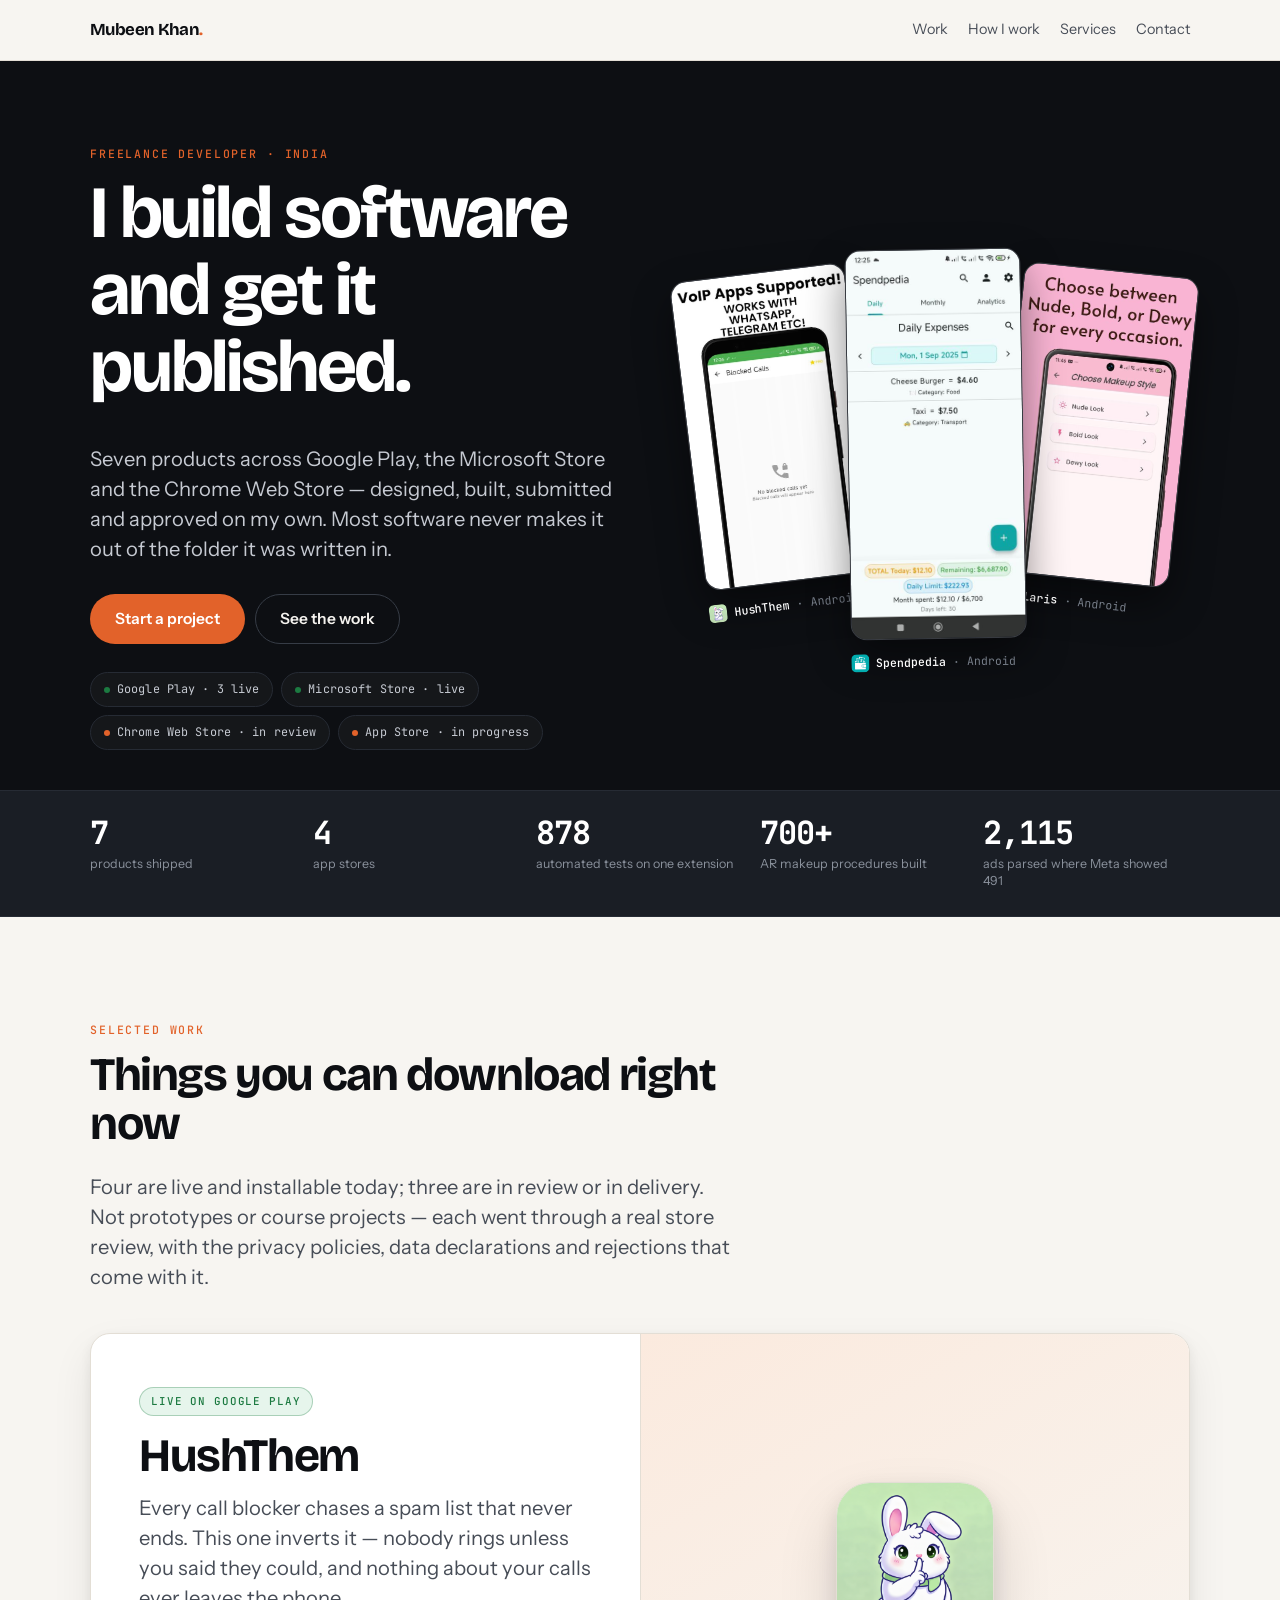
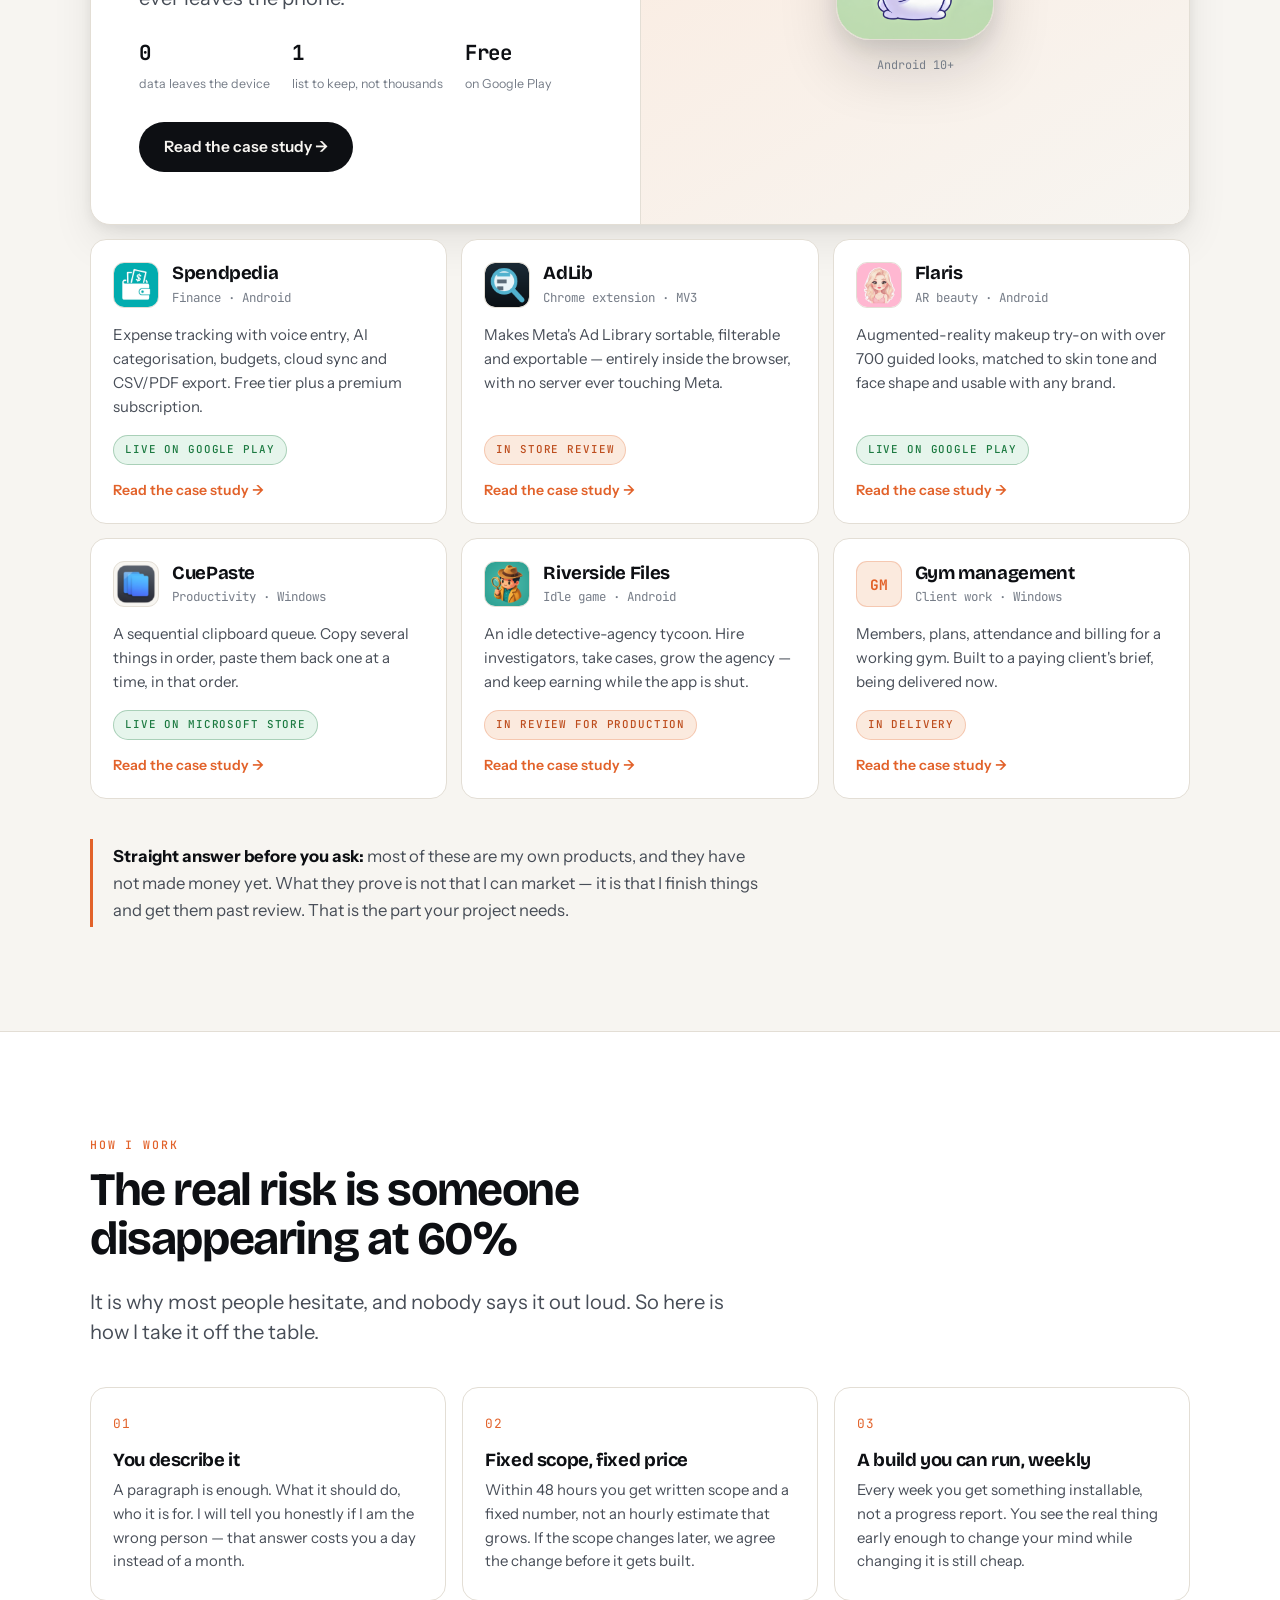
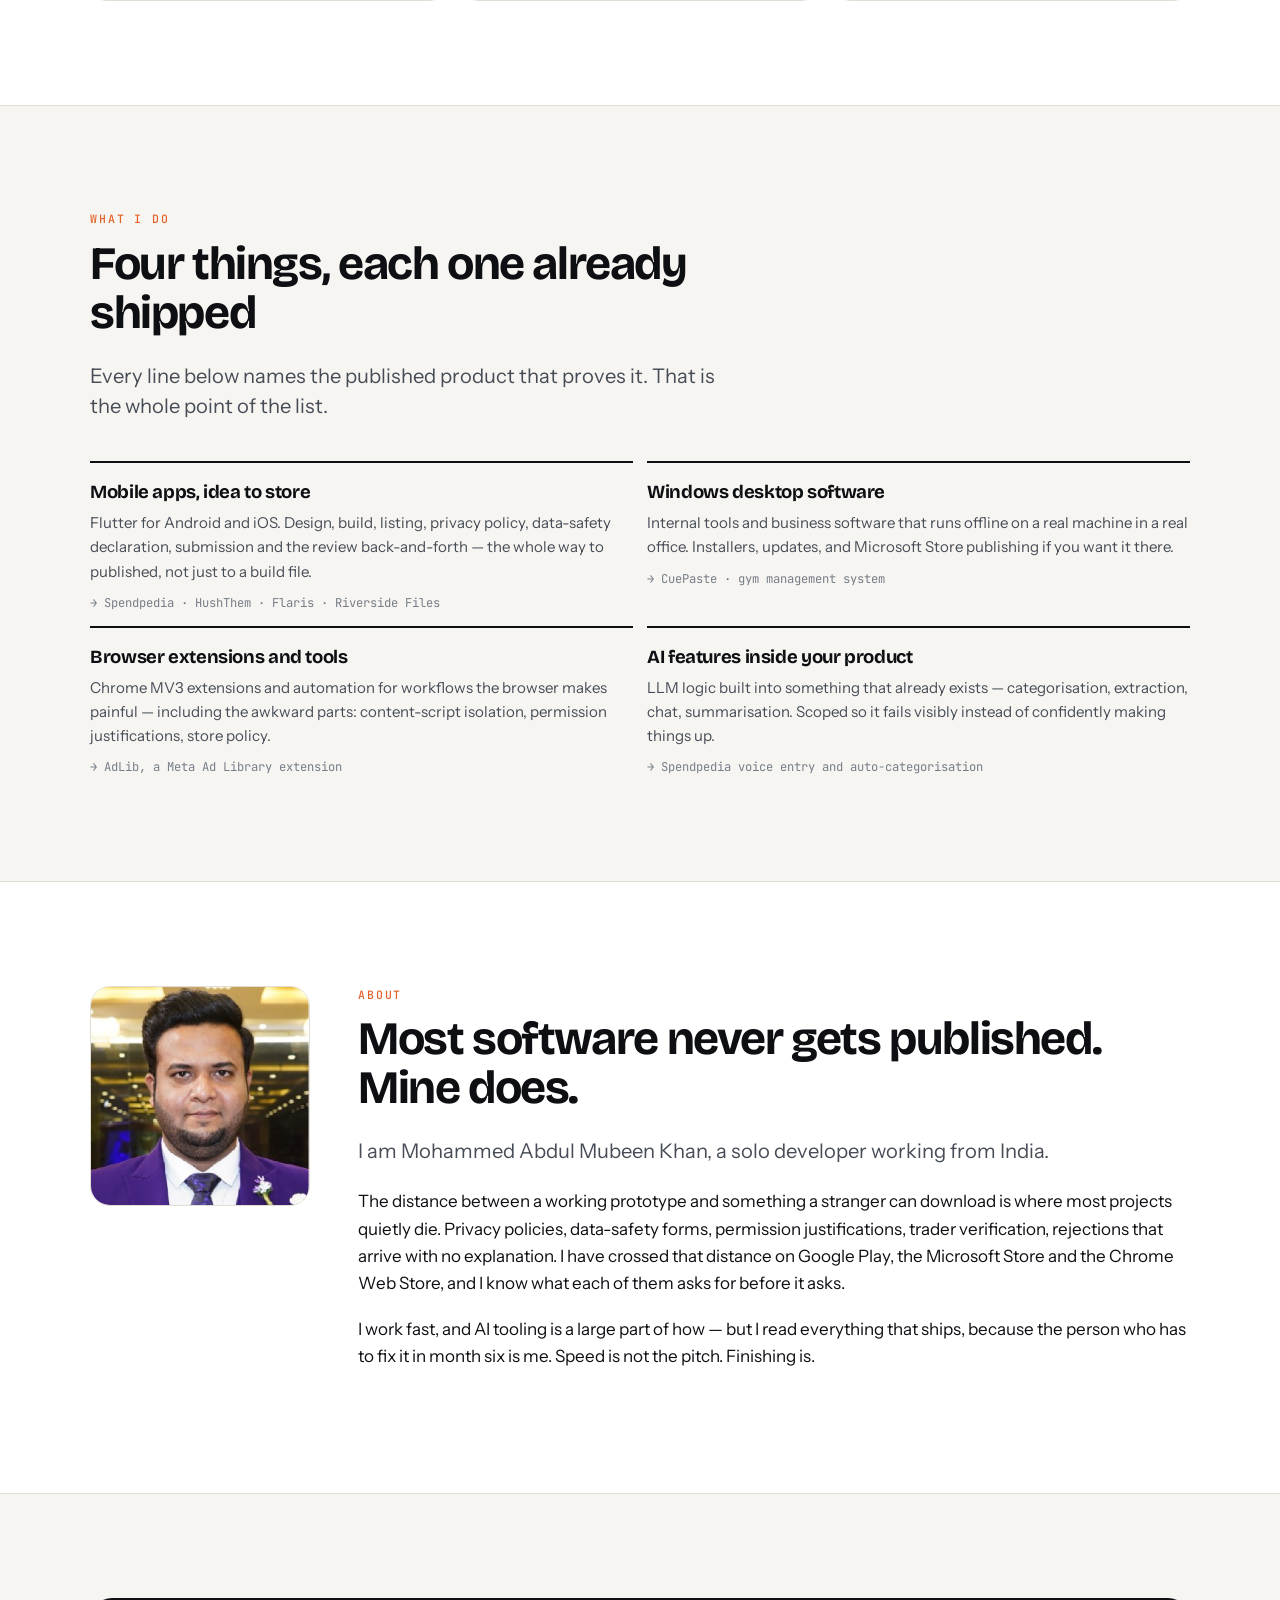
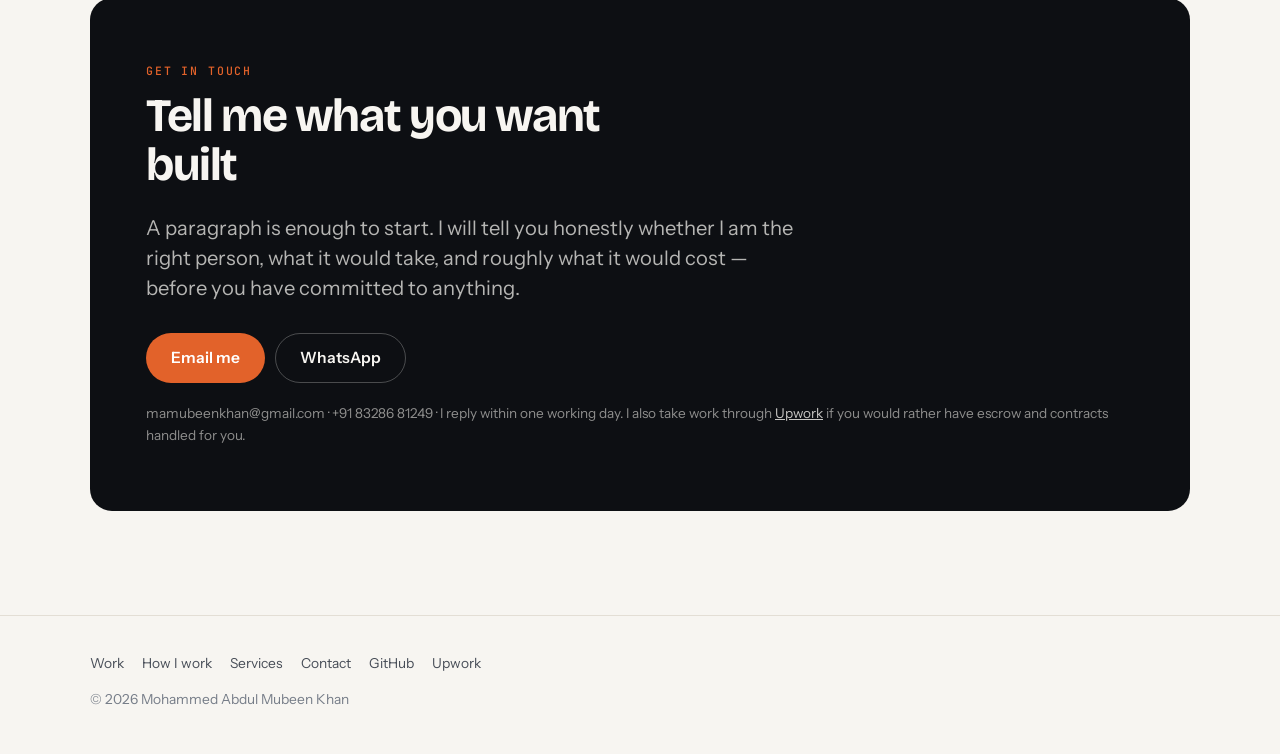
==== index.html @ 5223f708 "Feature HushThem, label the hero screens, give them a bob The section promises work you can download" ====
<!DOCTYPE html>
<html lang="en">
<head>
<meta charset="UTF-8">
<meta name="viewport" content="width=device-width, initial-scale=1">
<title>Mubeen Khan — I build software and get it published</title>
<meta name="description" content="Freelance developer shipping production software across Google Play, the Microsoft Store and the Chrome Web Store. Flutter apps, Windows desktop software, browser extensions and web tools — built and published solo.">
<meta name="author" content="Mohammed Abdul Mubeen Khan">
<link rel="canonical" href="https://mamubeenkhan.github.io/Personal-Website/">

<meta property="og:type" content="website">
<meta property="og:title" content="Mubeen Khan — I build software and get it published">
<meta property="og:description" content="Seven products across Google Play, the Microsoft Store and the Chrome Web Store. Built, submitted and approved solo.">
<meta property="og:image" content="images/apps/spendpedia-icon.png">
<meta name="twitter:card" content="summary">

<link rel="icon" href="favicon.ico" sizes="32x32">
<link rel="icon" type="image/png" sizes="32x32" href="favicon-32.png">
<link rel="icon" type="image/png" sizes="16x16" href="favicon-16.png">
<link rel="apple-touch-icon" href="apple-touch-icon.png">
<link rel="preconnect" href="https://fonts.googleapis.com">
<link rel="preconnect" href="https://fonts.gstatic.com" crossorigin>
<link href="https://fonts.googleapis.com/css2?family=Bricolage+Grotesque:opsz,wght@12..96,700&family=Instrument+Sans:wght@400;500;600&family=JetBrains+Mono:wght@400;500&display=swap" rel="stylesheet">
<link rel="stylesheet" href="style.css">

<script type="application/ld+json">
{
  "@context": "https://schema.org",
  "@type": "Person",
  "name": "Mohammed Abdul Mubeen Khan",
  "alternateName": "Mubeen Khan",
  "jobTitle": "Software Developer",
  "email": "mailto:mamubeenkhan@gmail.com",
  "telephone": "+918328681249",
  "url": "https://mamubeenkhan.github.io/Personal-Website/",
  "sameAs": [
    "https://github.com/MAMubeenKhan",
    "https://www.upwork.com/freelancers/~01b1a4192e5a8aa284"
  ],
  "knowsAbout": ["Flutter", "Android development", "Windows desktop software",
                 "Chrome extensions", "Web development", "AI integration"]
}
</script>
</head>
<body>

<header class="site-head">
  <div class="wrap">
    <a class="brand" href="index.html">Mubeen Khan<span>.</span></a>
    <nav class="nav">
      <a href="#work">Work</a>
      <a class="only-wide" href="#process">How I work</a>
      <a class="only-wide" href="#services">Services</a>
      <a href="#contact">Contact</a>
    </nav>
  </div>
</header>

<section class="hero">
  <div class="wrap">
    <div class="hero-grid">
      <div>
        <p class="eyebrow">Freelance developer · India</p>
        <h1>I build software and get it published.</h1>
        <p class="lead">
          Seven products across Google Play, the Microsoft Store and the Chrome
          Web Store — designed, built, submitted and approved on my own. Most
          software never makes it out of the folder it was written in.
        </p>

        <div class="hero-actions">
          <a class="btn btn-primary" href="#contact">Start a project</a>
          <a class="btn btn-ghost" href="#work">See the work</a>
        </div>

        <div class="badges">
          <a class="badge" href="https://play.google.com/store/apps/details?id=com.spendpedia.app" target="_blank" rel="noopener">Google Play · 3 live</a>
          <a class="badge" href="https://apps.microsoft.com/detail/9p1tsjklw82w" target="_blank" rel="noopener">Microsoft Store · live</a>
          <span class="badge soon">Chrome Web Store · in review</span>
          <span class="badge soon">App Store · in progress</span>
        </div>
      </div>

      <div class="showcase">
        <figure class="shot">
          <img class="screen" src="images/apps/hushthem-2.jpg" alt="HushThem blocked-calls screen" loading="eager">
          <figcaption>
            <img src="images/apps/hushthem-icon.png" alt="">
            <b>HushThem</b><span>· Android</span>
          </figcaption>
        </figure>
        <figure class="shot">
          <img class="screen" src="images/apps/spendpedia-1.jpg" alt="Spendpedia daily expenses screen" loading="eager">
          <figcaption>
            <img src="images/apps/spendpedia-icon.png" alt="">
            <b>Spendpedia</b><span>· Android</span>
          </figcaption>
        </figure>
        <figure class="shot">
          <img class="screen" src="images/apps/flaris-1.jpg" alt="Flaris makeup-style screen" loading="lazy">
          <figcaption>
            <img src="images/apps/flaris-icon.png" alt="">
            <b>Flaris</b><span>· Android</span>
          </figcaption>
        </figure>
      </div>
    </div>
  </div>
</section>

<section class="numbers">
  <div class="wrap">
    <div><span class="stat-n">7</span><span class="stat-l">products shipped</span></div>
    <div><span class="stat-n">4</span><span class="stat-l">app stores</span></div>
    <div><span class="stat-n">878</span><span class="stat-l">automated tests on one extension</span></div>
    <div><span class="stat-n">700+</span><span class="stat-l">AR makeup procedures built</span></div>
    <div><span class="stat-n">2,115</span><span class="stat-l">ads parsed where Meta showed 491</span></div>
  </div>
</section>

<section class="section" id="work">
  <div class="wrap">
    <div class="section-head reveal">
      <p class="eyebrow">Selected work</p>
      <h2>Things you can download right now</h2>
      <p class="lead">
        Four are live and installable today; three are in review or in
        delivery. Not prototypes or course projects — each went through a real
        store review, with the privacy policies, data declarations and
        rejections that come with it.
      </p>
    </div>

    <!-- One featured piece before the grid. Seven items of equal weight makes
         the visitor do the sorting; leading with one does it for them. -->
    <a class="featured reveal" href="work/hushthem.html" style="text-decoration:none">
      <div class="featured-body">
        <span class="pill pill-live">Live on Google Play</span>
        <h2 style="margin:16px 0 12px">HushThem</h2>
        <p class="lead" style="margin-bottom:0">
          Every call blocker chases a spam list that never ends. This one
          inverts it — nobody rings unless you said they could, and nothing
          about your calls ever leaves the phone.
        </p>

        <div class="mini-stats">
          <div><b>0</b><span>data leaves the device</span></div>
          <div><b>1</b><span>list to keep, not thousands</span></div>
          <div><b>Free</b><span>on Google Play</span></div>
        </div>

        <span class="btn btn-invert">Read the case study →</span>
      </div>
      <div class="featured-art">
        <figure>
          <img class="big-icon" src="images/apps/hushthem-icon.png" alt="HushThem app icon" loading="lazy">
          <figcaption>Android 10+</figcaption>
        </figure>
      </div>
    </a>

    <div class="grid grid-3 reveal" style="margin-top:14px">

      <a class="card" href="work/spendpedia.html">
        <div class="card-top">
          <img class="app-icon" src="images/apps/spendpedia-icon.png" alt="" loading="lazy" width="46" height="46">
          <div>
            <h3>Spendpedia</h3>
            <div class="meta">Finance · Android</div>
          </div>
        </div>
        <p>Expense tracking with voice entry, AI categorisation, budgets, cloud
           sync and CSV/PDF export. Free tier plus a premium subscription.</p>
        <div class="spacer"></div>
        <span class="pill pill-live">Live on Google Play</span>
        <p class="more">Read the case study →</p>
      </a>

      <a class="card" href="work/adlib.html">
        <div class="card-top">
          <img class="app-icon" src="images/apps/adlib-icon.png" alt="" loading="lazy" width="46" height="46">
          <div>
            <h3>AdLib</h3>
            <div class="meta">Chrome extension · MV3</div>
          </div>
        </div>
        <p>Makes Meta's Ad Library sortable, filterable and exportable —
           entirely inside the browser, with no server ever touching Meta.</p>
        <div class="spacer"></div>
        <span class="pill">In store review</span>
        <p class="more">Read the case study →</p>
      </a>

      <a class="card" href="work/flaris.html">
        <div class="card-top">
          <img class="app-icon" src="images/apps/flaris-icon.png" alt="" loading="lazy" width="46" height="46">
          <div>
            <h3>Flaris</h3>
            <div class="meta">AR beauty · Android</div>
          </div>
        </div>
        <p>Augmented-reality makeup try-on with over 700 guided looks, matched
           to skin tone and face shape and usable with any brand.</p>
        <div class="spacer"></div>
        <span class="pill pill-live">Live on Google Play</span>
        <p class="more">Read the case study →</p>
      </a>

      <a class="card" href="work/cuepaste.html">
        <div class="card-top">
          <img class="app-icon" src="images/apps/cuepaste-icon.png" alt="" loading="lazy" width="46" height="46">
          <div>
            <h3>CuePaste</h3>
            <div class="meta">Productivity · Windows</div>
          </div>
        </div>
        <p>A sequential clipboard queue. Copy several things in order, paste
           them back one at a time, in that order.</p>
        <div class="spacer"></div>
        <span class="pill pill-live">Live on Microsoft Store</span>
        <p class="more">Read the case study →</p>
      </a>

      <a class="card" href="work/riverside-files.html">
        <div class="card-top">
          <img class="app-icon" src="images/apps/riverside-icon.png" alt="" loading="lazy" width="46" height="46">
          <div>
            <h3>Riverside Files</h3>
            <div class="meta">Idle game · Android</div>
          </div>
        </div>
        <p>An idle detective-agency tycoon. Hire investigators, take cases,
           grow the agency — and keep earning while the app is shut.</p>
        <div class="spacer"></div>
        <span class="pill">In review for production</span>
        <p class="more">Read the case study →</p>
      </a>

      <a class="card" href="work/gym-management.html">
        <div class="card-top">
          <div class="app-icon mono-tile" aria-hidden="true">GM</div>
          <div>
            <h3>Gym management</h3>
            <div class="meta">Client work · Windows</div>
          </div>
        </div>
        <p>Members, plans, attendance and billing for a working gym. Built to a
           paying client's brief, being delivered now.</p>
        <div class="spacer"></div>
        <span class="pill">In delivery</span>
        <p class="more">Read the case study →</p>
      </a>

    </div>

    <!-- Volunteering the limitation is what makes the rest of the page
         believable, and it removes the sting of finding it out later. -->
    <div class="candour reveal">
      <p>
        <strong>Straight answer before you ask:</strong> most of these are my
        own products, and they have not made money yet. What they prove is not
        that I can market — it is that I finish things and get them past
        review. That is the part your project needs.
      </p>
    </div>
  </div>
</section>

<section class="section" id="process" style="background:var(--card);border-block:1px solid var(--line)">
  <div class="wrap">
    <div class="section-head reveal">
      <p class="eyebrow">How I work</p>
      <h2>The real risk is someone disappearing at 60%</h2>
      <p class="lead">
        It is why most people hesitate, and nobody says it out loud. So here is
        how I take it off the table.
      </p>
    </div>

    <div class="steps reveal">
      <div class="step">
        <span class="step-n">01</span>
        <h3>You describe it</h3>
        <p>A paragraph is enough. What it should do, who it is for. I will tell
           you honestly if I am the wrong person — that answer costs you a day
           instead of a month.</p>
      </div>
      <div class="step">
        <span class="step-n">02</span>
        <h3>Fixed scope, fixed price</h3>
        <p>Within 48 hours you get written scope and a fixed number, not an
           hourly estimate that grows. If the scope changes later, we agree the
           change before it gets built.</p>
      </div>
      <div class="step">
        <span class="step-n">03</span>
        <h3>A build you can run, weekly</h3>
        <p>Every week you get something installable, not a progress report. You
           see the real thing early enough to change your mind while changing it
           is still cheap.</p>
      </div>
    </div>
  </div>
</section>

<section class="section" id="services">
  <div class="wrap">
    <div class="section-head reveal">
      <p class="eyebrow">What I do</p>
      <h2>Four things, each one already shipped</h2>
      <p class="lead">
        Every line below names the published product that proves it. That is
        the whole point of the list.
      </p>
    </div>

    <div class="grid grid-2 reveal">
      <div class="service">
        <h3>Mobile apps, idea to store</h3>
        <p>Flutter for Android and iOS. Design, build, listing, privacy policy,
           data-safety declaration, submission and the review back-and-forth —
           the whole way to published, not just to a build file.</p>
        <p class="proof-line">→ Spendpedia · HushThem · Flaris · Riverside Files</p>
      </div>

      <div class="service">
        <h3>Windows desktop software</h3>
        <p>Internal tools and business software that runs offline on a real
           machine in a real office. Installers, updates, and Microsoft Store
           publishing if you want it there.</p>
        <p class="proof-line">→ CuePaste · gym management system</p>
      </div>

      <div class="service">
        <h3>Browser extensions and tools</h3>
        <p>Chrome MV3 extensions and automation for workflows the browser makes
           painful — including the awkward parts: content-script isolation,
           permission justifications, store policy.</p>
        <p class="proof-line">→ AdLib, a Meta Ad Library extension</p>
      </div>

      <div class="service">
        <h3>AI features inside your product</h3>
        <p>LLM logic built into something that already exists — categorisation,
           extraction, chat, summarisation. Scoped so it fails visibly instead
           of confidently making things up.</p>
        <p class="proof-line">→ Spendpedia voice entry and auto-categorisation</p>
      </div>
    </div>
  </div>
</section>

<section class="section" id="about" style="background:var(--card);border-block:1px solid var(--line)">
  <div class="wrap">
    <div class="about-grid reveal">
      <img class="portrait" src="images/mubeen.png" alt="Mubeen Khan" width="220" height="220" loading="lazy">
      <div>
        <p class="eyebrow">About</p>
        <h2>Most software never gets published. Mine does.</h2>
        <p class="lead">
          I am Mohammed Abdul Mubeen Khan, a solo developer working from India.
        </p>
        <p>
          The distance between a working prototype and something a stranger can
          download is where most projects quietly die. Privacy policies,
          data-safety forms, permission justifications, trader verification,
          rejections that arrive with no explanation. I have crossed that
          distance on Google Play, the Microsoft Store and the Chrome Web Store,
          and I know what each of them asks for before it asks.
        </p>
        <p>
          I work fast, and AI tooling is a large part of how — but I read
          everything that ships, because the person who has to fix it in month
          six is me. Speed is not the pitch. Finishing is.
        </p>
      </div>
    </div>
  </div>
</section>

<section class="section" id="contact">
  <div class="wrap">
    <div class="contact reveal">
      <p class="eyebrow">Get in touch</p>
      <h2>Tell me what you want built</h2>
      <p class="lead" style="max-width:50ch">
        A paragraph is enough to start. I will tell you honestly whether I am
        the right person, what it would take, and roughly what it would cost —
        before you have committed to anything.
      </p>

      <div class="contact-actions">
        <a class="btn btn-primary" href="mailto:mamubeenkhan@gmail.com?subject=Project%20enquiry">Email me</a>
        <a class="btn btn-line" href="https://wa.me/918328681249" target="_blank" rel="noopener">WhatsApp</a>
      </div>

      <p class="small" style="margin:0">
        mamubeenkhan@gmail.com · +91 83286 81249 · I reply within one working day.
        I also take work through
        <a href="https://www.upwork.com/freelancers/~01b1a4192e5a8aa284" target="_blank" rel="noopener">Upwork</a>
        if you would rather have escrow and contracts handled for you.
      </p>
    </div>
  </div>
</section>

<footer class="site-foot">
  <div class="wrap">
    <div class="foot-row">
      <a href="#work">Work</a>
      <a href="#process">How I work</a>
      <a href="#services">Services</a>
      <a href="#contact">Contact</a>
      <a href="https://github.com/MAMubeenKhan" target="_blank" rel="noopener">GitHub</a>
      <a href="https://www.upwork.com/freelancers/~01b1a4192e5a8aa284" target="_blank" rel="noopener">Upwork</a>
    </div>
    <p style="margin:0">© <span id="yr">2026</span> Mohammed Abdul Mubeen Khan</p>
  </div>
</footer>

<div class="bar">
  <a class="btn btn-line" href="https://wa.me/918328681249" target="_blank" rel="noopener">WhatsApp</a>
  <a class="btn btn-primary" href="mailto:mamubeenkhan@gmail.com?subject=Project%20enquiry">Email me</a>
</div>

<script>
document.getElementById("yr").textContent = new Date().getFullYear();

// Scroll reveal. Anything never observed stays visible, so a failure here can
// never hide content.
(function () {
  var els = document.querySelectorAll(".reveal");
  if (!("IntersectionObserver" in window) ||
      window.matchMedia("(prefers-reduced-motion: reduce)").matches) {
    els.forEach(function (el) { el.classList.add("in"); });
    return;
  }
  var io = new IntersectionObserver(function (entries) {
    entries.forEach(function (e) {
      if (e.isIntersecting) { e.target.classList.add("in"); io.unobserve(e.target); }
    });
  }, { rootMargin: "0px 0px -8% 0px", threshold: 0.05 });
  els.forEach(function (el) { io.observe(el); });
})();
</script>
</body>
</html>
---- style.css ----
/* ==========================================================================
   Mubeen Khan — personal site, second pass.

   Mobile first: every base rule targets a phone, media queries only ever add
   (min-width, never max-width).

   The design brief in one line: the site is a work sample, not a description
   of work, so it has to be evidence before it is argument. Hence real product
   screens above the fold, real numbers instead of adjectives, and monospace
   on every piece of metadata to signal engineer without saying it.
   ========================================================================== */

:root {
  --ink: #0d0f13;
  --ink-soft: #474d57;
  --ink-faint: #767d88;
  --paper: #f7f5f1;
  --card: #ffffff;
  --line: #e3ded5;
  --line-strong: #cfc8bc;

  --accent: #e2622a;
  --accent-dark: #bd4d1d;
  --accent-wash: #fbeade;
  --live: #1c7a41;
  --live-wash: #e6f5ec;

  --night: #0d0f13;
  --night-soft: #1a1e25;
  --night-line: #262b34;
  --night-text: #c6cad2;

  --shadow-sm: 0 1px 2px rgba(13, 15, 19, .06);
  --shadow: 0 4px 12px rgba(13, 15, 19, .06), 0 18px 40px rgba(13, 15, 19, .08);
  --shadow-lift: 0 8px 20px rgba(13, 15, 19, .1), 0 30px 60px rgba(13, 15, 19, .14);

  --wrap: 1140px;
  --gap: 20px;
  --radius: 16px;

  --display: "Bricolage Grotesque", "Instrument Sans", ui-sans-serif, system-ui, sans-serif;
  --sans: "Instrument Sans", ui-sans-serif, system-ui, -apple-system,
          "Segoe UI", Roboto, "Helvetica Neue", Arial, sans-serif;
  --mono: "JetBrains Mono", ui-monospace, SFMono-Regular, Menlo, Consolas, monospace;
}

@media (prefers-color-scheme: dark) {
  :root:not([data-theme="light"]) {
    --ink: #f4f2ee;
    --ink-soft: #b0b6bf;
    --ink-faint: #868d97;
    --paper: #0d0f13;
    --card: #161a20;
    --line: #262b34;
    --line-strong: #39404b;
    --accent: #f2793d;
    --accent-dark: #e2622a;
    --accent-wash: #241409;
    --live: #5fcf8b;
    --live-wash: #10241a;
    --night-soft: #161a20;
    --shadow-sm: 0 1px 2px rgba(0, 0, 0, .4);
    --shadow: 0 4px 12px rgba(0, 0, 0, .3), 0 18px 40px rgba(0, 0, 0, .35);
    --shadow-lift: 0 8px 20px rgba(0, 0, 0, .4), 0 30px 60px rgba(0, 0, 0, .45);
  }
}

* { box-sizing: border-box; }

html { scroll-behavior: smooth; }

body {
  margin: 0;
  background: var(--paper);
  color: var(--ink);
  font-family: var(--sans);
  font-size: 17px;
  line-height: 1.6;
  -webkit-font-smoothing: antialiased;
  overflow-x: hidden;
  padding-bottom: 78px; /* room for the sticky phone action bar */
}

@media (min-width: 800px) { body { padding-bottom: 0; } }

img { max-width: 100%; display: block; }
a { color: inherit; }

.wrap {
  width: 100%;
  max-width: var(--wrap);
  margin-inline: auto;
  padding-inline: var(--gap);
}

/* --- type ---------------------------------------------------------------- */

h1, h2, h3, .display {
  font-family: var(--display);
  font-weight: 700;
  line-height: 1.05;
  letter-spacing: -0.03em;
  margin: 0 0 .5em;
}

h1 { font-size: clamp(2.4rem, 10vw, 4.6rem); }
h2 { font-size: clamp(1.75rem, 6.5vw, 2.9rem); }
h3 { font-size: 1.16rem; letter-spacing: -0.02em; line-height: 1.2; }

p { margin: 0 0 1.1em; }

.lead {
  font-size: clamp(1.04rem, 4vw, 1.26rem);
  color: var(--ink-soft);
  line-height: 1.5;
}

/* Monospace carries every label, number and status on the site. It is the
   cheapest way to read as an engineer without a line of copy claiming it. */
.mono, .eyebrow, .pill, .stat-n, .facts, .step-n, .badge {
  font-family: var(--mono);
  font-feature-settings: "tnum" 1;
}

.eyebrow {
  font-size: .72rem;
  font-weight: 500;
  letter-spacing: .16em;
  text-transform: uppercase;
  color: var(--accent);
  margin: 0 0 1em;
}

.section { padding: 64px 0; }
@media (min-width: 800px) { .section { padding: 104px 0; } }

.section-head { max-width: 640px; margin-bottom: 40px; }

/* --- header -------------------------------------------------------------- */

.site-head {
  position: sticky;
  top: 0;
  z-index: 40;
  background: color-mix(in srgb, var(--paper) 86%, transparent);
  backdrop-filter: blur(12px);
  border-bottom: 1px solid var(--line);
}

.site-head .wrap {
  display: flex;
  align-items: center;
  justify-content: space-between;
  min-height: 60px;
  gap: 12px;
}

.brand {
  font-family: var(--display);
  font-weight: 700;
  letter-spacing: -.03em;
  text-decoration: none;
  font-size: 1.05rem;
}

.brand span { color: var(--accent); }

.nav { display: flex; align-items: center; gap: 20px; font-size: .9rem; }
.nav a { text-decoration: none; color: var(--ink-soft); }
.nav a:hover { color: var(--ink); }
.nav .only-wide { display: none; }
@media (min-width: 600px) { .nav .only-wide { display: inline; } }

/* --- hero ---------------------------------------------------------------- */

.hero {
  background: var(--night);
  color: #f4f2ee;
  padding: 48px 0 0;
  overflow: hidden;
}

@media (min-width: 960px) { .hero { padding: 84px 0 0; } }

.hero-grid { display: grid; gap: 36px; align-items: center; }

@media (min-width: 960px) {
  .hero-grid { grid-template-columns: 1.05fr .95fr; gap: 48px; }
}

.hero h1 { color: #fff; max-width: 13ch; }
.hero .lead { color: var(--night-text); max-width: 44ch; }
.hero .eyebrow { color: var(--accent); }

.hero-actions {
  display: flex;
  flex-direction: column;
  gap: 10px;
  margin-top: 30px;
}

@media (min-width: 460px) {
  .hero-actions { flex-direction: row; flex-wrap: wrap; align-items: center; }
}

/* Verifiable proof, immediately under the claim. Every badge is a link to a
   live listing — one click to check, which builds trust even unclicked. */
.badges {
  display: flex;
  flex-wrap: wrap;
  gap: 8px;
  margin-top: 28px;
  padding-bottom: 40px;
}

.badge {
  display: inline-flex;
  align-items: center;
  gap: 7px;
  padding: 7px 13px;
  border-radius: 999px;
  border: 1px solid var(--night-line);
  background: rgba(255, 255, 255, .03);
  font-size: .74rem;
  letter-spacing: .01em;
  color: var(--night-text);
  text-decoration: none;
  white-space: nowrap;
}

.badge:hover { border-color: #4a515d; color: #fff; }

.badge::before {
  content: "";
  width: 6px; height: 6px;
  border-radius: 50%;
  background: var(--live);
  flex: none;
}

.badge.soon::before { background: var(--accent); }

/* --- the phone showcase -------------------------------------------------- */

/* On a phone this is a swipeable strip: thumbs scroll sideways rather than
   squinting at quarter-width images. On a desktop it fans out.

   Each screen is captioned with its app icon and name. Unlabelled, four
   screens read as stock imagery — the visitor has no way to know they are
   looking at the work rather than at decoration. */
.showcase {
  display: flex;
  gap: 14px;
  overflow-x: auto;
  scroll-snap-type: x mandatory;
  padding: 0 var(--gap) 44px;
  margin-inline: calc(var(--gap) * -1);
  -webkit-overflow-scrolling: touch;
  scrollbar-width: none;
}

.showcase::-webkit-scrollbar { display: none; }

.shot {
  margin: 0;
  flex: none;
  scroll-snap-align: center;
  width: 152px;
}

.shot img.screen {
  width: 100%;
  border-radius: 16px;
  border: 1px solid rgba(255, 255, 255, .14);
  box-shadow: 0 18px 40px rgba(0, 0, 0, .45);
  background: #1a1e25;
  /* Rotation lives on the figure, so this transform is free for the bob. */
  animation: bob 3.6s ease-in-out infinite;
}

.shot:nth-child(2) img.screen { animation-delay: .45s; }
.shot:nth-child(3) img.screen { animation-delay: .9s; }
.shot:nth-child(4) img.screen { animation-delay: 1.35s; }

@keyframes bob {
  0%, 100% { transform: translateY(0); }
  50%      { transform: translateY(-10px); }
}

.shot figcaption {
  display: flex;
  align-items: center;
  gap: 7px;
  margin-top: 14px;
  font-family: var(--mono);
  font-size: .72rem;
  color: var(--night-text);
  white-space: nowrap;
}

.shot figcaption img {
  width: 18px; height: 18px;
  border-radius: 5px;
  flex: none;
}

.shot figcaption b { color: #fff; font-weight: 500; }
.shot figcaption span { color: #767d88; }

@media (min-width: 960px) {
  .showcase {
    overflow: visible;
    justify-content: center;
    padding-bottom: 0;
    margin: 0;
    gap: 0;
  }
  .shot { width: 176px; margin-inline: -10px; }
  .shot:nth-child(1) { transform: rotate(-7deg) translateY(14px); z-index: 1; }
  .shot:nth-child(2) { transform: rotate(-1deg) translateY(-8px); z-index: 3; }
  .shot:nth-child(3) { transform: rotate(6deg) translateY(12px); z-index: 2; }
}

/* --- buttons ------------------------------------------------------------- */

.btn {
  display: inline-flex;
  align-items: center;
  justify-content: center;
  gap: 8px;
  min-height: 50px;          /* a thumb target, not a mouse target */
  padding: 0 24px;
  border-radius: 999px;
  border: 1px solid transparent;
  font: inherit;
  font-weight: 600;
  font-size: .97rem;
  text-decoration: none;
  cursor: pointer;
  transition: transform .12s ease, background .14s ease, border-color .14s ease;
}

.btn:active { transform: translateY(1px); }

.btn-primary { background: var(--accent); color: #fff; }
.btn-primary:hover { background: var(--accent-dark); }

.btn-ghost { background: transparent; color: #f4f2ee; border-color: #363c46; }
.btn-ghost:hover { border-color: #5e6672; }

.btn-line { background: transparent; color: var(--ink); border-color: var(--line-strong); }
.btn-line:hover { border-color: var(--ink-faint); }

.btn-invert { background: var(--ink); color: var(--paper); }
.btn-invert:hover { opacity: .88; }

/* --- numbers band -------------------------------------------------------- */

/* Specificity is the highest-trust content available. Adjectives are not. */
.numbers {
  background: var(--night-soft);
  border-top: 1px solid var(--night-line);
  border-bottom: 1px solid var(--night-line);
  padding: 26px 0;
}

.numbers .wrap {
  display: grid;
  grid-template-columns: repeat(2, 1fr);
  gap: 22px 16px;
}

@media (min-width: 700px) { .numbers .wrap { grid-template-columns: repeat(5, 1fr); } }

.stat-n {
  display: block;
  font-size: clamp(1.5rem, 6vw, 2rem);
  font-weight: 700;
  color: #fff;
  line-height: 1;
  letter-spacing: -.03em;
}

.stat-l {
  display: block;
  margin-top: 7px;
  font-size: .78rem;
  line-height: 1.35;
  color: #8a919c;
}

/* --- featured project ---------------------------------------------------- */

.featured {
  background: var(--card);
  border: 1px solid var(--line);
  border-radius: calc(var(--radius) + 4px);
  overflow: hidden;
  box-shadow: var(--shadow);
}

.featured-body { padding: 28px 22px; }
@media (min-width: 900px) {
  .featured { display: grid; grid-template-columns: 1fr 1fr; align-items: center; }
  .featured-body { padding: 52px 48px; }
}

.featured-art {
  background: linear-gradient(150deg, var(--accent-wash), var(--paper));
  padding: 40px 22px;
  display: flex;
  justify-content: center;
  align-items: center;
  border-top: 1px solid var(--line);
}

@media (min-width: 900px) {
  .featured-art { border-top: 0; border-left: 1px solid var(--line); height: 100%; align-items: center; padding: 48px 32px; }
}

.featured-art .big-icon {
  width: 116px;
  border-radius: 26px;
  box-shadow: var(--shadow-lift);
  border: 1px solid var(--line);
}

@media (min-width: 900px) { .featured-art .big-icon { width: 158px; border-radius: 34px; } }

.featured-art figcaption {
  margin-top: 16px;
  text-align: center;
  font-family: var(--mono);
  font-size: .74rem;
  color: var(--ink-faint);
}

.featured-art figure { margin: 0; }

.mini-stats {
  display: flex;
  flex-wrap: wrap;
  gap: 22px;
  margin: 22px 0 26px;
}

.mini-stats b {
  font-family: var(--mono);
  display: block;
  font-size: 1.3rem;
  letter-spacing: -.02em;
}

.mini-stats span { font-size: .78rem; color: var(--ink-faint); }

/* --- cards --------------------------------------------------------------- */

.grid { display: grid; gap: 14px; }

@media (min-width: 700px) {
  .grid-2 { grid-template-columns: repeat(2, 1fr); }
  .grid-3 { grid-template-columns: repeat(2, 1fr); }
}
@media (min-width: 1020px) { .grid-3 { grid-template-columns: repeat(3, 1fr); } }

.card {
  background: var(--card);
  border: 1px solid var(--line);
  border-radius: var(--radius);
  padding: 22px;
}

a.card {
  text-decoration: none;
  display: flex;
  flex-direction: column;
  transition: transform .16s ease, box-shadow .16s ease, border-color .16s ease;
}

a.card:hover {
  transform: translateY(-3px);
  box-shadow: var(--shadow);
  border-color: var(--line-strong);
}

.card-top { display: flex; align-items: center; gap: 13px; margin-bottom: 15px; }

.app-icon {
  width: 46px; height: 46px;
  border-radius: 11px;
  flex: none;
  object-fit: cover;
  border: 1px solid var(--line);
  background: var(--paper);
}

.app-icon.mono-tile {
  display: flex; align-items: center; justify-content: center;
  font-family: var(--mono);
  font-weight: 700; font-size: .9rem;
  color: var(--accent);
  background: var(--accent-wash);
  border-color: color-mix(in srgb, var(--accent) 25%, transparent);
}

.card h3 { margin: 0 0 3px; }
.card .meta { font-size: .78rem; color: var(--ink-faint); font-family: var(--mono); }
.card p { font-size: .94rem; color: var(--ink-soft); margin-bottom: 16px; }
.card .spacer { flex: 1; }
.card .more { font-size: .88rem; font-weight: 600; color: var(--accent); margin: 14px 0 0; }

/* --- status pill --------------------------------------------------------- */

.pill {
  display: inline-block;
  align-self: flex-start;
  font-size: .68rem;
  font-weight: 500;
  letter-spacing: .08em;
  text-transform: uppercase;
  padding: 5px 11px;
  border-radius: 999px;
  background: var(--accent-wash);
  color: var(--accent-dark);
  border: 1px solid color-mix(in srgb, var(--accent) 26%, transparent);
}

.pill-live {
  background: var(--live-wash);
  color: var(--live);
  border-color: color-mix(in srgb, var(--live) 30%, transparent);
}

@media (prefers-color-scheme: dark) {
  :root:not([data-theme="light"]) .pill { color: var(--accent); }
}

/* --- how I work ---------------------------------------------------------- */

/* The unspoken client fear is not "can he code", it is "will he vanish at
   sixty percent". This section exists to answer that and nothing else. */
.steps { counter-reset: step; display: grid; gap: 16px; }
@media (min-width: 820px) { .steps { grid-template-columns: repeat(3, 1fr); } }

.step {
  background: var(--card);
  border: 1px solid var(--line);
  border-radius: var(--radius);
  padding: 26px 22px;
}

.step-n {
  display: block;
  font-size: .8rem;
  color: var(--accent);
  margin-bottom: 14px;
  letter-spacing: .1em;
}

.step h3 { margin-bottom: 8px; }
.step p { font-size: .93rem; color: var(--ink-soft); margin: 0; }

/* --- candour note -------------------------------------------------------- */

/* Volunteering a real limitation alongside real strength raises credibility
   rather than lowering it, and it inoculates against finding it out later. */
.candour {
  border-left: 3px solid var(--accent);
  padding: 4px 0 4px 20px;
  margin: 40px 0 0;
  max-width: 62ch;
}

.candour p { font-size: 1.04rem; color: var(--ink-soft); margin: 0; }
.candour strong { color: var(--ink); }

/* --- services ------------------------------------------------------------ */

.service { border-top: 2px solid var(--ink); padding-top: 18px; }
.service h3 { margin-bottom: 8px; }
.service p { font-size: .94rem; color: var(--ink-soft); margin-bottom: 10px; }
.service .proof-line {
  font-family: var(--mono);
  font-size: .76rem;
  color: var(--ink-faint);
  margin: 0;
  line-height: 1.5;
}

/* --- about --------------------------------------------------------------- */

.about-grid { display: grid; gap: 28px; }
@media (min-width: 800px) {
  .about-grid { grid-template-columns: 220px 1fr; gap: 48px; align-items: start; }
}

.portrait {
  width: 140px; height: 140px;
  border-radius: 50%;
  object-fit: cover;
  border: 1px solid var(--line);
}
@media (min-width: 800px) { .portrait { width: 220px; height: 220px; border-radius: 20px; } }

/* --- contact ------------------------------------------------------------- */

/* Peak-end: the last thing on the page is disproportionately remembered, so
   it gets the boldest treatment on the site. */
.contact {
  background: var(--ink);
  color: var(--paper);
  border-radius: calc(var(--radius) + 6px);
  padding: 36px 24px;
}
@media (min-width: 800px) { .contact { padding: 64px 56px; } }

.contact h2 { color: var(--paper); max-width: 16ch; }
.contact .lead { color: color-mix(in srgb, var(--paper) 72%, transparent); }
.contact .eyebrow { color: var(--accent); }

.contact-actions {
  display: flex; flex-direction: column; gap: 10px;
  margin: 30px 0 20px;
}
@media (min-width: 460px) { .contact-actions { flex-direction: row; flex-wrap: wrap; } }

.contact .btn-line { color: var(--paper); border-color: color-mix(in srgb, var(--paper) 26%, transparent); }
.contact .btn-line:hover { border-color: var(--paper); }

.small { font-size: .85rem; color: var(--ink-faint); }
.contact .small { color: color-mix(in srgb, var(--paper) 55%, transparent); }
.contact .small a { color: color-mix(in srgb, var(--paper) 80%, transparent); }

/* --- sticky phone bar ---------------------------------------------------- */

.bar {
  position: fixed;
  left: 0; right: 0; bottom: 0;
  z-index: 50;
  display: flex;
  gap: 10px;
  padding: 10px var(--gap) calc(10px + env(safe-area-inset-bottom));
  background: color-mix(in srgb, var(--paper) 93%, transparent);
  backdrop-filter: blur(12px);
  border-top: 1px solid var(--line);
}

.bar .btn { flex: 1; min-height: 48px; }
@media (min-width: 800px) { .bar { display: none; } }

/* --- case study ---------------------------------------------------------- */

.back {
  display: inline-flex; align-items: center; gap: 6px;
  font-family: var(--mono);
  font-size: .8rem;
  text-decoration: none;
  color: var(--ink-faint);
  min-height: 44px;
}
.back:hover { color: var(--ink); }

.case-head { padding: 20px 0 8px; }
.case-head .card-top { margin-bottom: 20px; }
.case-head .app-icon { width: 64px; height: 64px; border-radius: 15px; }
.case-head .app-icon.mono-tile { font-size: 1.2rem; }

.case-links { display: flex; flex-wrap: wrap; gap: 10px; margin: 24px 0 8px; }

.prose { max-width: 66ch; }
.prose h2 { margin-top: 52px; font-size: clamp(1.4rem, 5vw, 1.9rem); }
.prose ul { padding-left: 20px; margin: 0 0 1.1em; }
.prose li { margin-bottom: .6em; color: var(--ink-soft); }
.prose strong { color: var(--ink); }

.facts {
  border: 1px solid var(--line);
  border-radius: var(--radius);
  overflow: hidden;
  margin: 28px 0;
  background: var(--card);
  font-size: .84rem;
}

.facts div {
  display: flex; justify-content: space-between; gap: 16px;
  padding: 13px 18px;
  border-bottom: 1px solid var(--line);
}
.facts div:last-child { border-bottom: 0; }
.facts b { color: var(--ink-faint); font-weight: 400; }
.facts span { text-align: right; font-weight: 500; }

.shots {
  display: flex;
  gap: 12px;
  overflow-x: auto;
  scroll-snap-type: x mandatory;
  padding: 4px var(--gap) 12px;
  margin-inline: calc(var(--gap) * -1);
  scrollbar-width: none;
}
.shots::-webkit-scrollbar { display: none; }

.shots img {
  width: 168px;
  flex: none;
  scroll-snap-align: center;
  border-radius: 12px;
  border: 1px solid var(--line);
  box-shadow: var(--shadow-sm);
  background: var(--card);
}

@media (min-width: 800px) {
  .shots { overflow: visible; margin: 0; padding: 0; flex-wrap: wrap; }
  .shots img { width: 200px; }
}

.next { border-top: 1px solid var(--line); margin-top: 60px; padding-top: 36px; }

/* --- footer -------------------------------------------------------------- */

.site-foot {
  border-top: 1px solid var(--line);
  padding: 36px 0 44px;
  font-size: .86rem;
  color: var(--ink-faint);
}

.site-foot a { color: var(--ink-soft); text-decoration: none; }
.site-foot a:hover { color: var(--ink); }
.foot-row { display: flex; flex-wrap: wrap; gap: 10px 18px; margin-bottom: 14px; }

/* --- motion -------------------------------------------------------------- */

.reveal {
  opacity: 0;
  transform: translateY(16px);
  transition: opacity .6s ease, transform .6s ease;
}
.reveal.in { opacity: 1; transform: none; }

@media (prefers-reduced-motion: reduce) {
  html { scroll-behavior: auto; }
  *, *::before, *::after {
    animation-duration: .001ms !important;
    transition-duration: .001ms !important;
  }
  .reveal { opacity: 1; transform: none; }
}

:focus-visible {
  outline: 2px solid var(--accent);
  outline-offset: 3px;
  border-radius: 4px;
}
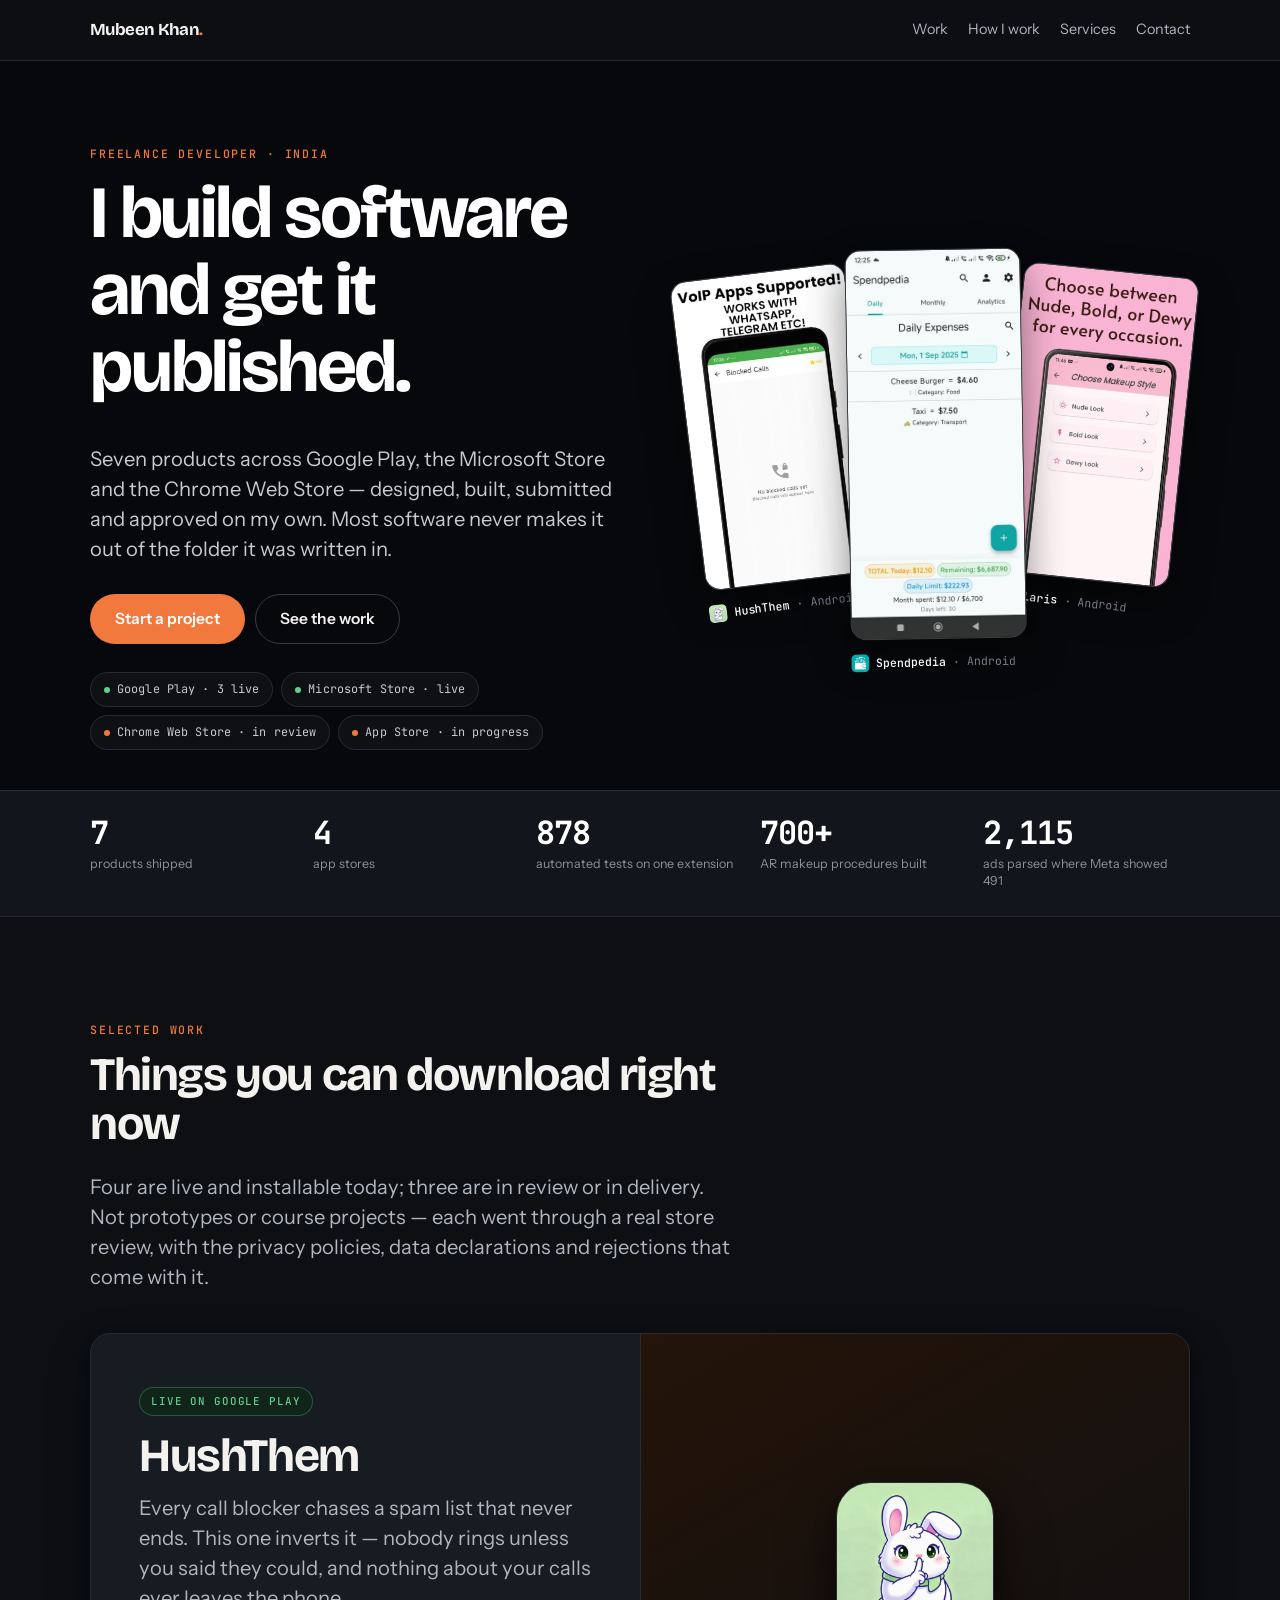
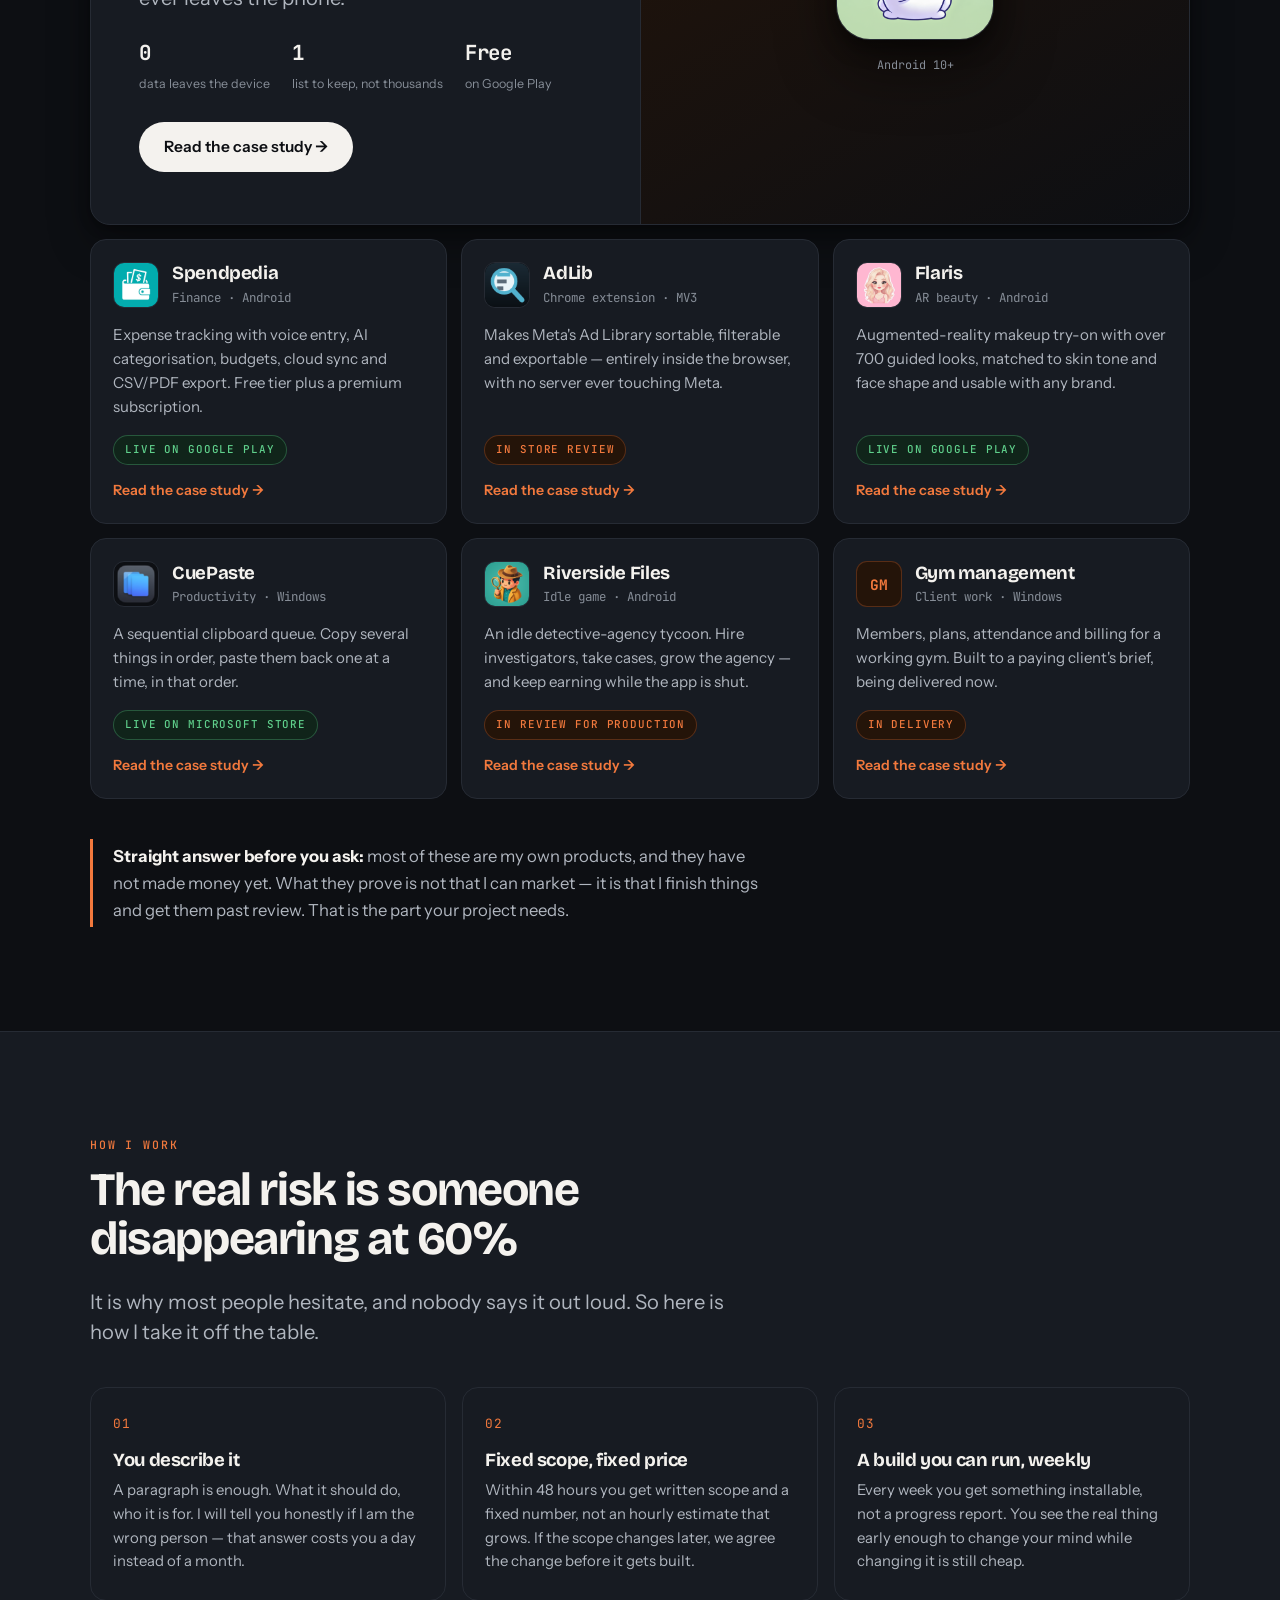
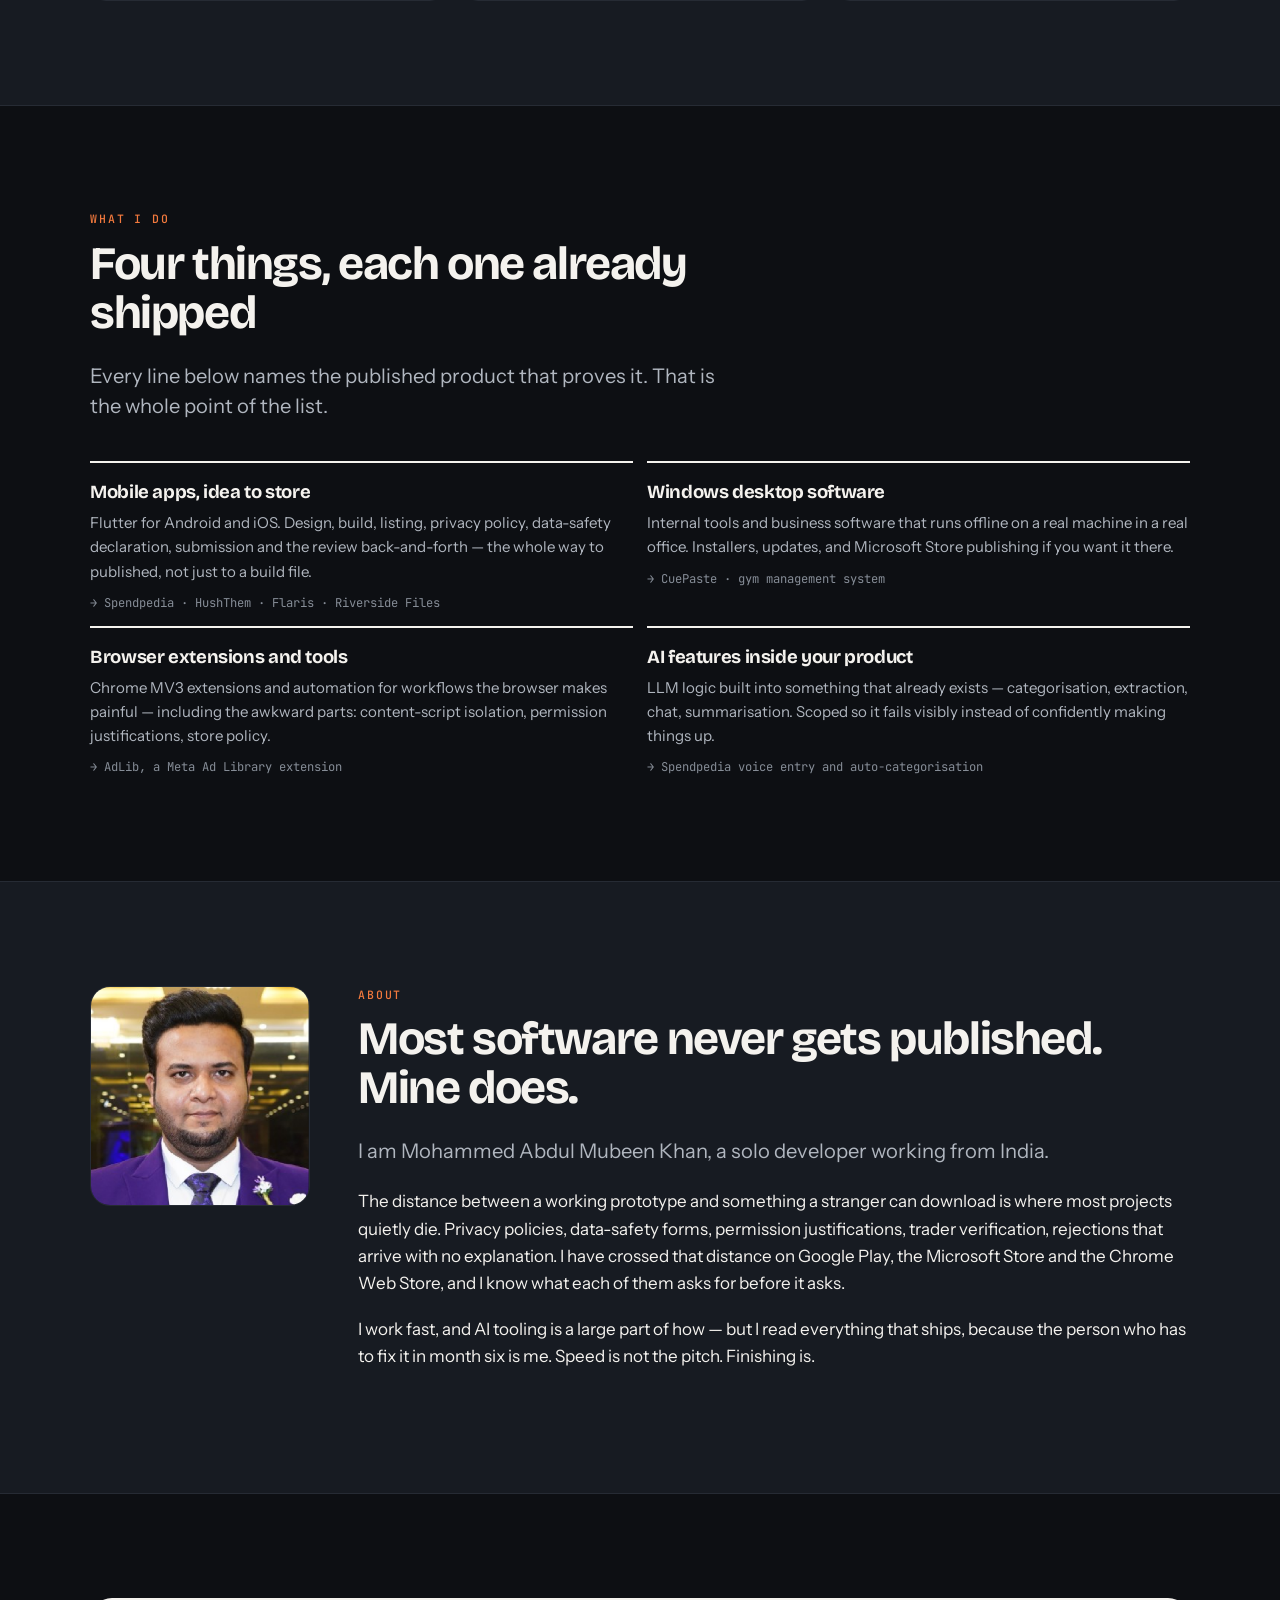
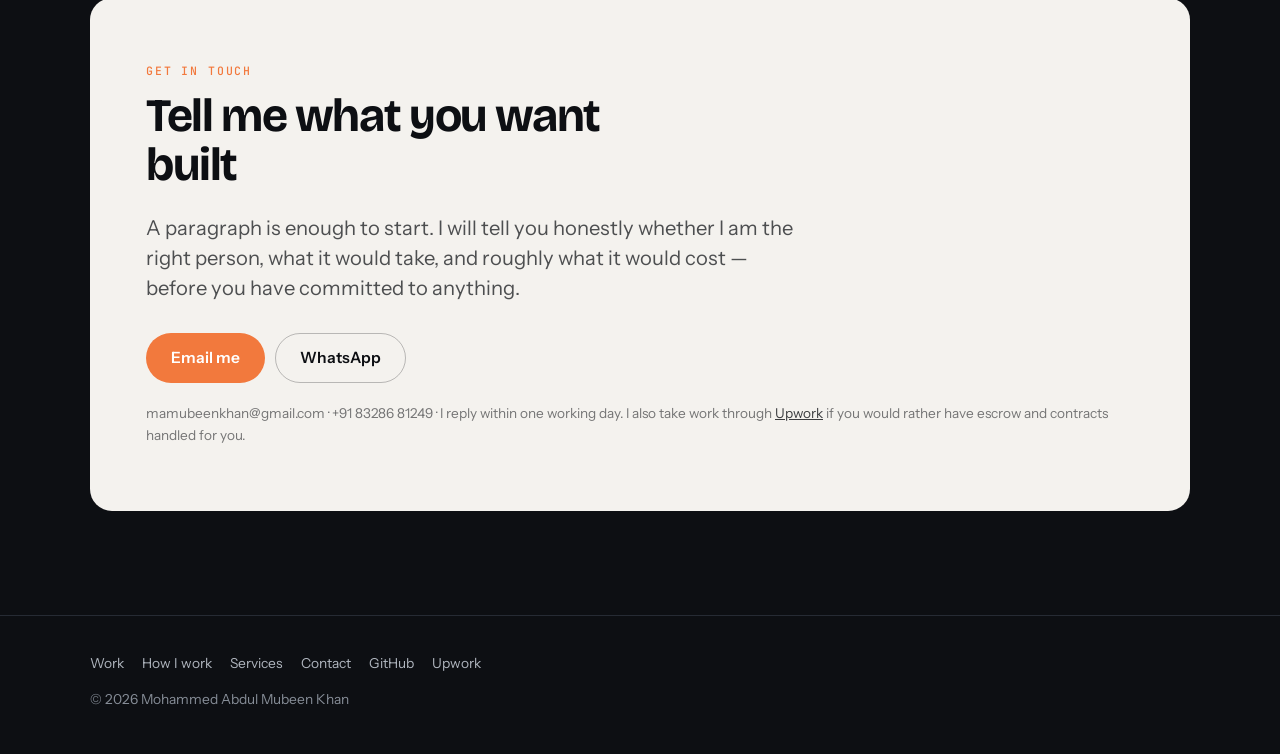
==== commit 29bc30fa: "Dark is the design, not a mode The site rendered light on a phone and dark on a desktop because the " ====
--- a/index.html
+++ b/index.html
@@ -14,6 +14,8 @@
 <meta property="og:image" content="images/apps/spendpedia-icon.png">
 <meta name="twitter:card" content="summary">
 
+<meta name="color-scheme" content="dark">
+<meta name="theme-color" content="#07080b">
 <link rel="icon" href="favicon.ico" sizes="32x32">
 <link rel="icon" type="image/png" sizes="32x32" href="favicon-32.png">
 <link rel="icon" type="image/png" sizes="16x16" href="favicon-16.png">
--- a/style.css
+++ b/style.css
@@ -11,6 +11,53 @@
    ========================================================================== */
 
 :root {
+  /* Dark is the design, not a mode. The site looked light on a phone and dark
+     on a desktop purely because the two machines disagreed about
+     prefers-color-scheme, which meant no visitor saw the same site as any
+     other. So the palette is fixed and the system preference is ignored.
+
+     The light palette is kept below under [data-theme="light"]: unused today,
+     one attribute away if it is ever wanted. */
+  color-scheme: dark;
+
+  --ink: #f4f2ee;
+  --ink-soft: #b0b6bf;
+  --ink-faint: #868d97;
+  --paper: #0d0f13;
+  --card: #171b22;
+  --line: #262b34;
+  --line-strong: #39404b;
+
+  --accent: #f2793d;
+  --accent-dark: #e2622a;
+  --accent-wash: #241409;
+  --live: #5fcf8b;
+  --live-wash: #10241a;
+
+  /* The hero sits deeper than the page so the top still reads as an anchor
+     rather than dissolving into it. */
+  --night: #07080b;
+  --night-soft: #12151b;
+  --night-line: #262b34;
+  --night-text: #c6cad2;
+
+  --shadow-sm: 0 1px 2px rgba(0, 0, 0, .4);
+  --shadow: 0 4px 12px rgba(0, 0, 0, .3), 0 18px 40px rgba(0, 0, 0, .35);
+  --shadow-lift: 0 8px 20px rgba(0, 0, 0, .4), 0 30px 60px rgba(0, 0, 0, .45);
+
+  --wrap: 1140px;
+  --gap: 20px;
+  --radius: 16px;
+
+  --display: "Bricolage Grotesque", "Instrument Sans", ui-sans-serif, system-ui, sans-serif;
+  --sans: "Instrument Sans", ui-sans-serif, system-ui, -apple-system,
+          "Segoe UI", Roboto, "Helvetica Neue", Arial, sans-serif;
+  --mono: "JetBrains Mono", ui-monospace, SFMono-Regular, Menlo, Consolas, monospace;
+}
+
+/* Kept, unused. Set data-theme="light" on <html> to switch the whole site. */
+:root[data-theme="light"] {
+  color-scheme: light;
   --ink: #0d0f13;
   --ink-soft: #474d57;
   --ink-faint: #767d88;
@@ -18,52 +65,18 @@
   --card: #ffffff;
   --line: #e3ded5;
   --line-strong: #cfc8bc;
-
   --accent: #e2622a;
   --accent-dark: #bd4d1d;
   --accent-wash: #fbeade;
   --live: #1c7a41;
   --live-wash: #e6f5ec;
-
   --night: #0d0f13;
   --night-soft: #1a1e25;
-  --night-line: #262b34;
-  --night-text: #c6cad2;
-
   --shadow-sm: 0 1px 2px rgba(13, 15, 19, .06);
   --shadow: 0 4px 12px rgba(13, 15, 19, .06), 0 18px 40px rgba(13, 15, 19, .08);
   --shadow-lift: 0 8px 20px rgba(13, 15, 19, .1), 0 30px 60px rgba(13, 15, 19, .14);
-
-  --wrap: 1140px;
-  --gap: 20px;
-  --radius: 16px;
-
-  --display: "Bricolage Grotesque", "Instrument Sans", ui-sans-serif, system-ui, sans-serif;
-  --sans: "Instrument Sans", ui-sans-serif, system-ui, -apple-system,
-          "Segoe UI", Roboto, "Helvetica Neue", Arial, sans-serif;
-  --mono: "JetBrains Mono", ui-monospace, SFMono-Regular, Menlo, Consolas, monospace;
-}
-
-@media (prefers-color-scheme: dark) {
-  :root:not([data-theme="light"]) {
-    --ink: #f4f2ee;
-    --ink-soft: #b0b6bf;
-    --ink-faint: #868d97;
-    --paper: #0d0f13;
-    --card: #161a20;
-    --line: #262b34;
-    --line-strong: #39404b;
-    --accent: #f2793d;
-    --accent-dark: #e2622a;
-    --accent-wash: #241409;
-    --live: #5fcf8b;
-    --live-wash: #10241a;
-    --night-soft: #161a20;
-    --shadow-sm: 0 1px 2px rgba(0, 0, 0, .4);
-    --shadow: 0 4px 12px rgba(0, 0, 0, .3), 0 18px 40px rgba(0, 0, 0, .35);
-    --shadow-lift: 0 8px 20px rgba(0, 0, 0, .4), 0 30px 60px rgba(0, 0, 0, .45);
-  }
-}
+}
+
 
 * { box-sizing: border-box; }
 
@@ -521,7 +534,7 @@
   padding: 5px 11px;
   border-radius: 999px;
   background: var(--accent-wash);
-  color: var(--accent-dark);
+  color: var(--accent);
   border: 1px solid color-mix(in srgb, var(--accent) 26%, transparent);
 }
 
@@ -531,9 +544,6 @@
   border-color: color-mix(in srgb, var(--live) 30%, transparent);
 }
 
-@media (prefers-color-scheme: dark) {
-  :root:not([data-theme="light"]) .pill { color: var(--accent); }
-}
 
 /* --- how I work ---------------------------------------------------------- */
 
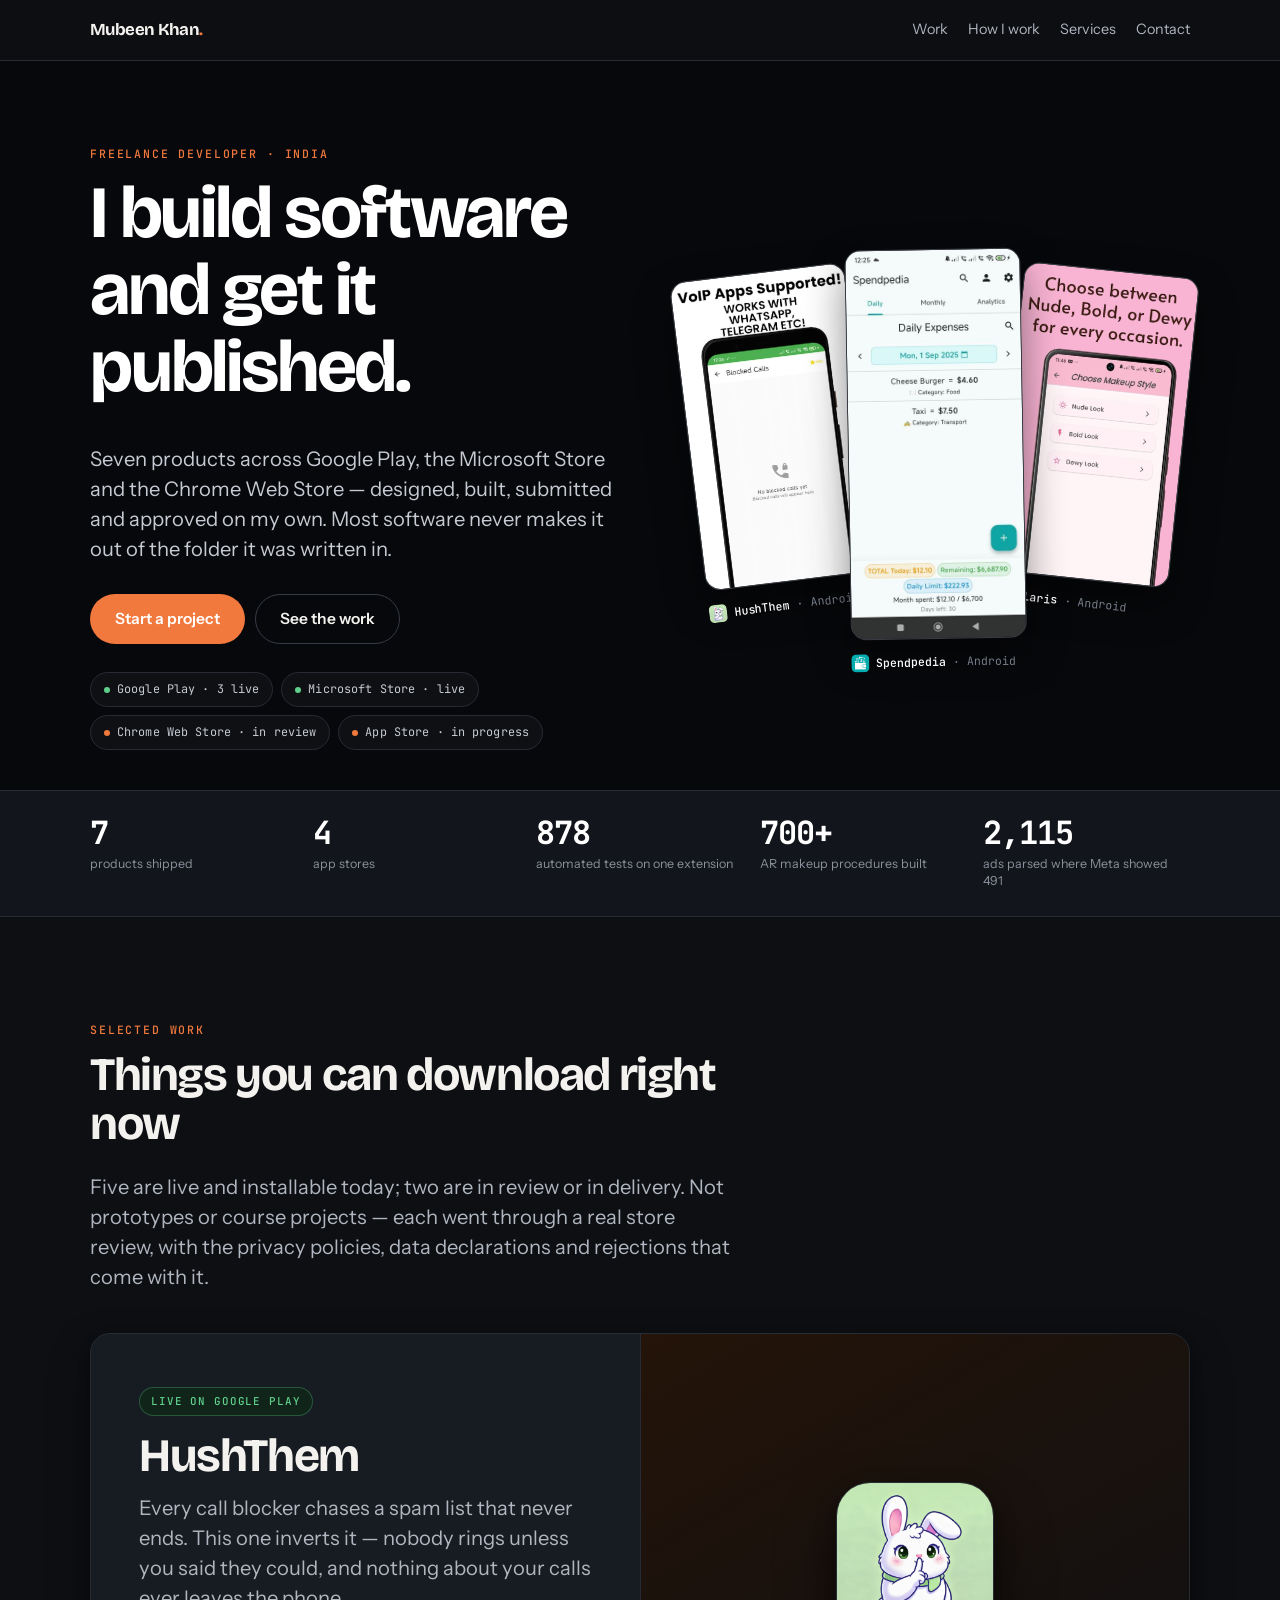
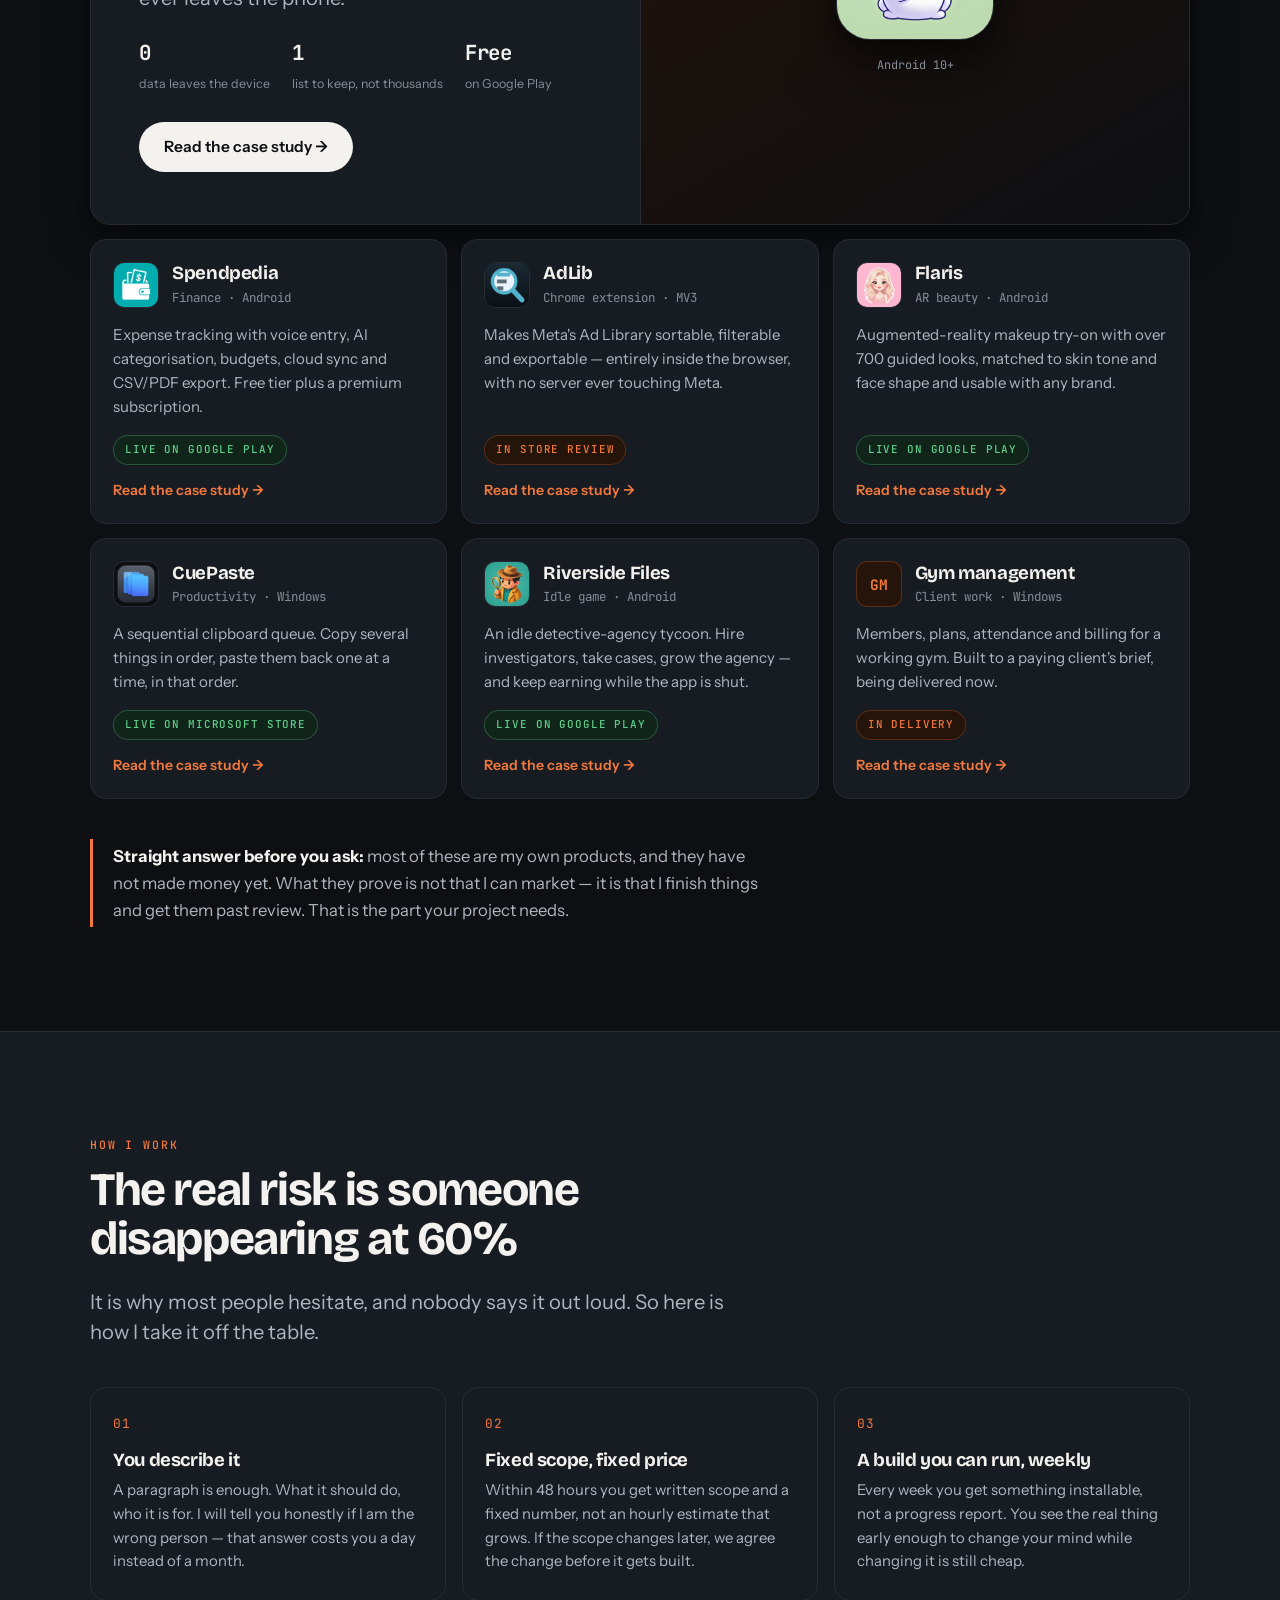
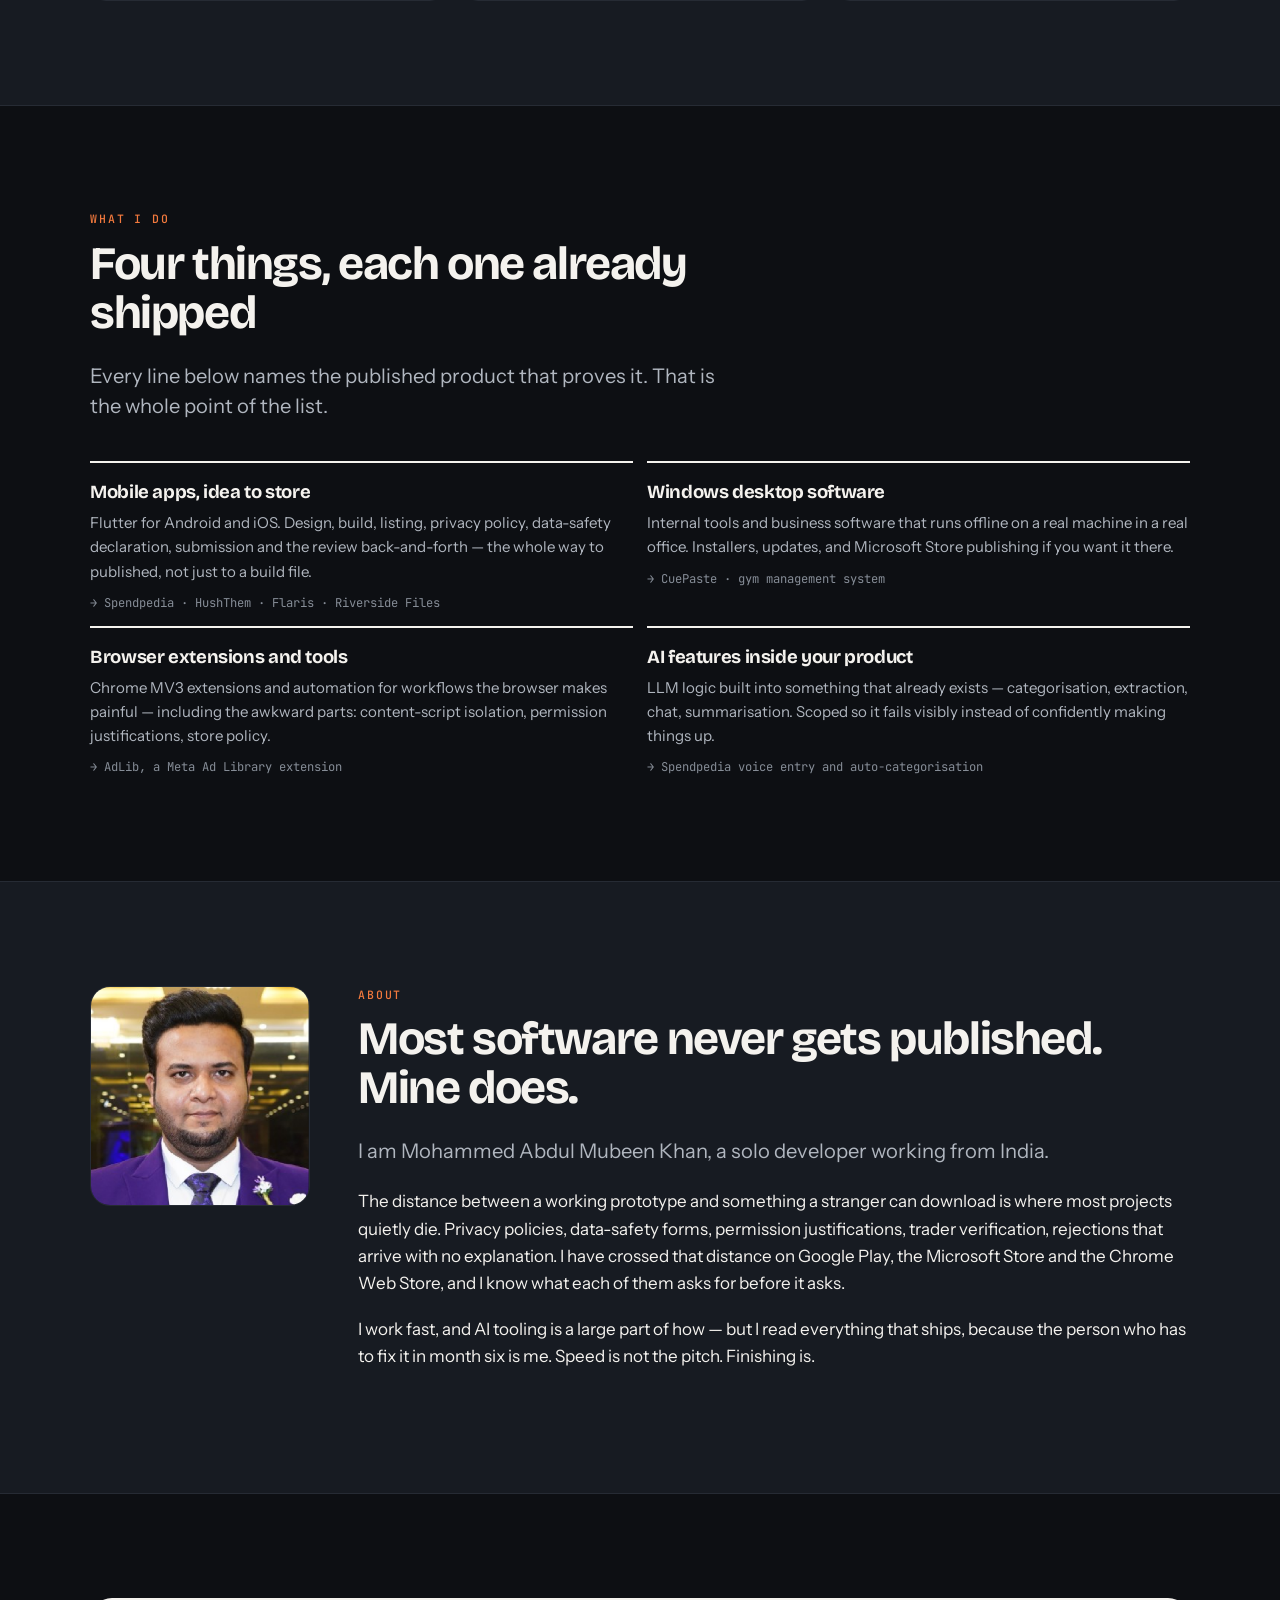
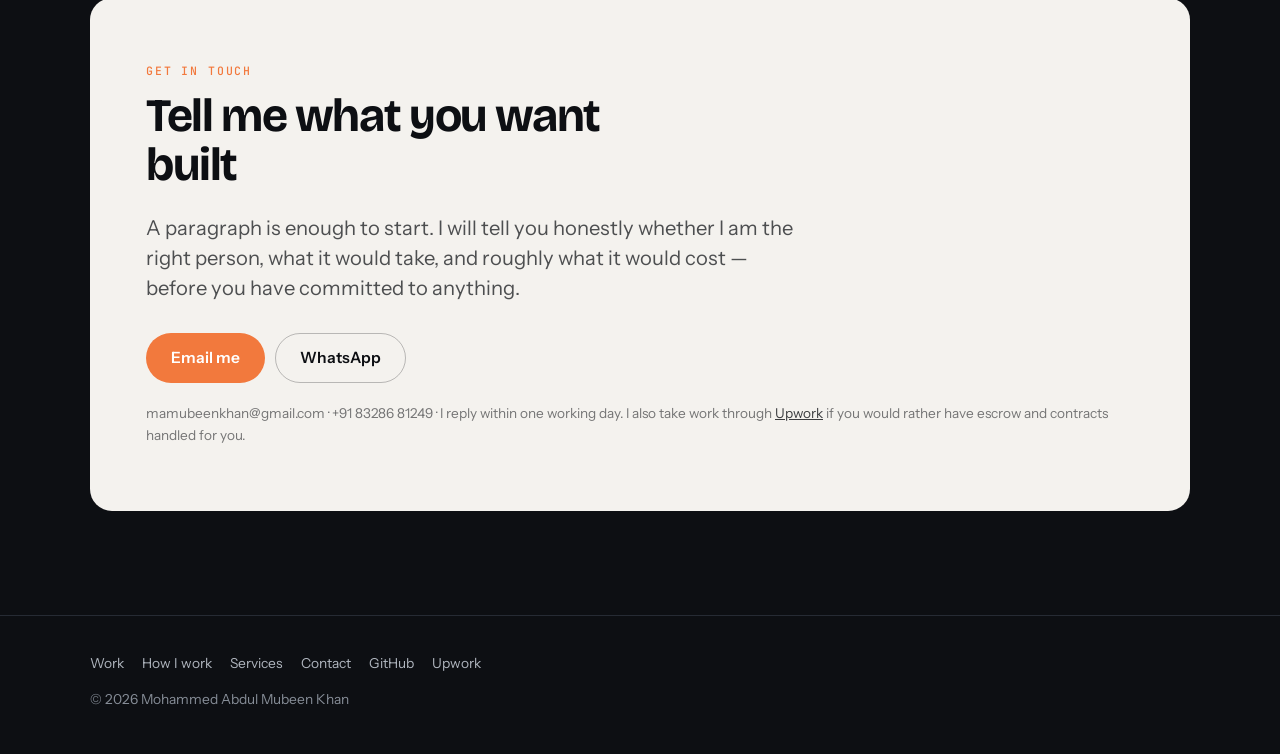
==== commit 55c8013c: "Riverside Files is out of review and on Google Play The status lived in three places and they would " ====
--- a/index.html
+++ b/index.html
@@ -126,7 +126,7 @@
       <p class="eyebrow">Selected work</p>
       <h2>Things you can download right now</h2>
       <p class="lead">
-        Four are live and installable today; three are in review or in
+        Five are live and installable today; two are in review or in
         delivery. Not prototypes or course projects — each went through a real
         store review, with the privacy policies, data declarations and
         rejections that come with it.
@@ -234,7 +234,7 @@
         <p>An idle detective-agency tycoon. Hire investigators, take cases,
            grow the agency — and keep earning while the app is shut.</p>
         <div class="spacer"></div>
-        <span class="pill">In review for production</span>
+        <span class="pill pill-live">Live on Google Play</span>
         <p class="more">Read the case study →</p>
       </a>
 
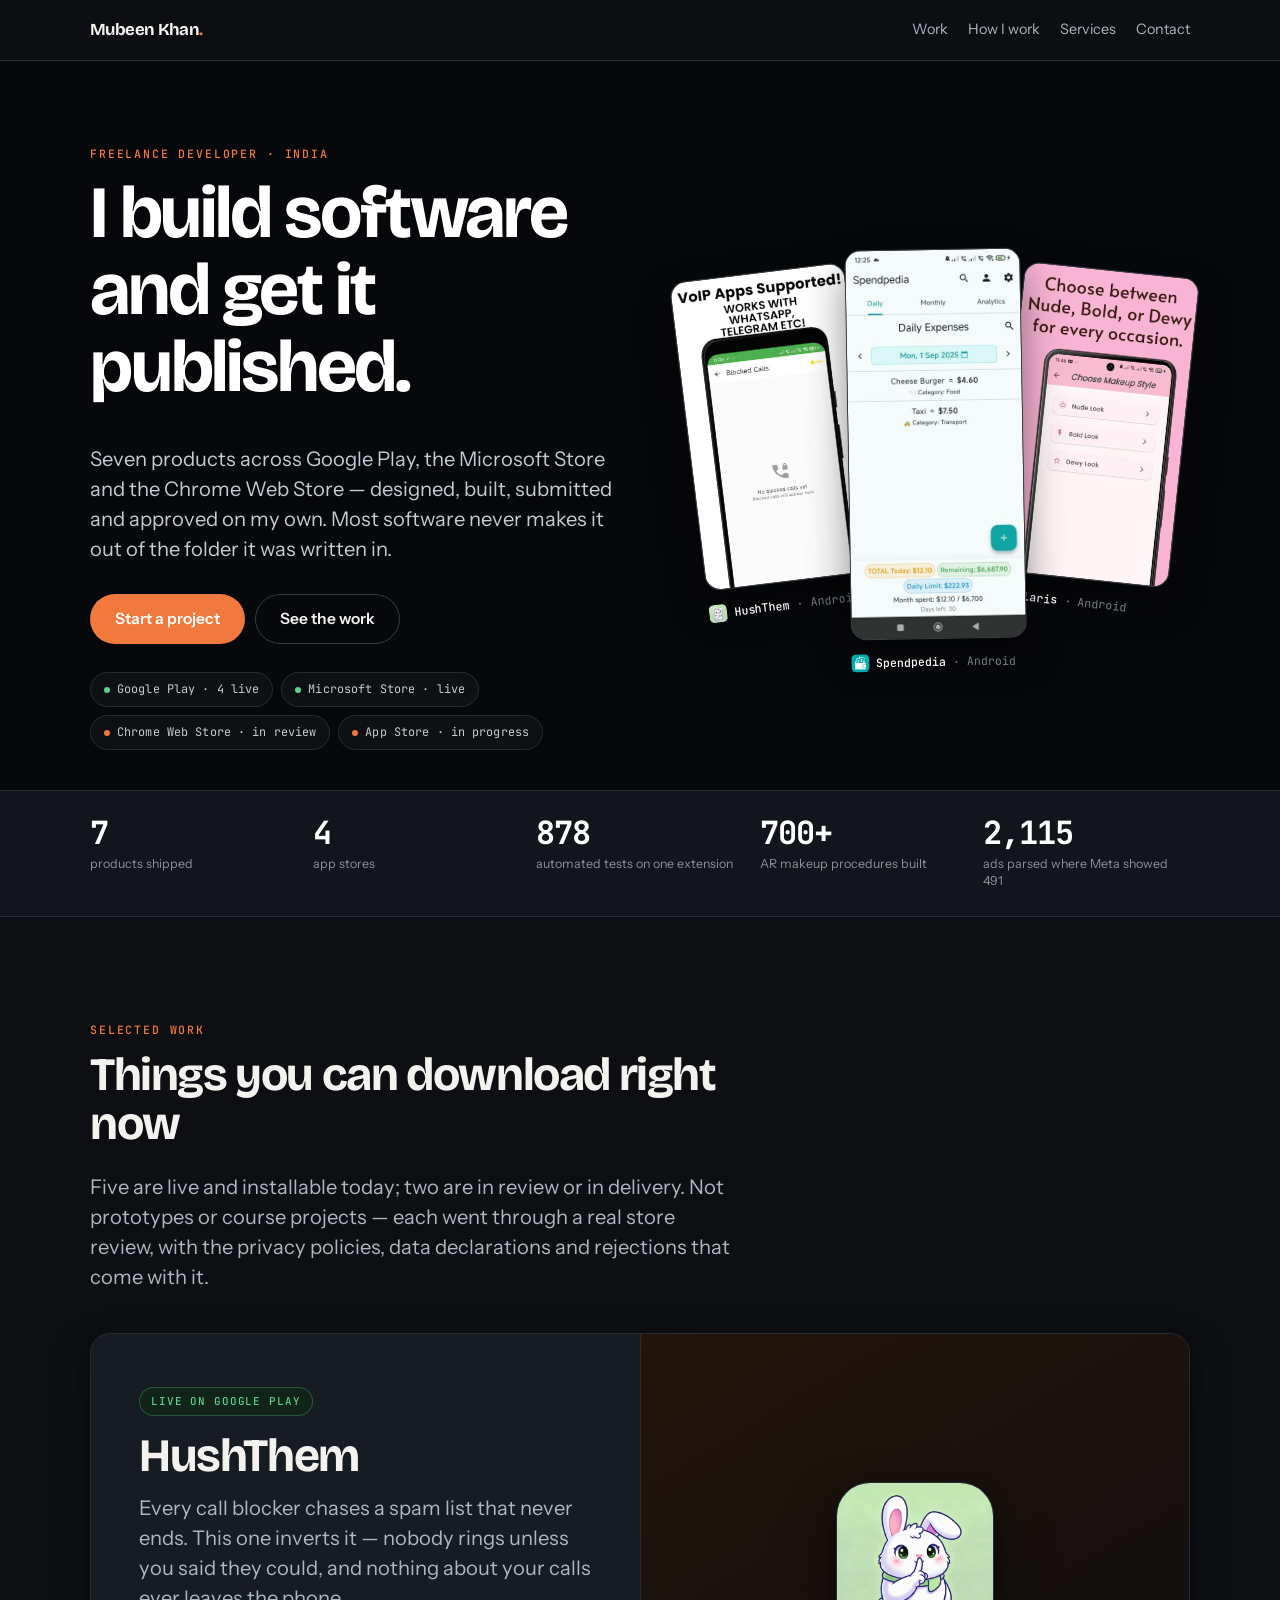
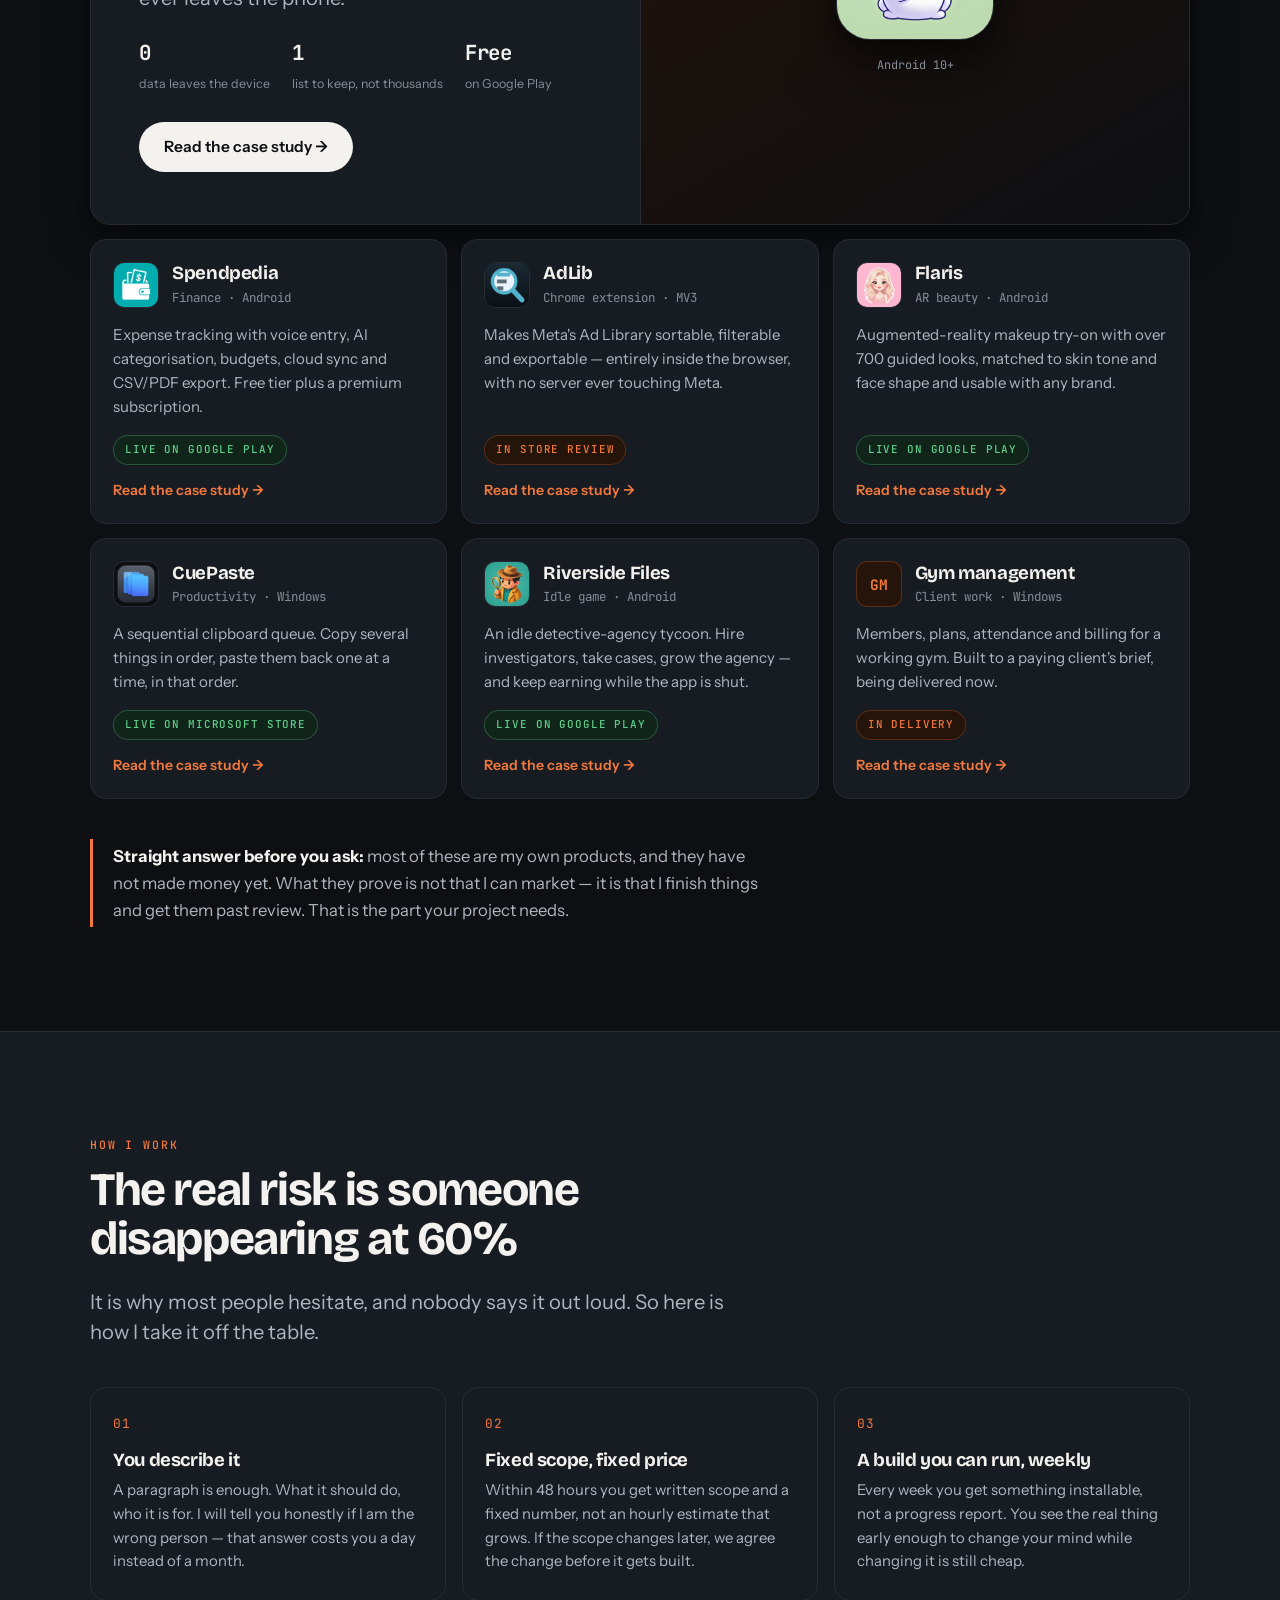
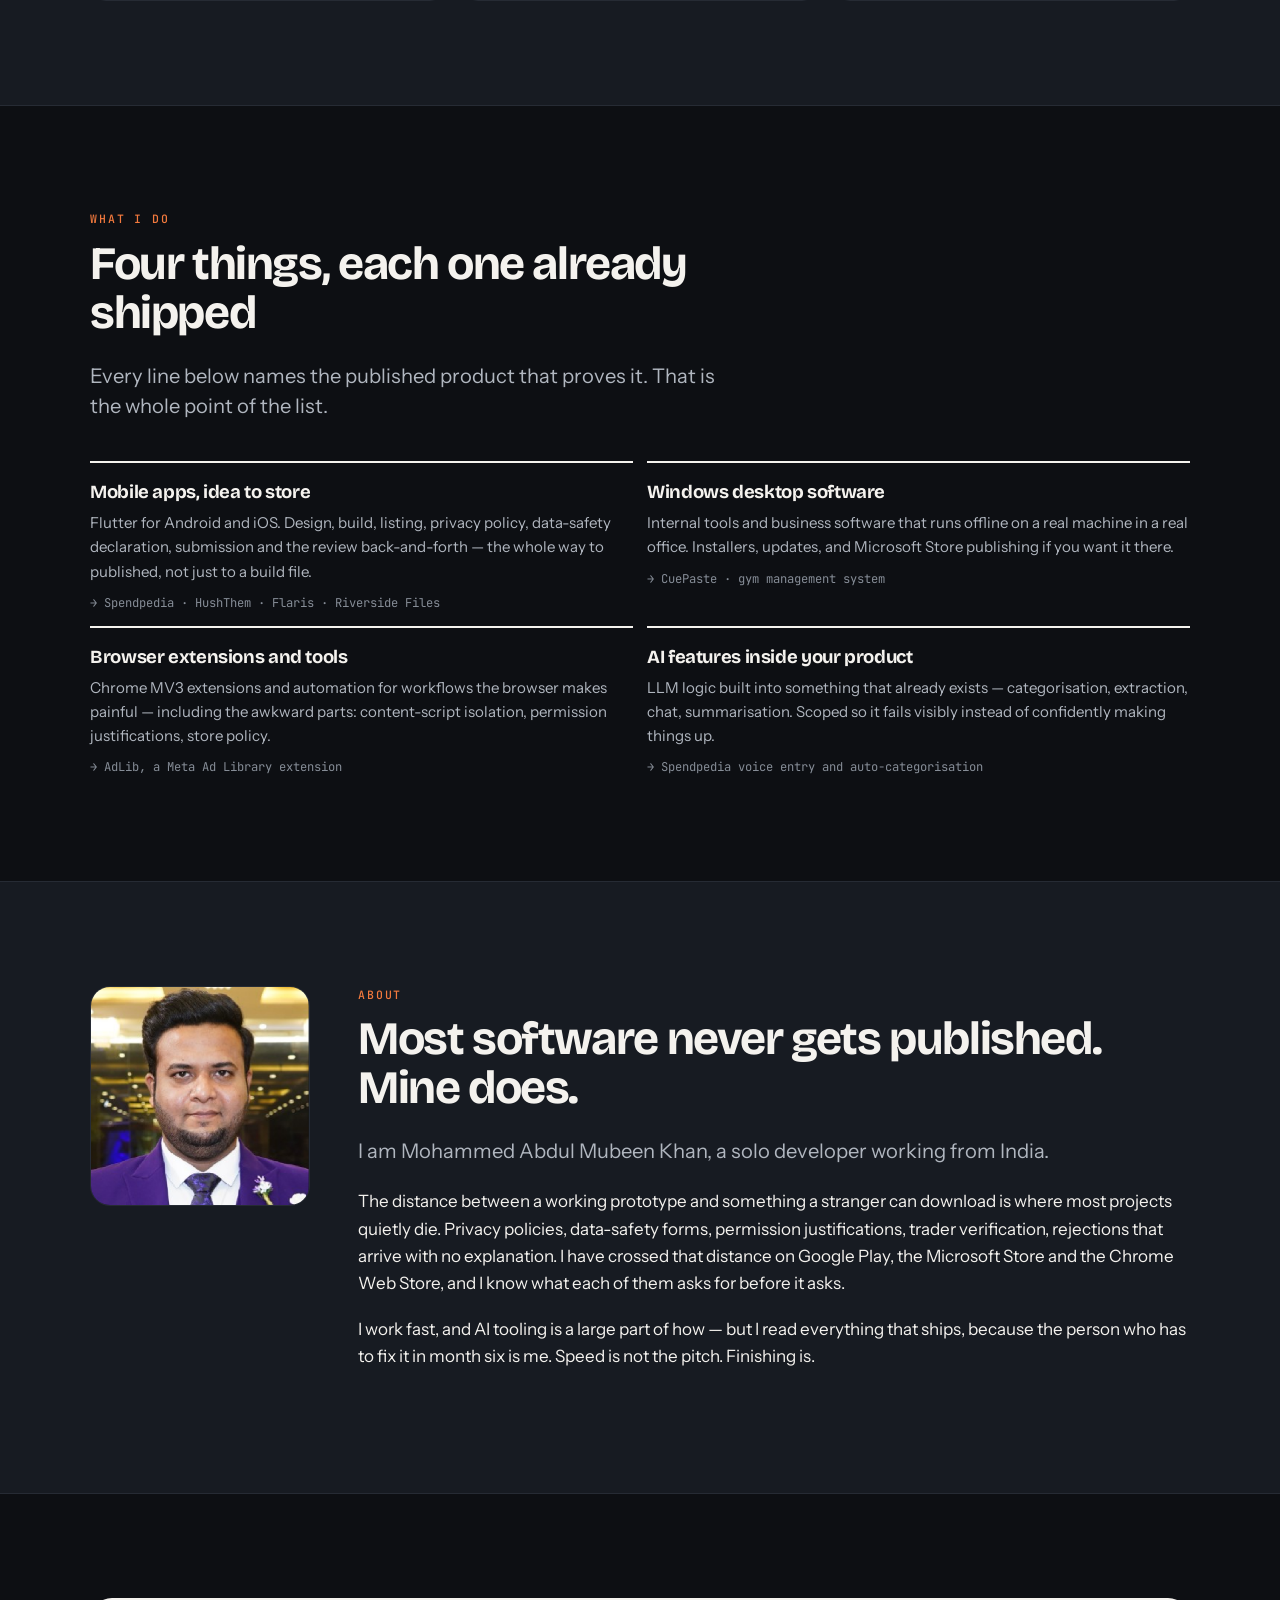
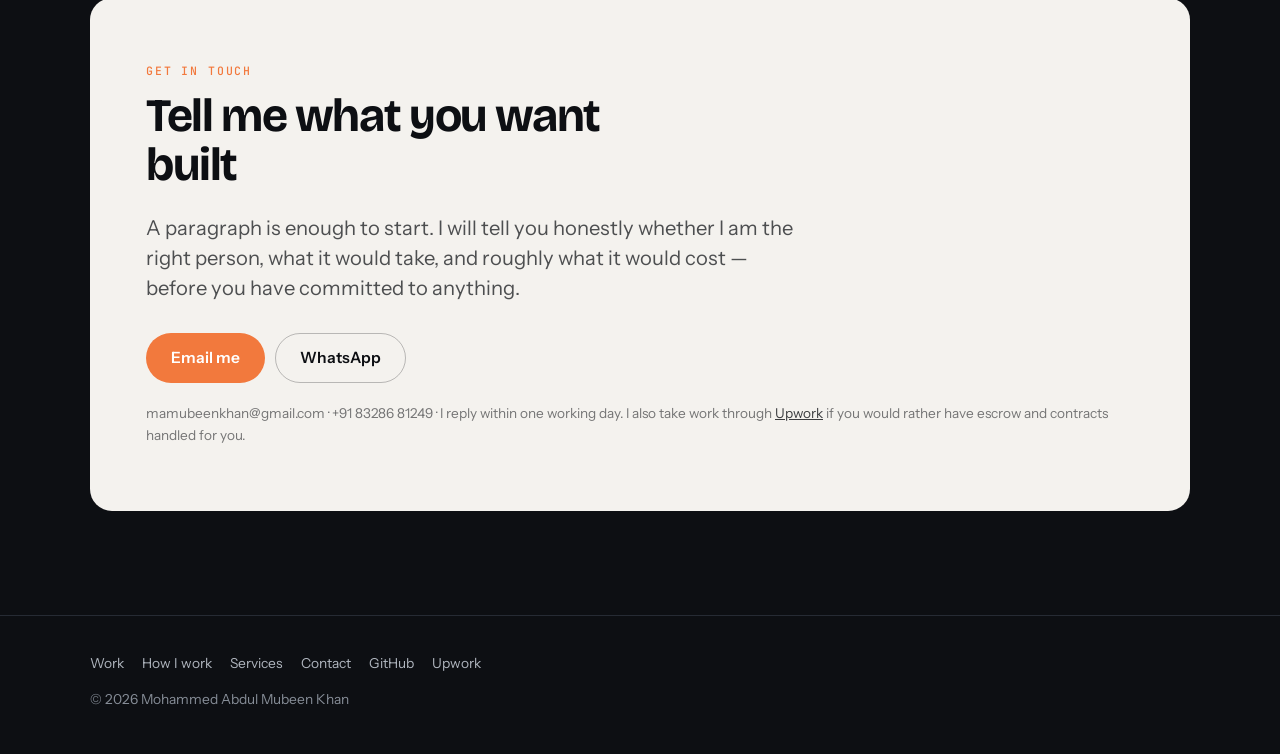
==== commit 4195a105: "Hero badge was still counting three on Google Play Riverside makes four. The badge sits above the fo" ====
--- a/index.html
+++ b/index.html
@@ -76,7 +76,7 @@
         </div>
 
         <div class="badges">
-          <a class="badge" href="https://play.google.com/store/apps/details?id=com.spendpedia.app" target="_blank" rel="noopener">Google Play · 3 live</a>
+          <a class="badge" href="https://play.google.com/store/apps/details?id=com.spendpedia.app" target="_blank" rel="noopener">Google Play · 4 live</a>
           <a class="badge" href="https://apps.microsoft.com/detail/9p1tsjklw82w" target="_blank" rel="noopener">Microsoft Store · live</a>
           <span class="badge soon">Chrome Web Store · in review</span>
           <span class="badge soon">App Store · in progress</span>
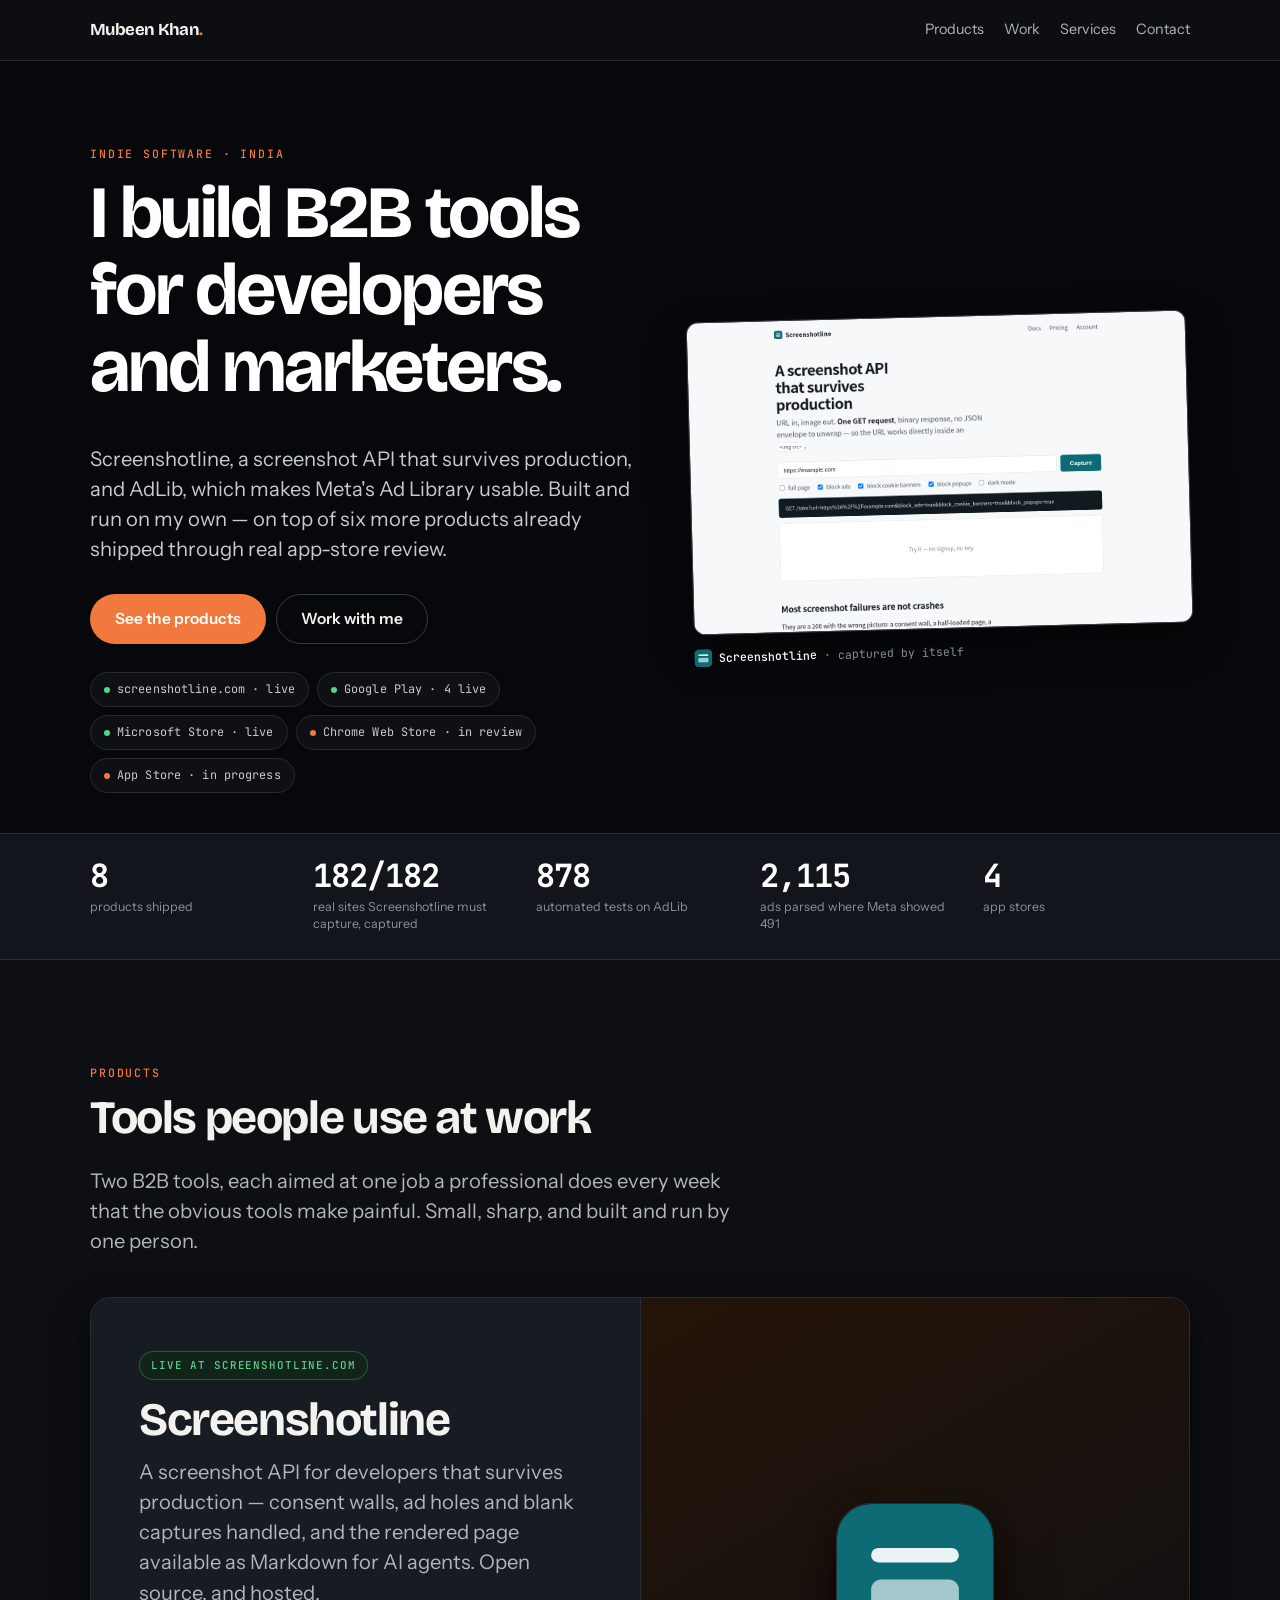
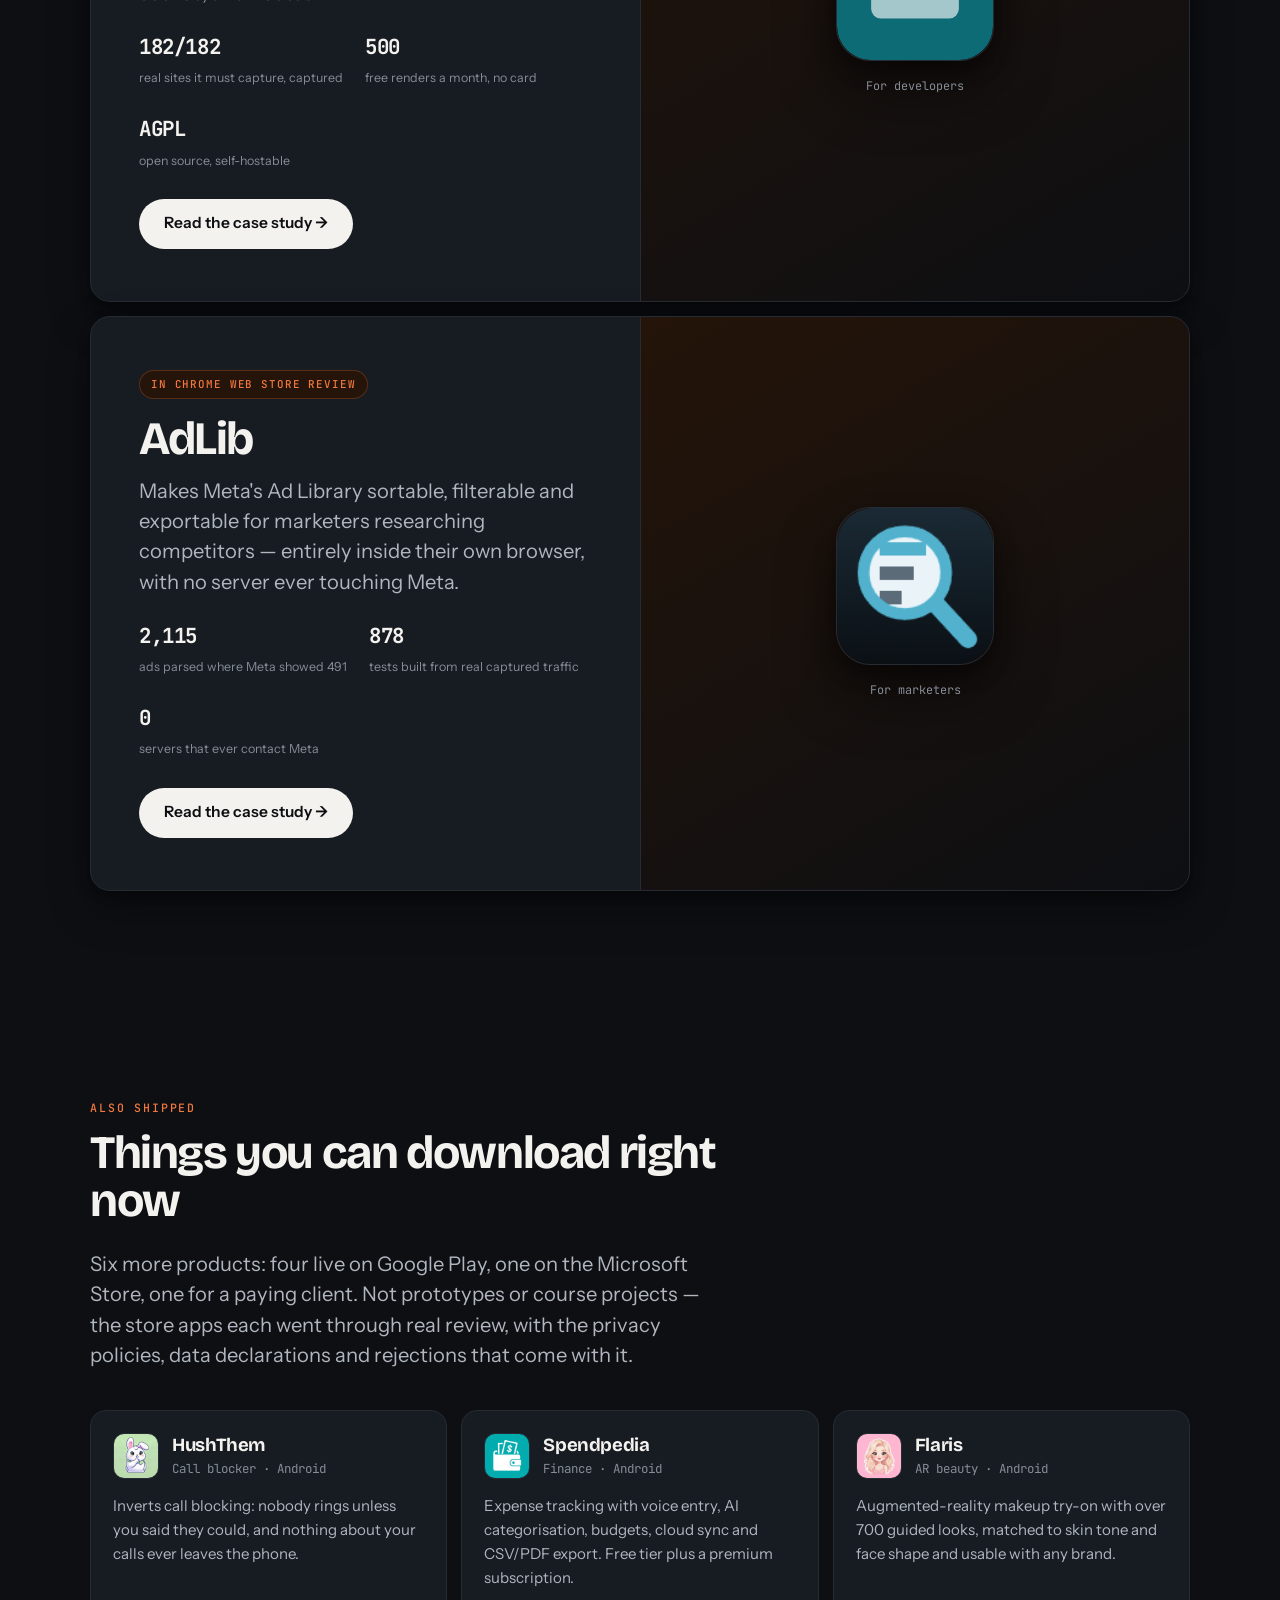
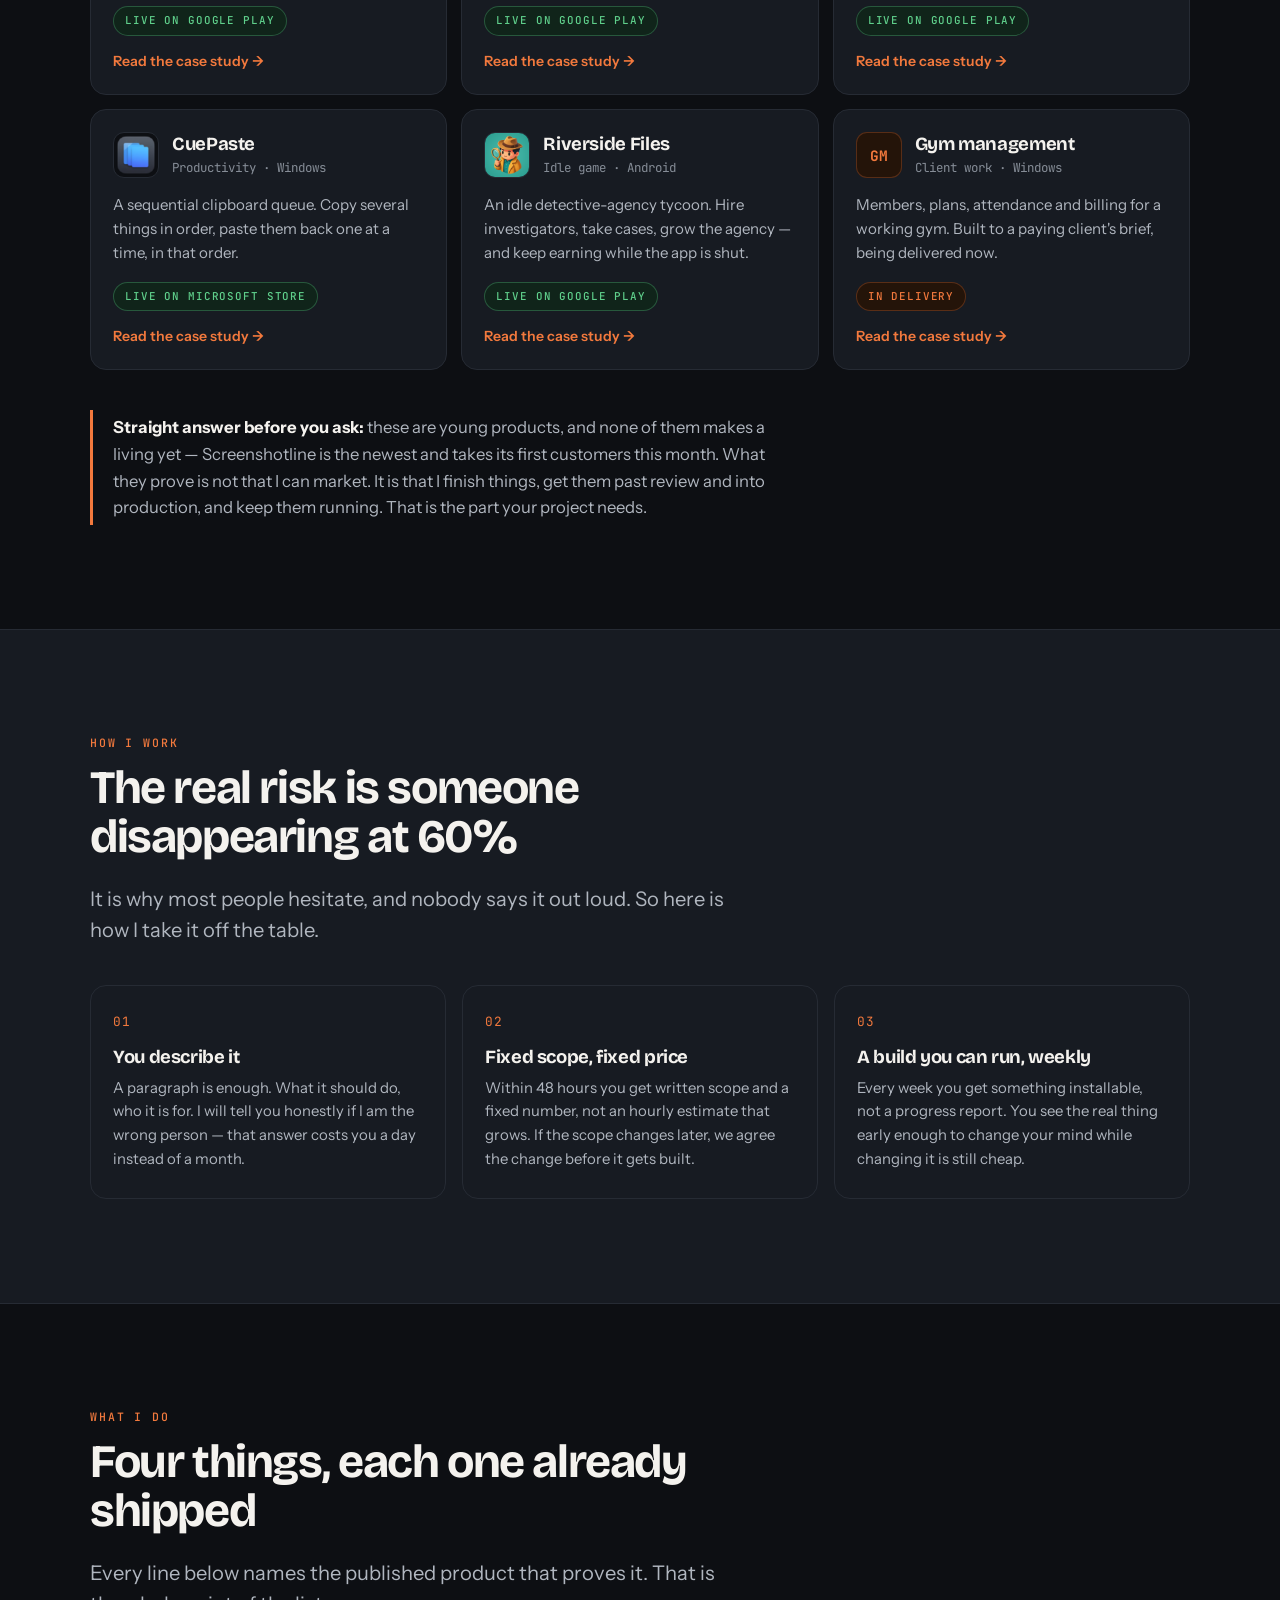
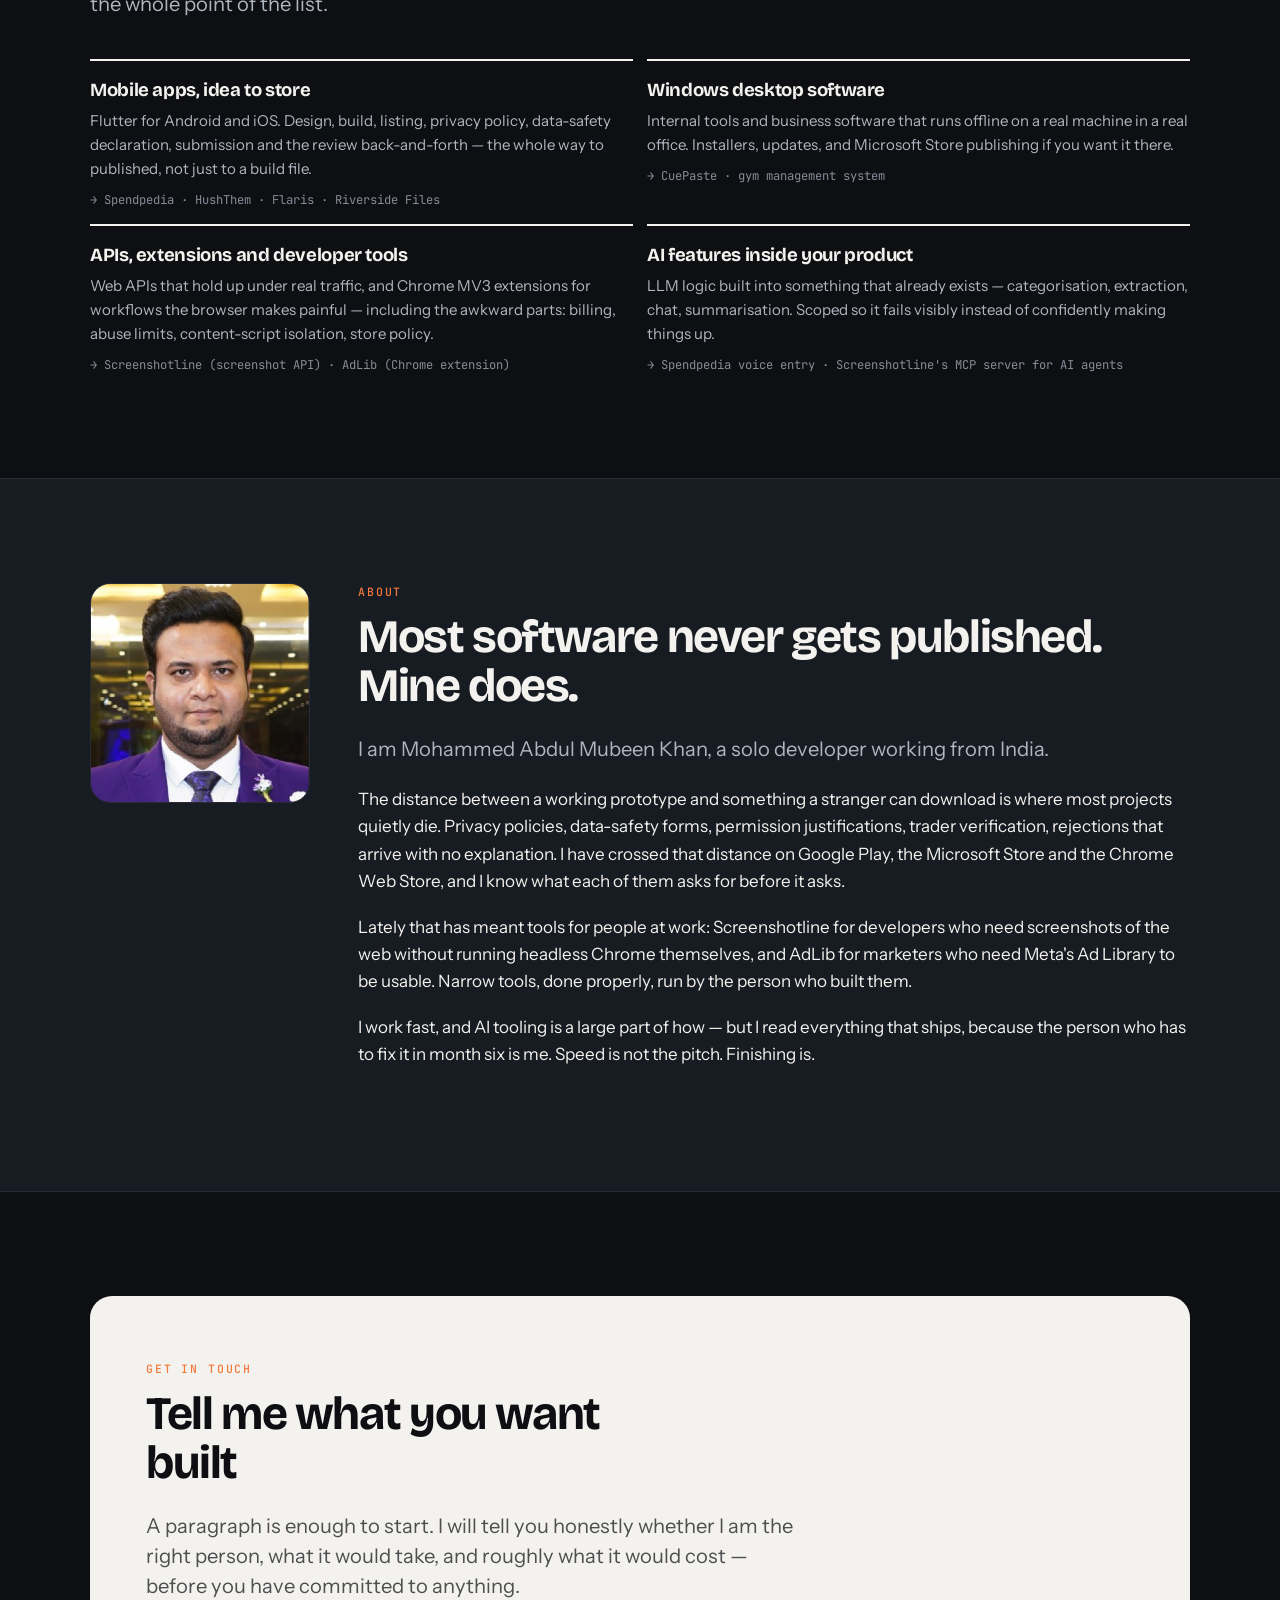
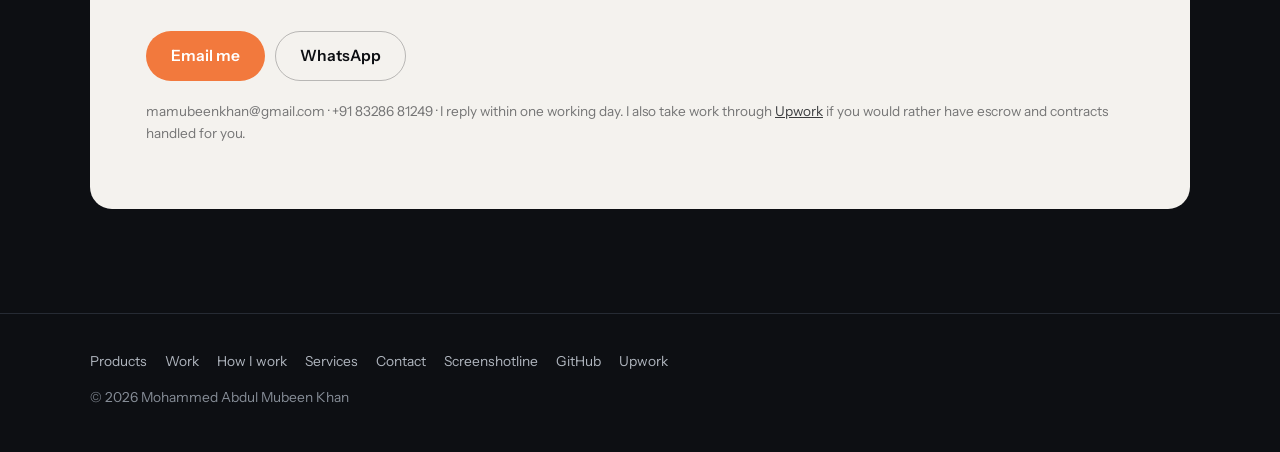
==== commit ffe09509: "Lead with the B2B tools: Screenshotline for developers, AdLib for marketers The site read as a freel" ====
--- a/index.html
+++ b/index.html
@@ -3,14 +3,14 @@
 <head>
 <meta charset="UTF-8">
 <meta name="viewport" content="width=device-width, initial-scale=1">
-<title>Mubeen Khan — I build software and get it published</title>
-<meta name="description" content="Freelance developer shipping production software across Google Play, the Microsoft Store and the Chrome Web Store. Flutter apps, Windows desktop software, browser extensions and web tools — built and published solo.">
+<title>Mubeen Khan — B2B tools for developers and marketers</title>
+<meta name="description" content="Indie developer building B2B tools: Screenshotline, a screenshot API for developers, and AdLib, a Meta Ad Library extension for marketers — plus apps shipped to Google Play and the Microsoft Store, all built solo.">
 <meta name="author" content="Mohammed Abdul Mubeen Khan">
 <link rel="canonical" href="https://mamubeenkhan.github.io/Personal-Website/">
 
 <meta property="og:type" content="website">
-<meta property="og:title" content="Mubeen Khan — I build software and get it published">
-<meta property="og:description" content="Seven products across Google Play, the Microsoft Store and the Chrome Web Store. Built, submitted and approved solo.">
+<meta property="og:title" content="Mubeen Khan — B2B tools for developers and marketers">
+<meta property="og:description" content="Screenshotline for developers, AdLib for marketers — and six more products shipped to real app stores. Built and run solo.">
 <meta property="og:image" content="images/apps/spendpedia-icon.png">
 <meta name="twitter:card" content="summary">
 
@@ -31,7 +31,7 @@
   "@type": "Person",
   "name": "Mohammed Abdul Mubeen Khan",
   "alternateName": "Mubeen Khan",
-  "jobTitle": "Software Developer",
+  "jobTitle": "Indie software developer — B2B tools",
   "email": "mailto:mamubeenkhan@gmail.com",
   "telephone": "+918328681249",
   "url": "https://mamubeenkhan.github.io/Personal-Website/",
@@ -39,8 +39,8 @@
     "https://github.com/MAMubeenKhan",
     "https://www.upwork.com/freelancers/~01b1a4192e5a8aa284"
   ],
-  "knowsAbout": ["Flutter", "Android development", "Windows desktop software",
-                 "Chrome extensions", "Web development", "AI integration"]
+  "knowsAbout": ["APIs", "Headless Chrome", "Chrome extensions", "Flutter",
+                 "Android development", "Windows desktop software", "AI integration"]
 }
 </script>
 </head>
@@ -50,8 +50,8 @@
   <div class="wrap">
     <a class="brand" href="index.html">Mubeen Khan<span>.</span></a>
     <nav class="nav">
-      <a href="#work">Work</a>
-      <a class="only-wide" href="#process">How I work</a>
+      <a href="#products">Products</a>
+      <a class="only-wide" href="#work">Work</a>
       <a class="only-wide" href="#services">Services</a>
       <a href="#contact">Contact</a>
     </nav>
@@ -62,20 +62,21 @@
   <div class="wrap">
     <div class="hero-grid">
       <div>
-        <p class="eyebrow">Freelance developer · India</p>
-        <h1>I build software and get it published.</h1>
+        <p class="eyebrow">Indie software · India</p>
+        <h1>I build B2B tools for developers and marketers.</h1>
         <p class="lead">
-          Seven products across Google Play, the Microsoft Store and the Chrome
-          Web Store — designed, built, submitted and approved on my own. Most
-          software never makes it out of the folder it was written in.
+          Screenshotline, a screenshot API that survives production, and AdLib,
+          which makes Meta's Ad Library usable. Built and run on my own — on top
+          of six more products already shipped through real app-store review.
         </p>
 
         <div class="hero-actions">
-          <a class="btn btn-primary" href="#contact">Start a project</a>
-          <a class="btn btn-ghost" href="#work">See the work</a>
+          <a class="btn btn-primary" href="#products">See the products</a>
+          <a class="btn btn-ghost" href="#contact">Work with me</a>
         </div>
 
         <div class="badges">
+          <a class="badge" href="https://screenshotline.com" target="_blank" rel="noopener">screenshotline.com · live</a>
           <a class="badge" href="https://play.google.com/store/apps/details?id=com.spendpedia.app" target="_blank" rel="noopener">Google Play · 4 live</a>
           <a class="badge" href="https://apps.microsoft.com/detail/9p1tsjklw82w" target="_blank" rel="noopener">Microsoft Store · live</a>
           <span class="badge soon">Chrome Web Store · in review</span>
@@ -83,85 +84,128 @@
         </div>
       </div>
 
-      <div class="showcase">
-        <figure class="shot">
-          <img class="screen" src="images/apps/hushthem-2.jpg" alt="HushThem blocked-calls screen" loading="eager">
-          <figcaption>
-            <img src="images/apps/hushthem-icon.png" alt="">
-            <b>HushThem</b><span>· Android</span>
-          </figcaption>
+      <!-- The hero shows the B2B product, not the phone apps: the headline
+           says tools for developers, so the evidence beside it has to be one.
+           The phone screens still appear in "Also shipped" below. -->
+      <figure class="browser-shot">
+        <img src="images/apps/screenshotline-home.png" alt="The screenshotline.com home page and its live demo" loading="eager" width="1280" height="800">
+        <figcaption>
+          <img src="images/apps/screenshotline-icon.svg" alt="">
+          <b>Screenshotline</b><span>· captured by itself</span>
+        </figcaption>
+      </figure>
+    </div>
+  </div>
+</section>
+
+<section class="numbers">
+  <div class="wrap">
+    <div><span class="stat-n">8</span><span class="stat-l">products shipped</span></div>
+    <div><span class="stat-n">182/182</span><span class="stat-l">real sites Screenshotline must capture, captured</span></div>
+    <div><span class="stat-n">878</span><span class="stat-l">automated tests on AdLib</span></div>
+    <div><span class="stat-n">2,115</span><span class="stat-l">ads parsed where Meta showed 491</span></div>
+    <div><span class="stat-n">4</span><span class="stat-l">app stores</span></div>
+  </div>
+</section>
+
+<!-- The identity: B2B tools for people who use them at work. Two products of
+     equal weight, each featured, because together they are the point - a
+     developer tool and a marketer tool from the same maker. -->
+<section class="section" id="products">
+  <div class="wrap">
+    <div class="section-head reveal">
+      <p class="eyebrow">Products</p>
+      <h2>Tools people use at work</h2>
+      <p class="lead">
+        Two B2B tools, each aimed at one job a professional does every week
+        that the obvious tools make painful. Small, sharp, and built and run by
+        one person.
+      </p>
+    </div>
+
+    <a class="featured reveal" href="work/screenshotline.html" style="text-decoration:none">
+      <div class="featured-body">
+        <span class="pill pill-live">Live at screenshotline.com</span>
+        <h2 style="margin:16px 0 12px">Screenshotline</h2>
+        <p class="lead" style="margin-bottom:0">
+          A screenshot API for developers that survives production — consent
+          walls, ad holes and blank captures handled, and the rendered page
+          available as Markdown for AI agents. Open source, and hosted.
+        </p>
+
+        <div class="mini-stats">
+          <div><b>182/182</b><span>real sites it must capture, captured</span></div>
+          <div><b>500</b><span>free renders a month, no card</span></div>
+          <div><b>AGPL</b><span>open source, self-hostable</span></div>
+        </div>
+
+        <span class="btn btn-invert">Read the case study →</span>
+      </div>
+      <div class="featured-art">
+        <figure>
+          <img class="big-icon" src="images/apps/screenshotline-icon.svg" alt="Screenshotline logo" loading="lazy">
+          <figcaption>For developers</figcaption>
         </figure>
-        <figure class="shot">
-          <img class="screen" src="images/apps/spendpedia-1.jpg" alt="Spendpedia daily expenses screen" loading="eager">
-          <figcaption>
-            <img src="images/apps/spendpedia-icon.png" alt="">
-            <b>Spendpedia</b><span>· Android</span>
-          </figcaption>
+      </div>
+    </a>
+
+    <a class="featured reveal" href="work/adlib.html" style="text-decoration:none;margin-top:14px">
+      <div class="featured-body">
+        <span class="pill">In Chrome Web Store review</span>
+        <h2 style="margin:16px 0 12px">AdLib</h2>
+        <p class="lead" style="margin-bottom:0">
+          Makes Meta's Ad Library sortable, filterable and exportable for
+          marketers researching competitors — entirely inside their own
+          browser, with no server ever touching Meta.
+        </p>
+
+        <div class="mini-stats">
+          <div><b>2,115</b><span>ads parsed where Meta showed 491</span></div>
+          <div><b>878</b><span>tests built from real captured traffic</span></div>
+          <div><b>0</b><span>servers that ever contact Meta</span></div>
+        </div>
+
+        <span class="btn btn-invert">Read the case study →</span>
+      </div>
+      <div class="featured-art">
+        <figure>
+          <img class="big-icon" src="images/apps/adlib-icon.png" alt="AdLib icon" loading="lazy">
+          <figcaption>For marketers</figcaption>
         </figure>
-        <figure class="shot">
-          <img class="screen" src="images/apps/flaris-1.jpg" alt="Flaris makeup-style screen" loading="lazy">
-          <figcaption>
-            <img src="images/apps/flaris-icon.png" alt="">
-            <b>Flaris</b><span>· Android</span>
-          </figcaption>
-        </figure>
-      </div>
-    </div>
-  </div>
-</section>
-
-<section class="numbers">
-  <div class="wrap">
-    <div><span class="stat-n">7</span><span class="stat-l">products shipped</span></div>
-    <div><span class="stat-n">4</span><span class="stat-l">app stores</span></div>
-    <div><span class="stat-n">878</span><span class="stat-l">automated tests on one extension</span></div>
-    <div><span class="stat-n">700+</span><span class="stat-l">AR makeup procedures built</span></div>
-    <div><span class="stat-n">2,115</span><span class="stat-l">ads parsed where Meta showed 491</span></div>
+      </div>
+    </a>
   </div>
 </section>
 
 <section class="section" id="work">
   <div class="wrap">
     <div class="section-head reveal">
-      <p class="eyebrow">Selected work</p>
+      <p class="eyebrow">Also shipped</p>
       <h2>Things you can download right now</h2>
       <p class="lead">
-        Five are live and installable today; two are in review or in
-        delivery. Not prototypes or course projects — each went through a real
-        store review, with the privacy policies, data declarations and
-        rejections that come with it.
-      </p>
-    </div>
-
-    <!-- One featured piece before the grid. Seven items of equal weight makes
-         the visitor do the sorting; leading with one does it for them. -->
-    <a class="featured reveal" href="work/hushthem.html" style="text-decoration:none">
-      <div class="featured-body">
+        Six more products: four live on Google Play, one on the Microsoft
+        Store, one for a paying client. Not prototypes or course projects —
+        the store apps each went through real review, with the privacy
+        policies, data declarations and rejections that come with it.
+      </p>
+    </div>
+
+    <div class="grid grid-3 reveal">
+
+      <a class="card" href="work/hushthem.html">
+        <div class="card-top">
+          <img class="app-icon" src="images/apps/hushthem-icon.png" alt="" loading="lazy" width="46" height="46">
+          <div>
+            <h3>HushThem</h3>
+            <div class="meta">Call blocker · Android</div>
+          </div>
+        </div>
+        <p>Inverts call blocking: nobody rings unless you said they could, and
+           nothing about your calls ever leaves the phone.</p>
+        <div class="spacer"></div>
         <span class="pill pill-live">Live on Google Play</span>
-        <h2 style="margin:16px 0 12px">HushThem</h2>
-        <p class="lead" style="margin-bottom:0">
-          Every call blocker chases a spam list that never ends. This one
-          inverts it — nobody rings unless you said they could, and nothing
-          about your calls ever leaves the phone.
-        </p>
-
-        <div class="mini-stats">
-          <div><b>0</b><span>data leaves the device</span></div>
-          <div><b>1</b><span>list to keep, not thousands</span></div>
-          <div><b>Free</b><span>on Google Play</span></div>
-        </div>
-
-        <span class="btn btn-invert">Read the case study →</span>
-      </div>
-      <div class="featured-art">
-        <figure>
-          <img class="big-icon" src="images/apps/hushthem-icon.png" alt="HushThem app icon" loading="lazy">
-          <figcaption>Android 10+</figcaption>
-        </figure>
-      </div>
-    </a>
-
-    <div class="grid grid-3 reveal" style="margin-top:14px">
+        <p class="more">Read the case study →</p>
+      </a>
 
       <a class="card" href="work/spendpedia.html">
         <div class="card-top">
@@ -175,21 +219,6 @@
            sync and CSV/PDF export. Free tier plus a premium subscription.</p>
         <div class="spacer"></div>
         <span class="pill pill-live">Live on Google Play</span>
-        <p class="more">Read the case study →</p>
-      </a>
-
-      <a class="card" href="work/adlib.html">
-        <div class="card-top">
-          <img class="app-icon" src="images/apps/adlib-icon.png" alt="" loading="lazy" width="46" height="46">
-          <div>
-            <h3>AdLib</h3>
-            <div class="meta">Chrome extension · MV3</div>
-          </div>
-        </div>
-        <p>Makes Meta's Ad Library sortable, filterable and exportable —
-           entirely inside the browser, with no server ever touching Meta.</p>
-        <div class="spacer"></div>
-        <span class="pill">In store review</span>
         <p class="more">Read the case study →</p>
       </a>
 
@@ -259,10 +288,12 @@
          believable, and it removes the sting of finding it out later. -->
     <div class="candour reveal">
       <p>
-        <strong>Straight answer before you ask:</strong> most of these are my
-        own products, and they have not made money yet. What they prove is not
-        that I can market — it is that I finish things and get them past
-        review. That is the part your project needs.
+        <strong>Straight answer before you ask:</strong> these are young
+        products, and none of them makes a living yet — Screenshotline is the
+        newest and takes its first customers this month. What they prove is
+        not that I can market. It is that I finish things, get them past
+        review and into production, and keep them running. That is the part
+        your project needs.
       </p>
     </div>
   </div>
@@ -334,11 +365,11 @@
       </div>
 
       <div class="service">
-        <h3>Browser extensions and tools</h3>
-        <p>Chrome MV3 extensions and automation for workflows the browser makes
-           painful — including the awkward parts: content-script isolation,
-           permission justifications, store policy.</p>
-        <p class="proof-line">→ AdLib, a Meta Ad Library extension</p>
+        <h3>APIs, extensions and developer tools</h3>
+        <p>Web APIs that hold up under real traffic, and Chrome MV3 extensions
+           for workflows the browser makes painful — including the awkward
+           parts: billing, abuse limits, content-script isolation, store policy.</p>
+        <p class="proof-line">→ Screenshotline (screenshot API) · AdLib (Chrome extension)</p>
       </div>
 
       <div class="service">
@@ -346,7 +377,7 @@
         <p>LLM logic built into something that already exists — categorisation,
            extraction, chat, summarisation. Scoped so it fails visibly instead
            of confidently making things up.</p>
-        <p class="proof-line">→ Spendpedia voice entry and auto-categorisation</p>
+        <p class="proof-line">→ Spendpedia voice entry · Screenshotline's MCP server for AI agents</p>
       </div>
     </div>
   </div>
@@ -371,6 +402,13 @@
           and I know what each of them asks for before it asks.
         </p>
         <p>
+          Lately that has meant tools for people at work: Screenshotline for
+          developers who need screenshots of the web without running headless
+          Chrome themselves, and AdLib for marketers who need Meta's Ad Library
+          to be usable. Narrow tools, done properly, run by the person who
+          built them.
+        </p>
+        <p>
           I work fast, and AI tooling is a large part of how — but I read
           everything that ships, because the person who has to fix it in month
           six is me. Speed is not the pitch. Finishing is.
@@ -409,10 +447,12 @@
 <footer class="site-foot">
   <div class="wrap">
     <div class="foot-row">
+      <a href="#products">Products</a>
       <a href="#work">Work</a>
       <a href="#process">How I work</a>
       <a href="#services">Services</a>
       <a href="#contact">Contact</a>
+      <a href="https://screenshotline.com" target="_blank" rel="noopener">Screenshotline</a>
       <a href="https://github.com/MAMubeenKhan" target="_blank" rel="noopener">GitHub</a>
       <a href="https://www.upwork.com/freelancers/~01b1a4192e5a8aa284" target="_blank" rel="noopener">Upwork</a>
     </div>
--- a/style.css
+++ b/style.css
@@ -334,6 +334,47 @@
   .shot:nth-child(3) { transform: rotate(6deg) translateY(12px); z-index: 2; }
 }
 
+/* --- the browser shot ---------------------------------------------------- */
+
+/* The B2B tools are web products, not phone apps, so they get a browser
+   frame instead of the phone fan. Captioned for the same reason the phones
+   are: an unlabelled screenshot reads as decoration, not as the work.
+   Mobile first - full width - and tilted slightly beside the hero text only
+   once there is room for it. */
+.browser-shot { margin: 0 0 44px; }
+
+.browser-shot img {
+  display: block;
+  width: 100%;
+  height: auto;
+  border-radius: 12px;
+  border: 1px solid rgba(255, 255, 255, .14);
+  box-shadow: 0 18px 40px rgba(0, 0, 0, .45);
+  background: #1a1e25;
+}
+
+.browser-shot figcaption {
+  display: flex;
+  align-items: center;
+  gap: 7px;
+  margin-top: 14px;
+  font-family: var(--mono);
+  font-size: .72rem;
+  color: var(--ink-faint);
+}
+
+.browser-shot figcaption img {
+  width: 18px; height: 18px;
+  border: 0; box-shadow: none; border-radius: 5px;
+  flex: none;
+}
+
+.browser-shot figcaption b { color: #fff; font-weight: 500; }
+
+@media (min-width: 960px) {
+  .hero .browser-shot { margin: 0; transform: rotate(-1.5deg); }
+}
+
 /* --- buttons ------------------------------------------------------------- */
 
 .btn {
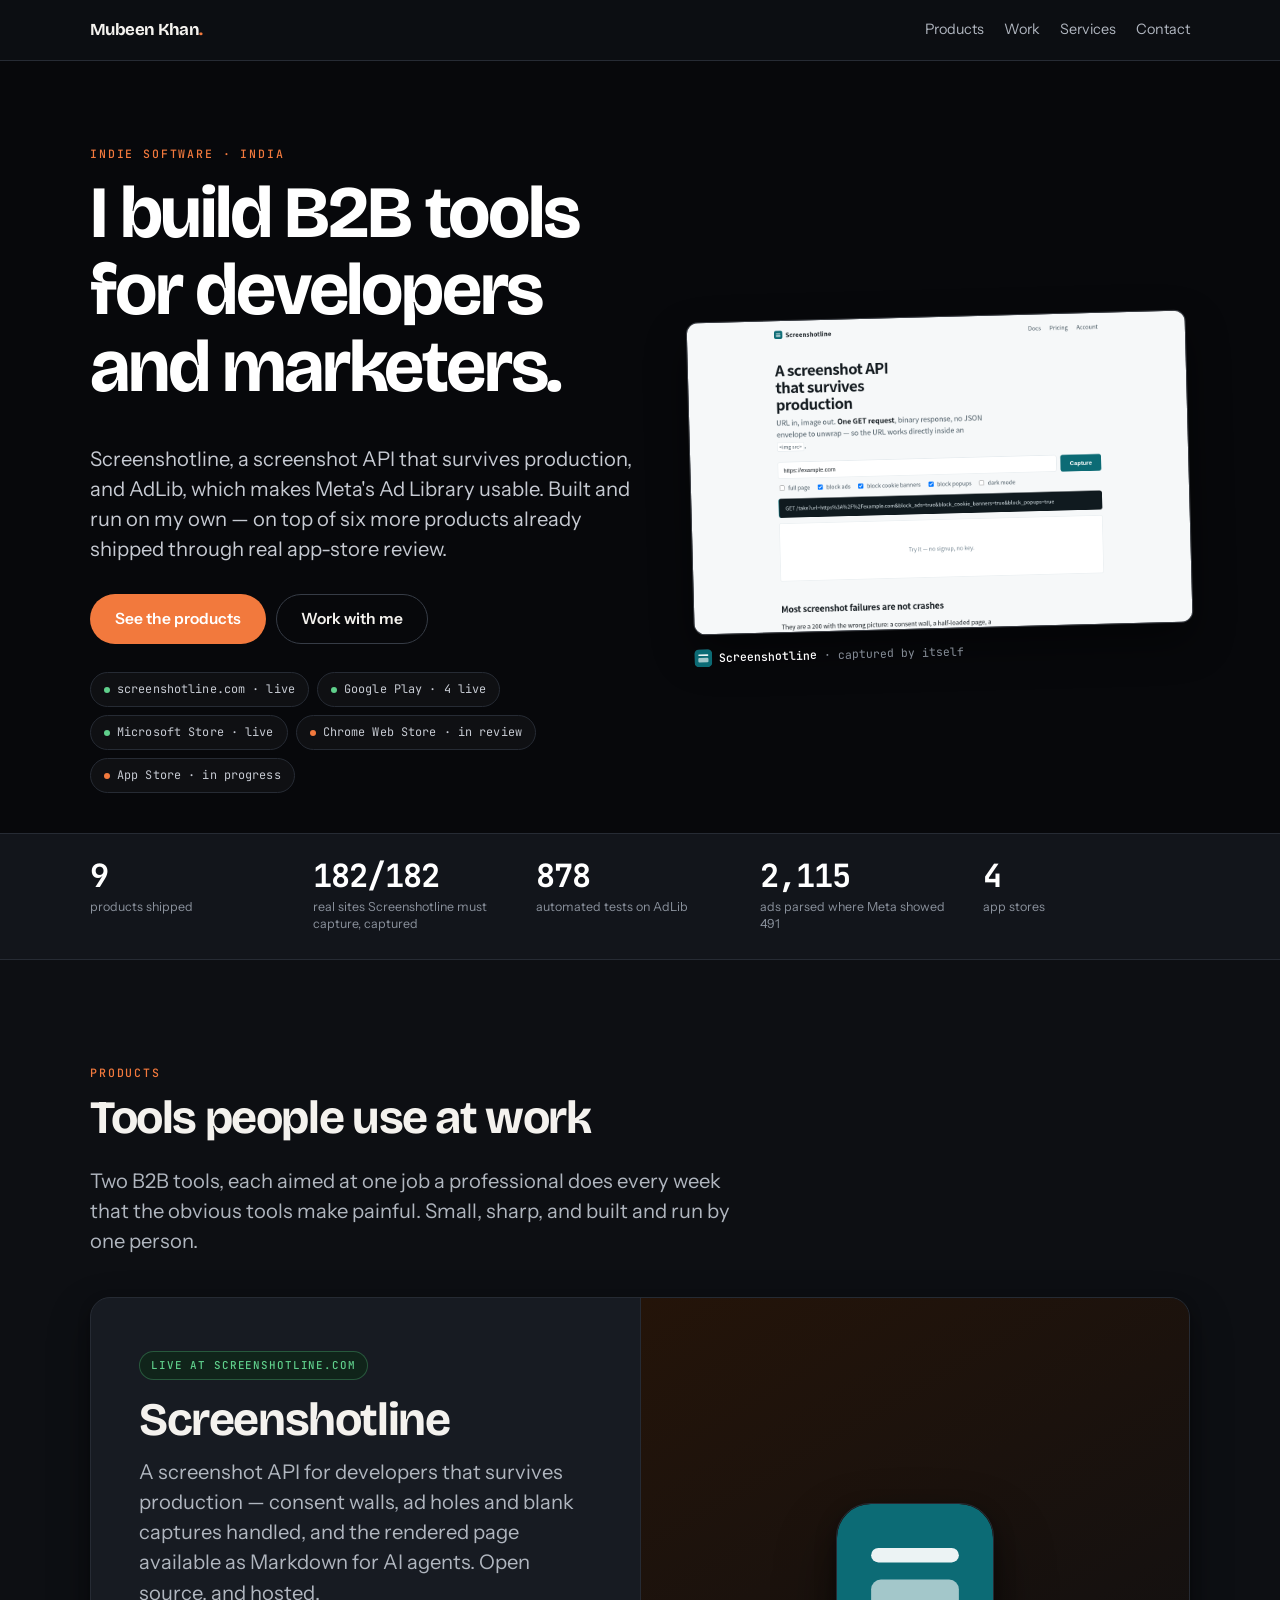
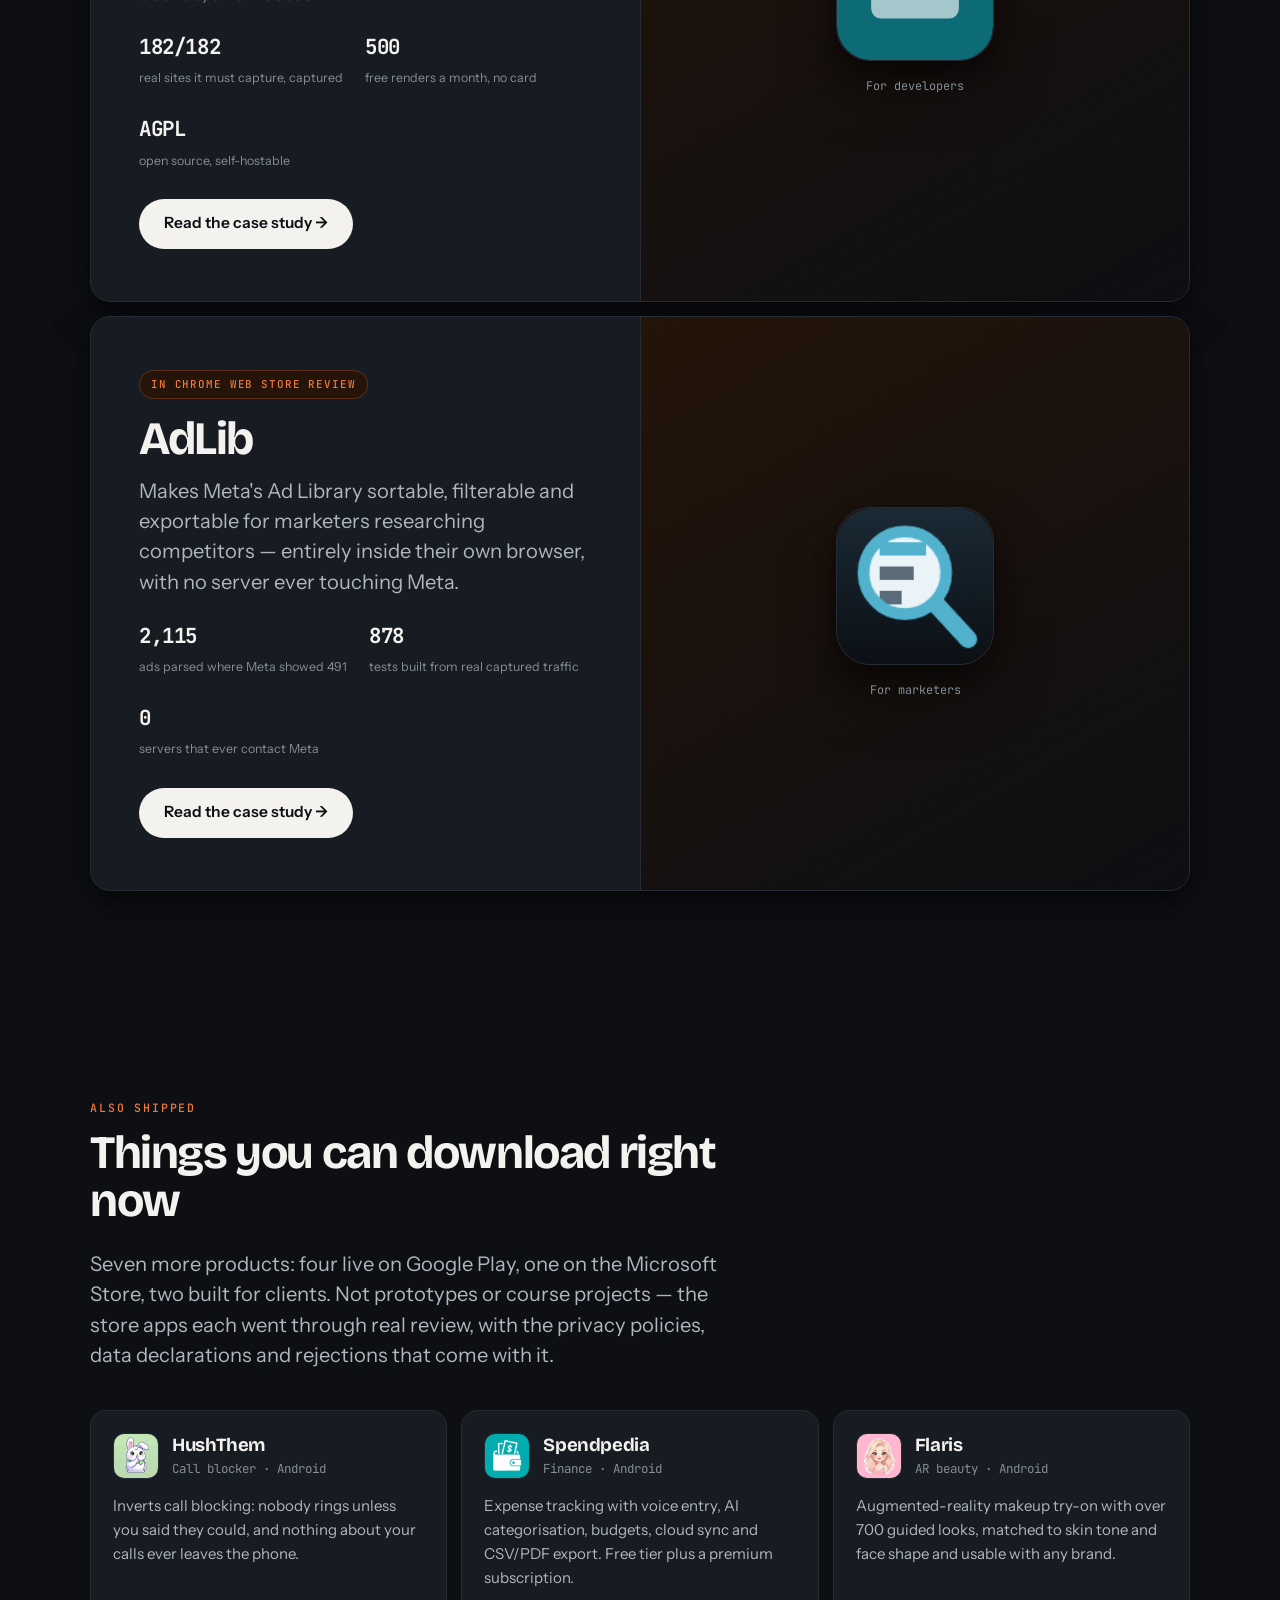
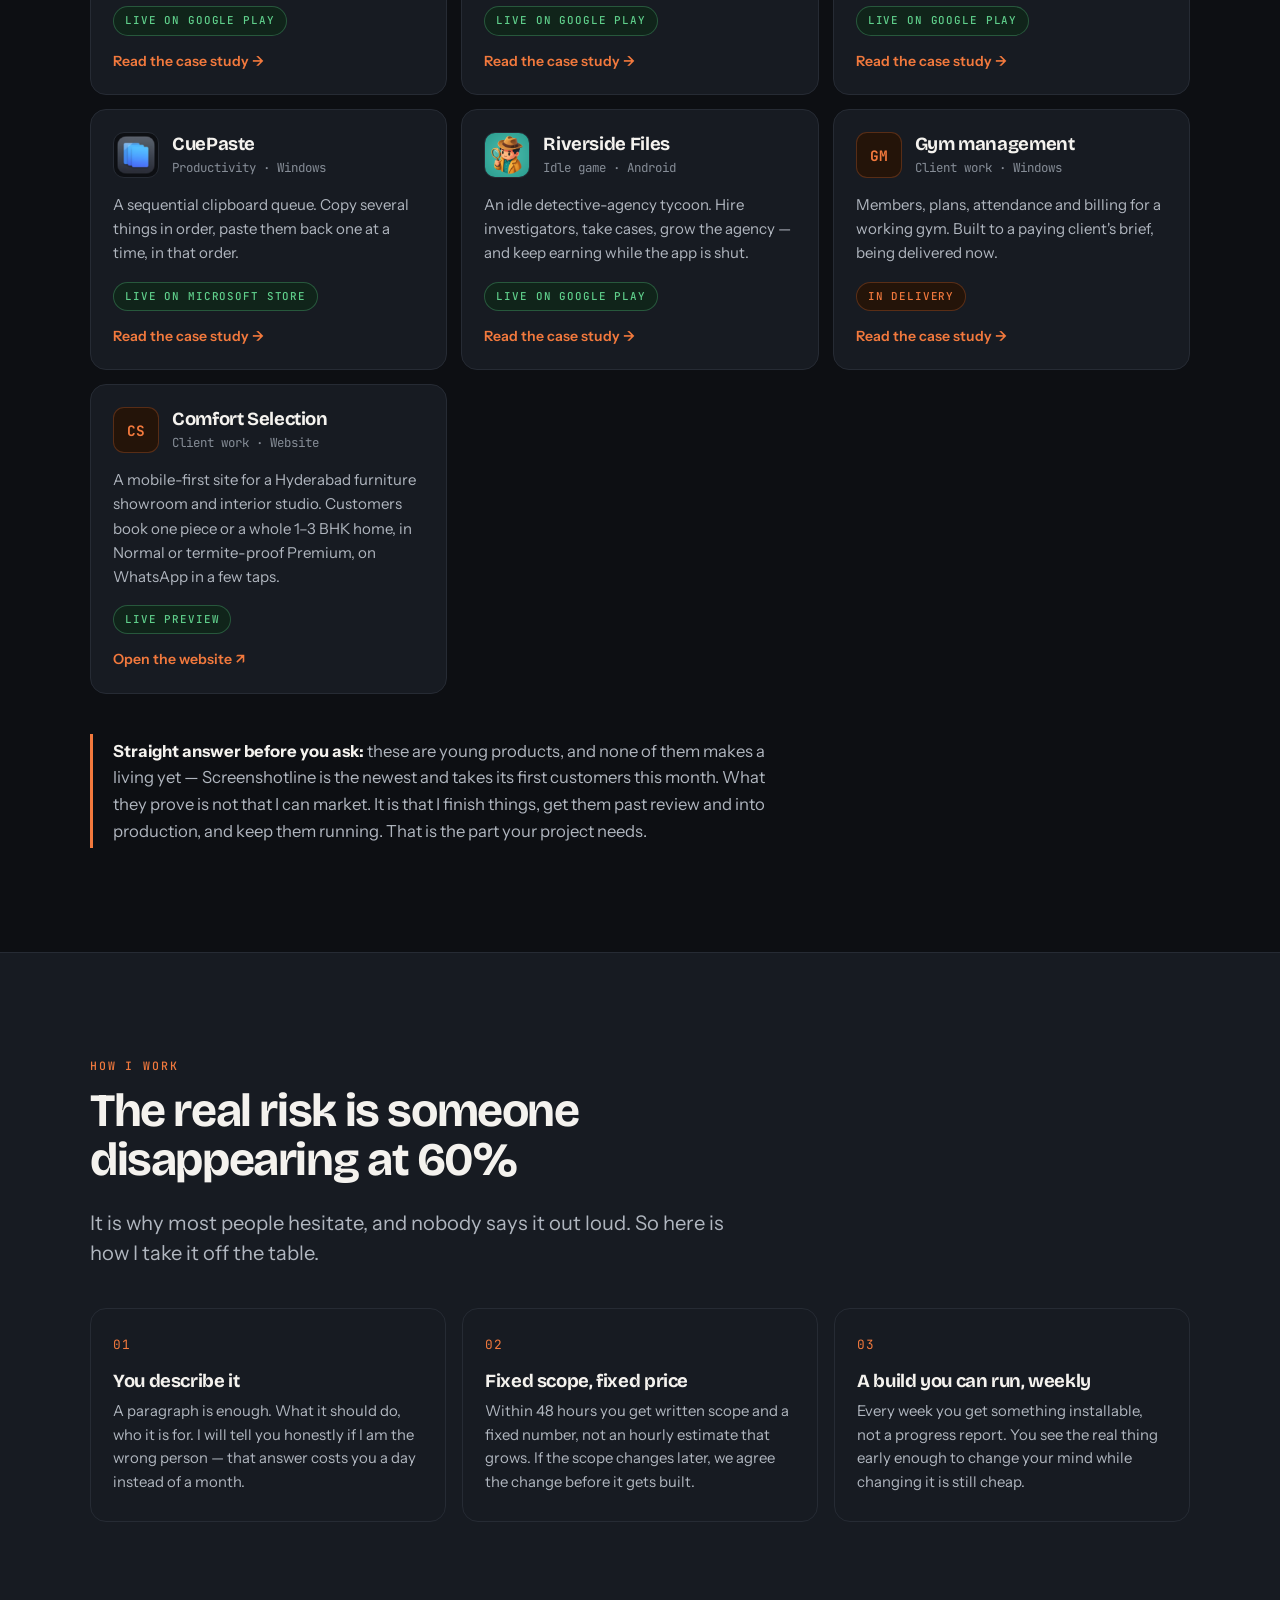
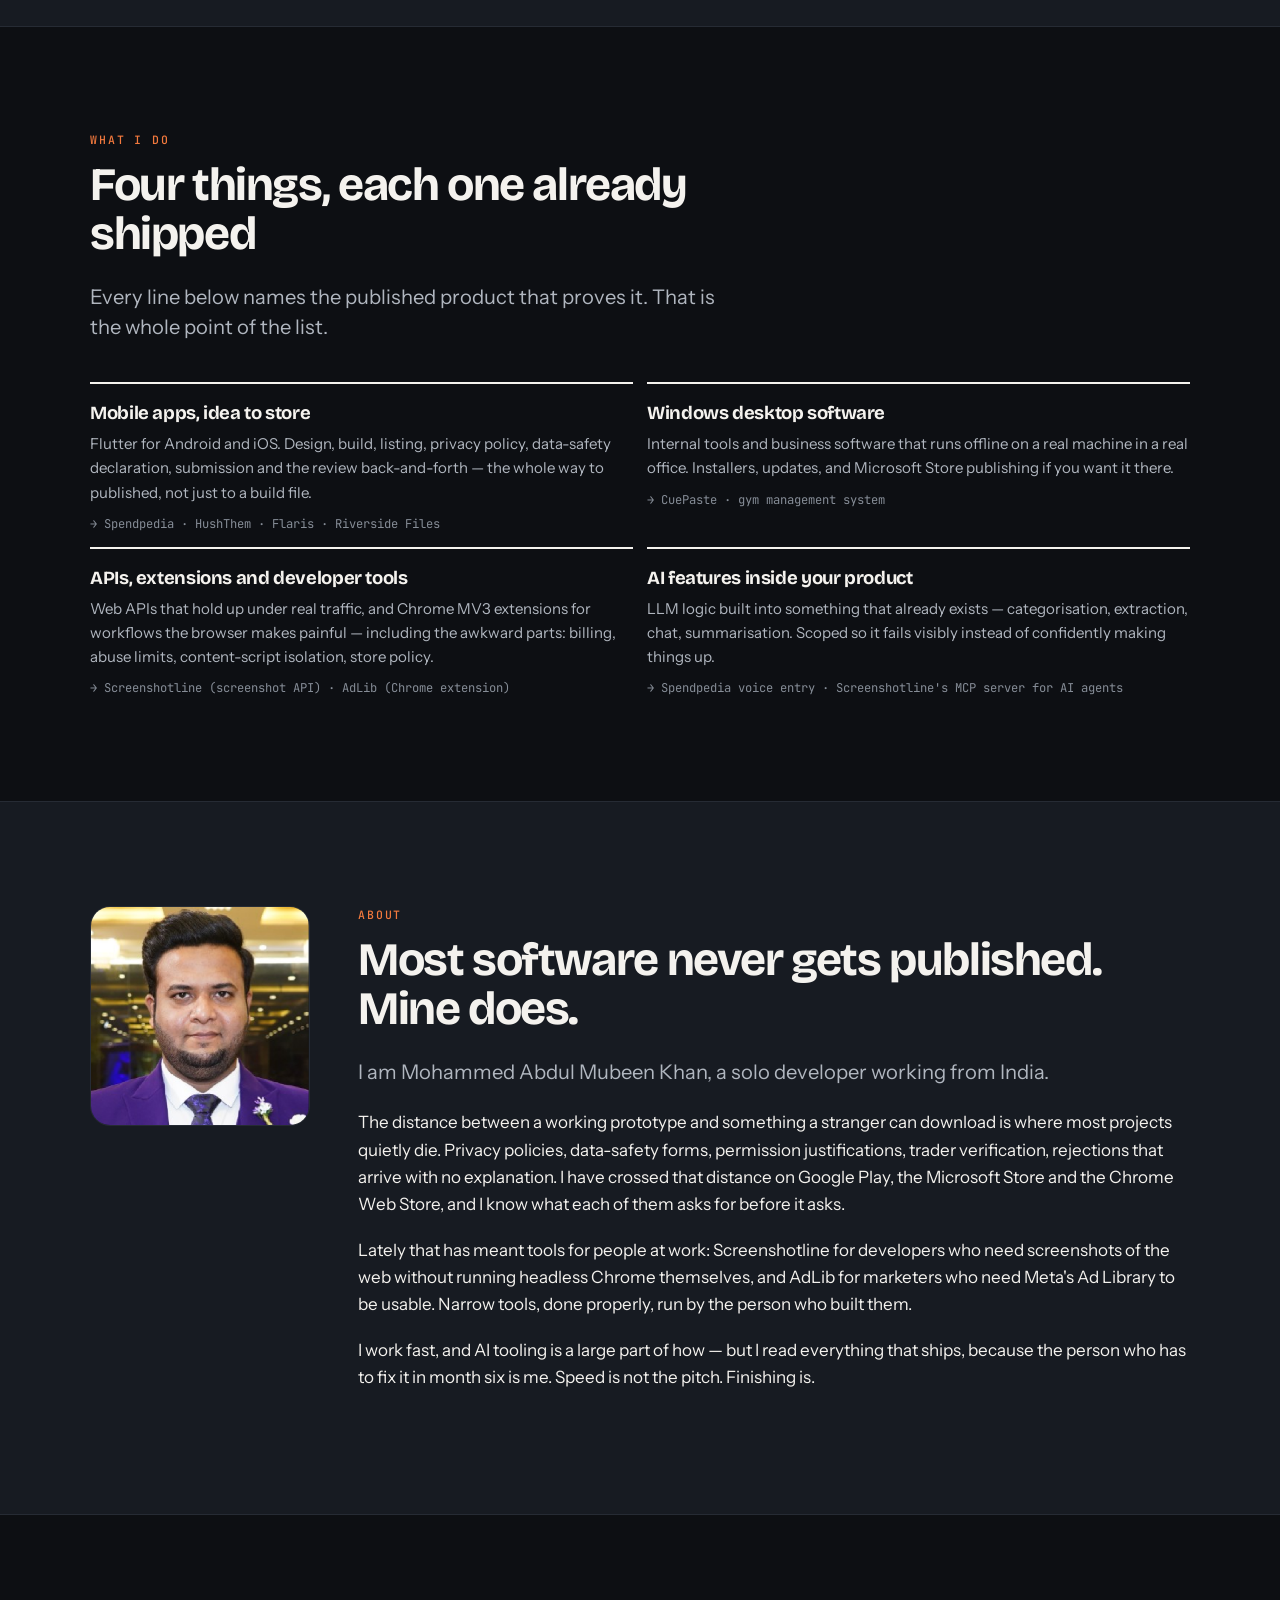
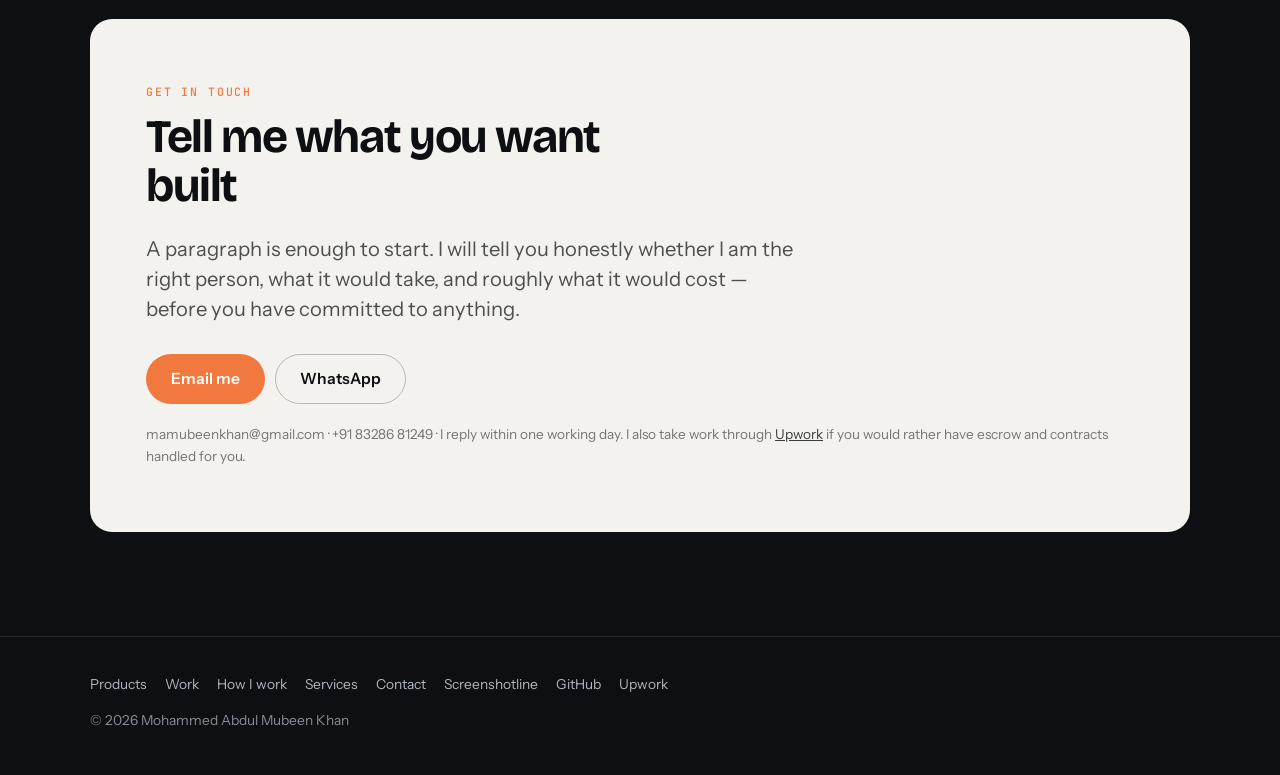
==== commit 0eb7210e: "Add Comfort Selection client website to the work grid Card opens the live site; counts updated to ni" ====
--- a/index.html
+++ b/index.html
@@ -76,7 +76,7 @@
         </div>
 
         <div class="badges">
-          <a class="badge" href="https://screenshotline.com" target="_blank" rel="noopener">screenshotline.com · live</a>
+          <a class="badge" href="https://screenshotline.com/?ref=portfolio" target="_blank" rel="noopener">screenshotline.com · live</a>
           <a class="badge" href="https://play.google.com/store/apps/details?id=com.spendpedia.app" target="_blank" rel="noopener">Google Play · 4 live</a>
           <a class="badge" href="https://apps.microsoft.com/detail/9p1tsjklw82w" target="_blank" rel="noopener">Microsoft Store · live</a>
           <span class="badge soon">Chrome Web Store · in review</span>
@@ -100,7 +100,7 @@
 
 <section class="numbers">
   <div class="wrap">
-    <div><span class="stat-n">8</span><span class="stat-l">products shipped</span></div>
+    <div><span class="stat-n">9</span><span class="stat-l">products shipped</span></div>
     <div><span class="stat-n">182/182</span><span class="stat-l">real sites Screenshotline must capture, captured</span></div>
     <div><span class="stat-n">878</span><span class="stat-l">automated tests on AdLib</span></div>
     <div><span class="stat-n">2,115</span><span class="stat-l">ads parsed where Meta showed 491</span></div>
@@ -183,8 +183,8 @@
       <p class="eyebrow">Also shipped</p>
       <h2>Things you can download right now</h2>
       <p class="lead">
-        Six more products: four live on Google Play, one on the Microsoft
-        Store, one for a paying client. Not prototypes or course projects —
+        Seven more products: four live on Google Play, one on the Microsoft
+        Store, two built for clients. Not prototypes or course projects —
         the store apps each went through real review, with the privacy
         policies, data declarations and rejections that come with it.
       </p>
@@ -280,6 +280,22 @@
         <div class="spacer"></div>
         <span class="pill">In delivery</span>
         <p class="more">Read the case study →</p>
+      </a>
+
+      <a class="card" href="https://comfort-selection-hyd.web.app/" target="_blank" rel="noopener">
+        <div class="card-top">
+          <div class="app-icon mono-tile" aria-hidden="true">CS</div>
+          <div>
+            <h3>Comfort Selection</h3>
+            <div class="meta">Client work · Website</div>
+          </div>
+        </div>
+        <p>A mobile-first site for a Hyderabad furniture showroom and interior
+           studio. Customers book one piece or a whole 1–3 BHK home, in Normal
+           or termite-proof Premium, on WhatsApp in a few taps.</p>
+        <div class="spacer"></div>
+        <span class="pill pill-live">Live preview</span>
+        <p class="more">Open the website ↗</p>
       </a>
 
     </div>
@@ -452,7 +468,7 @@
       <a href="#process">How I work</a>
       <a href="#services">Services</a>
       <a href="#contact">Contact</a>
-      <a href="https://screenshotline.com" target="_blank" rel="noopener">Screenshotline</a>
+      <a href="https://screenshotline.com/?ref=portfolio" target="_blank" rel="noopener">Screenshotline</a>
       <a href="https://github.com/MAMubeenKhan" target="_blank" rel="noopener">GitHub</a>
       <a href="https://www.upwork.com/freelancers/~01b1a4192e5a8aa284" target="_blank" rel="noopener">Upwork</a>
     </div>
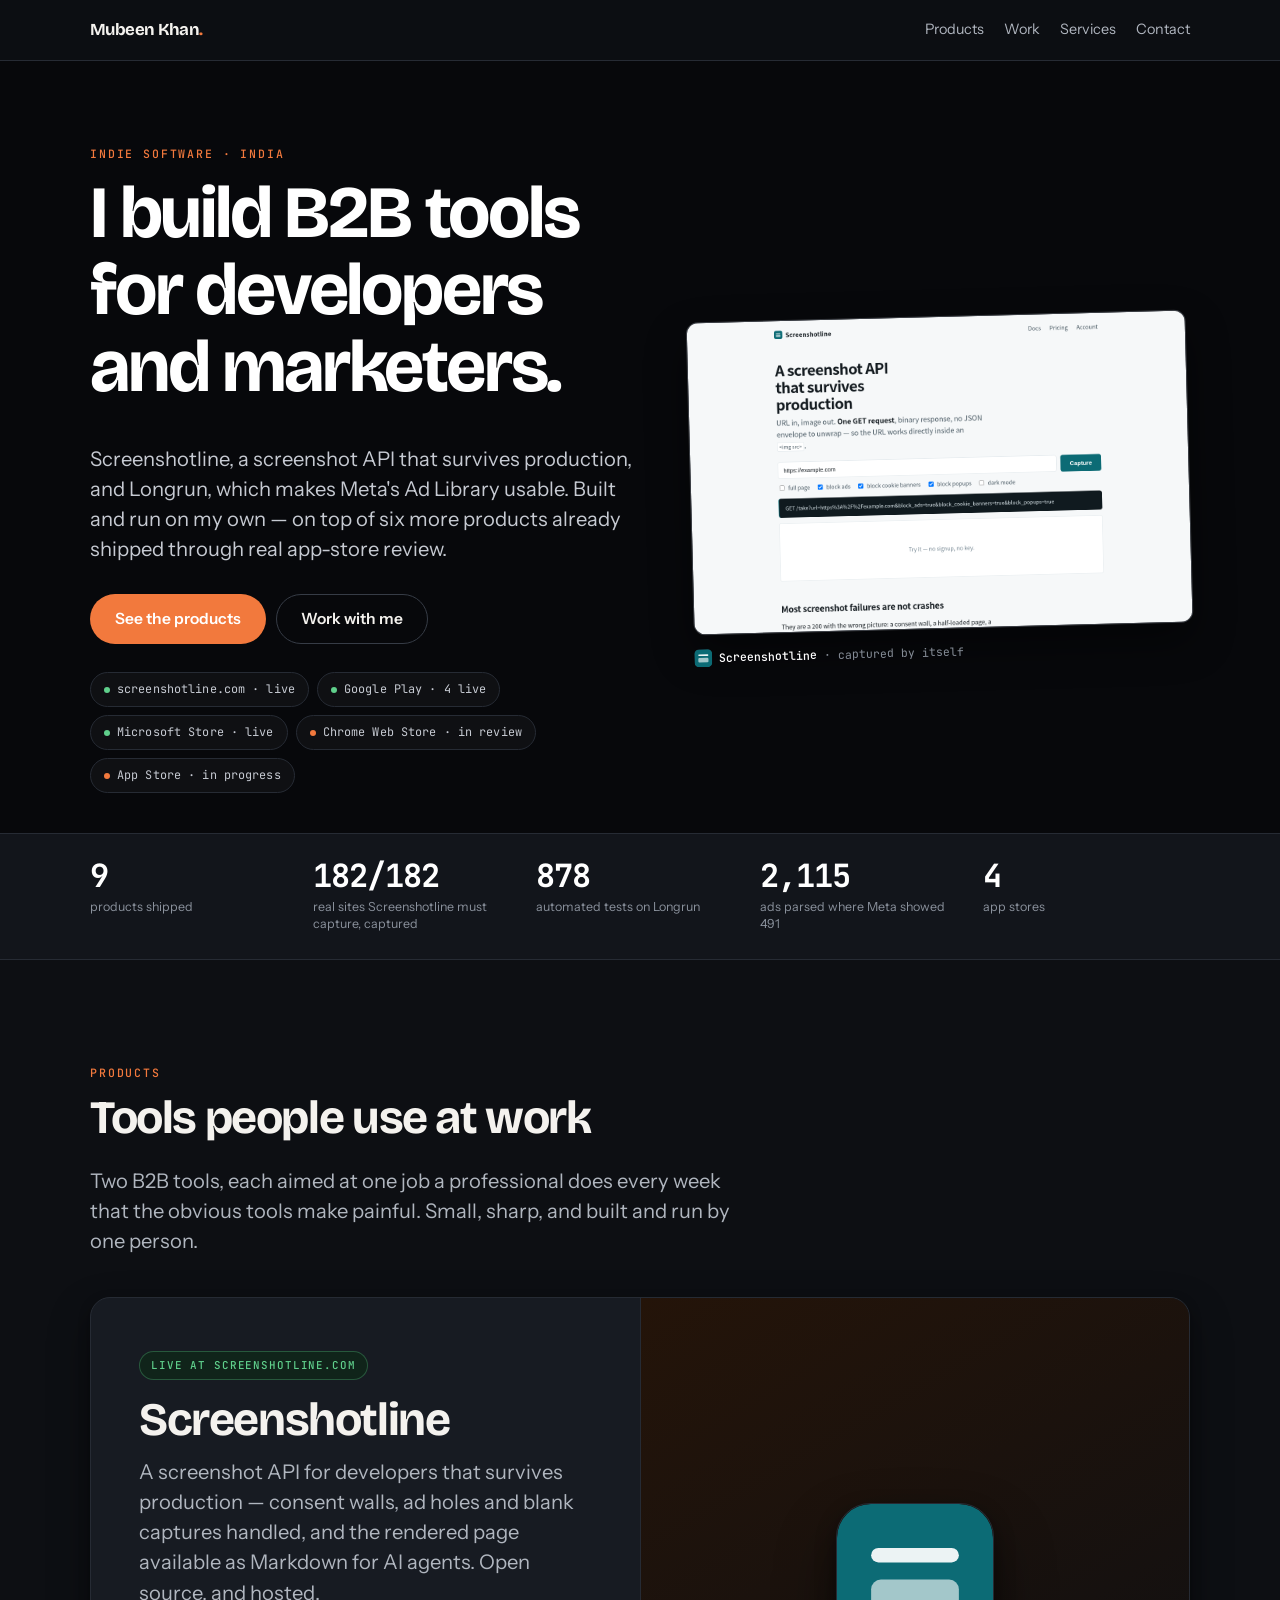
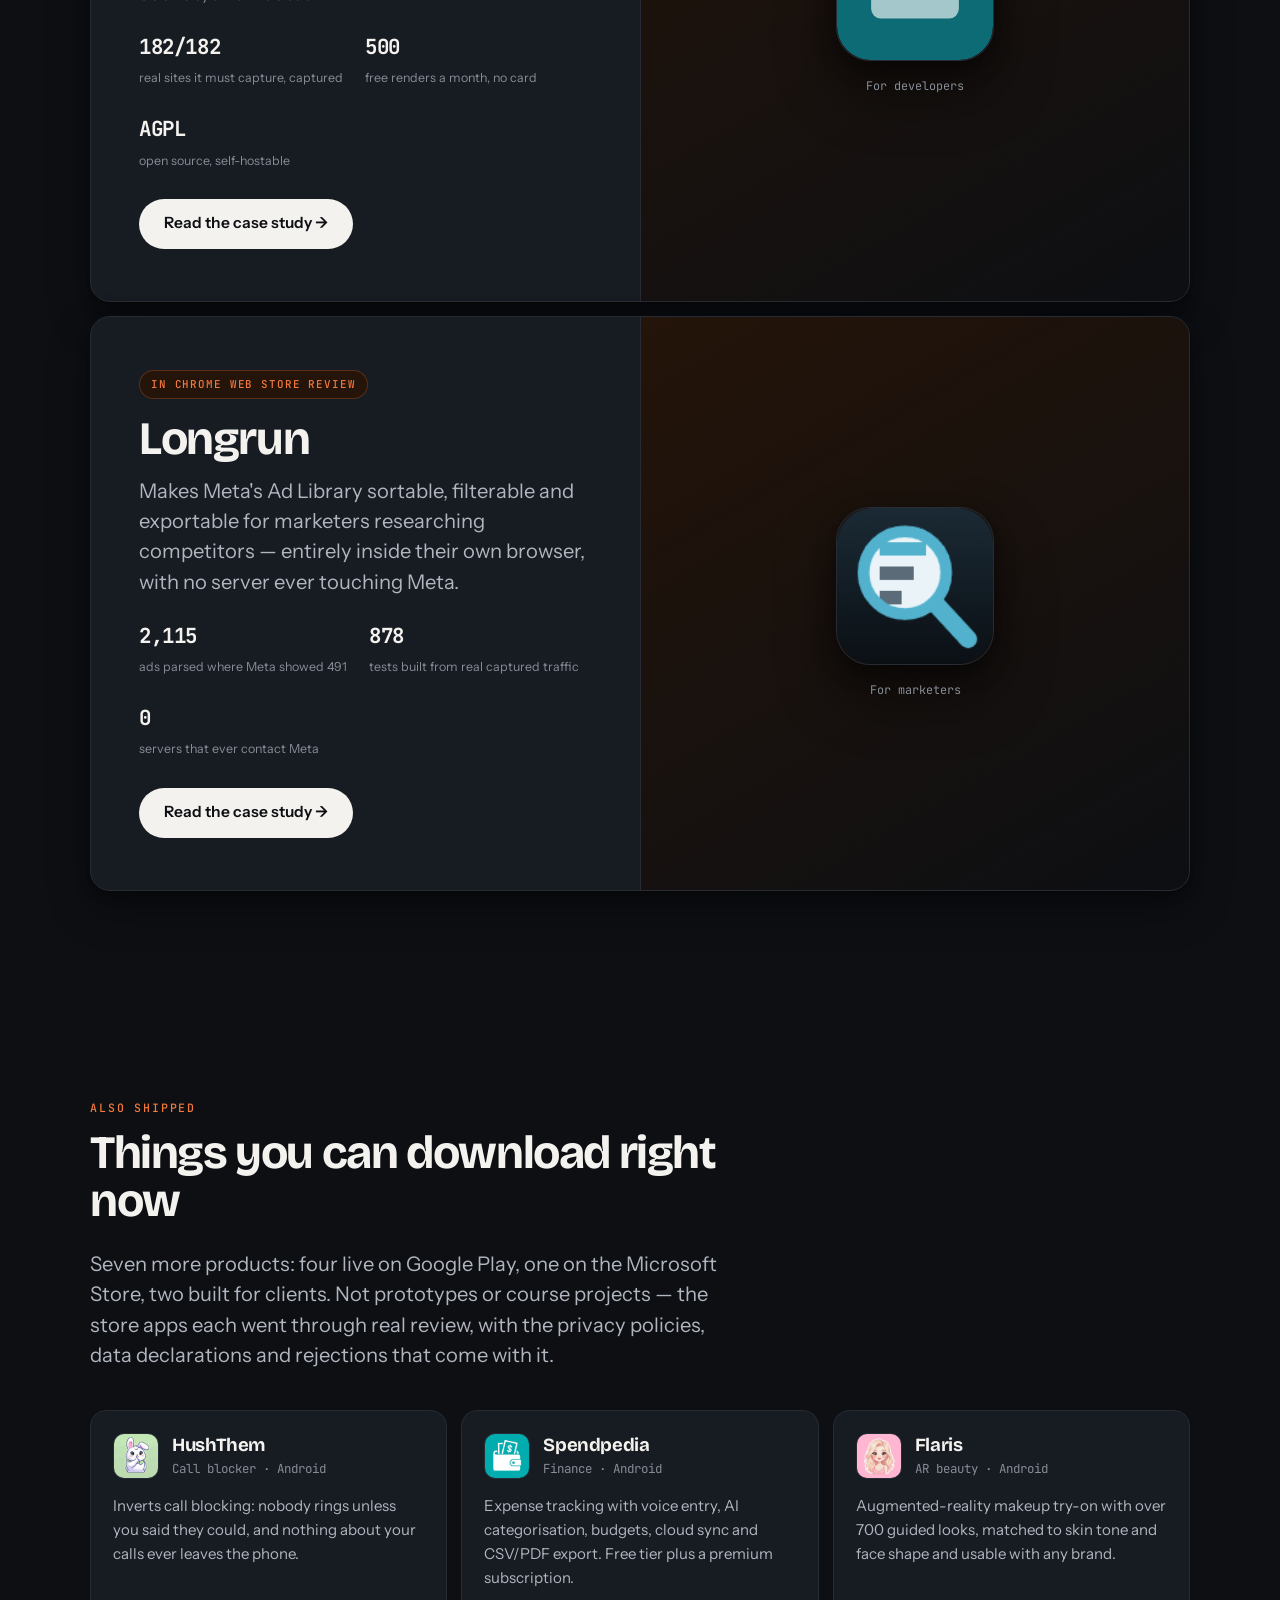
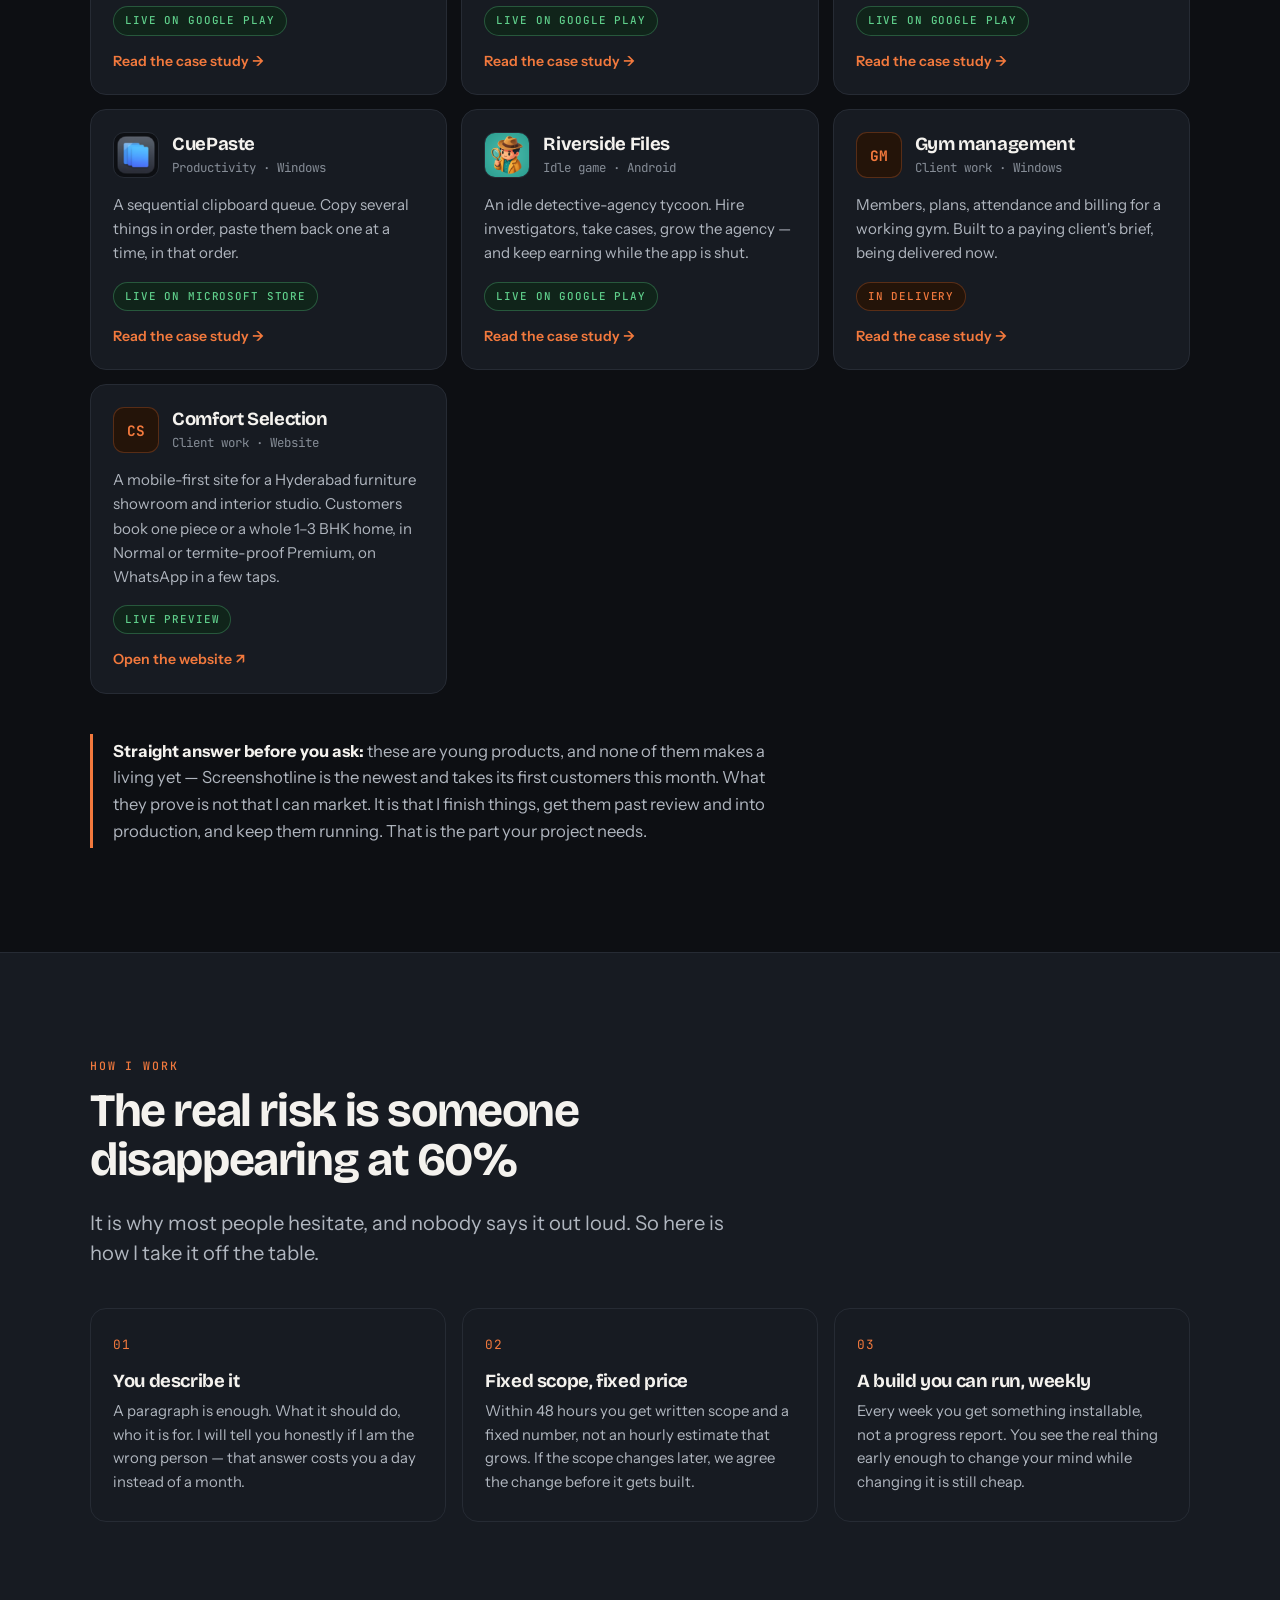
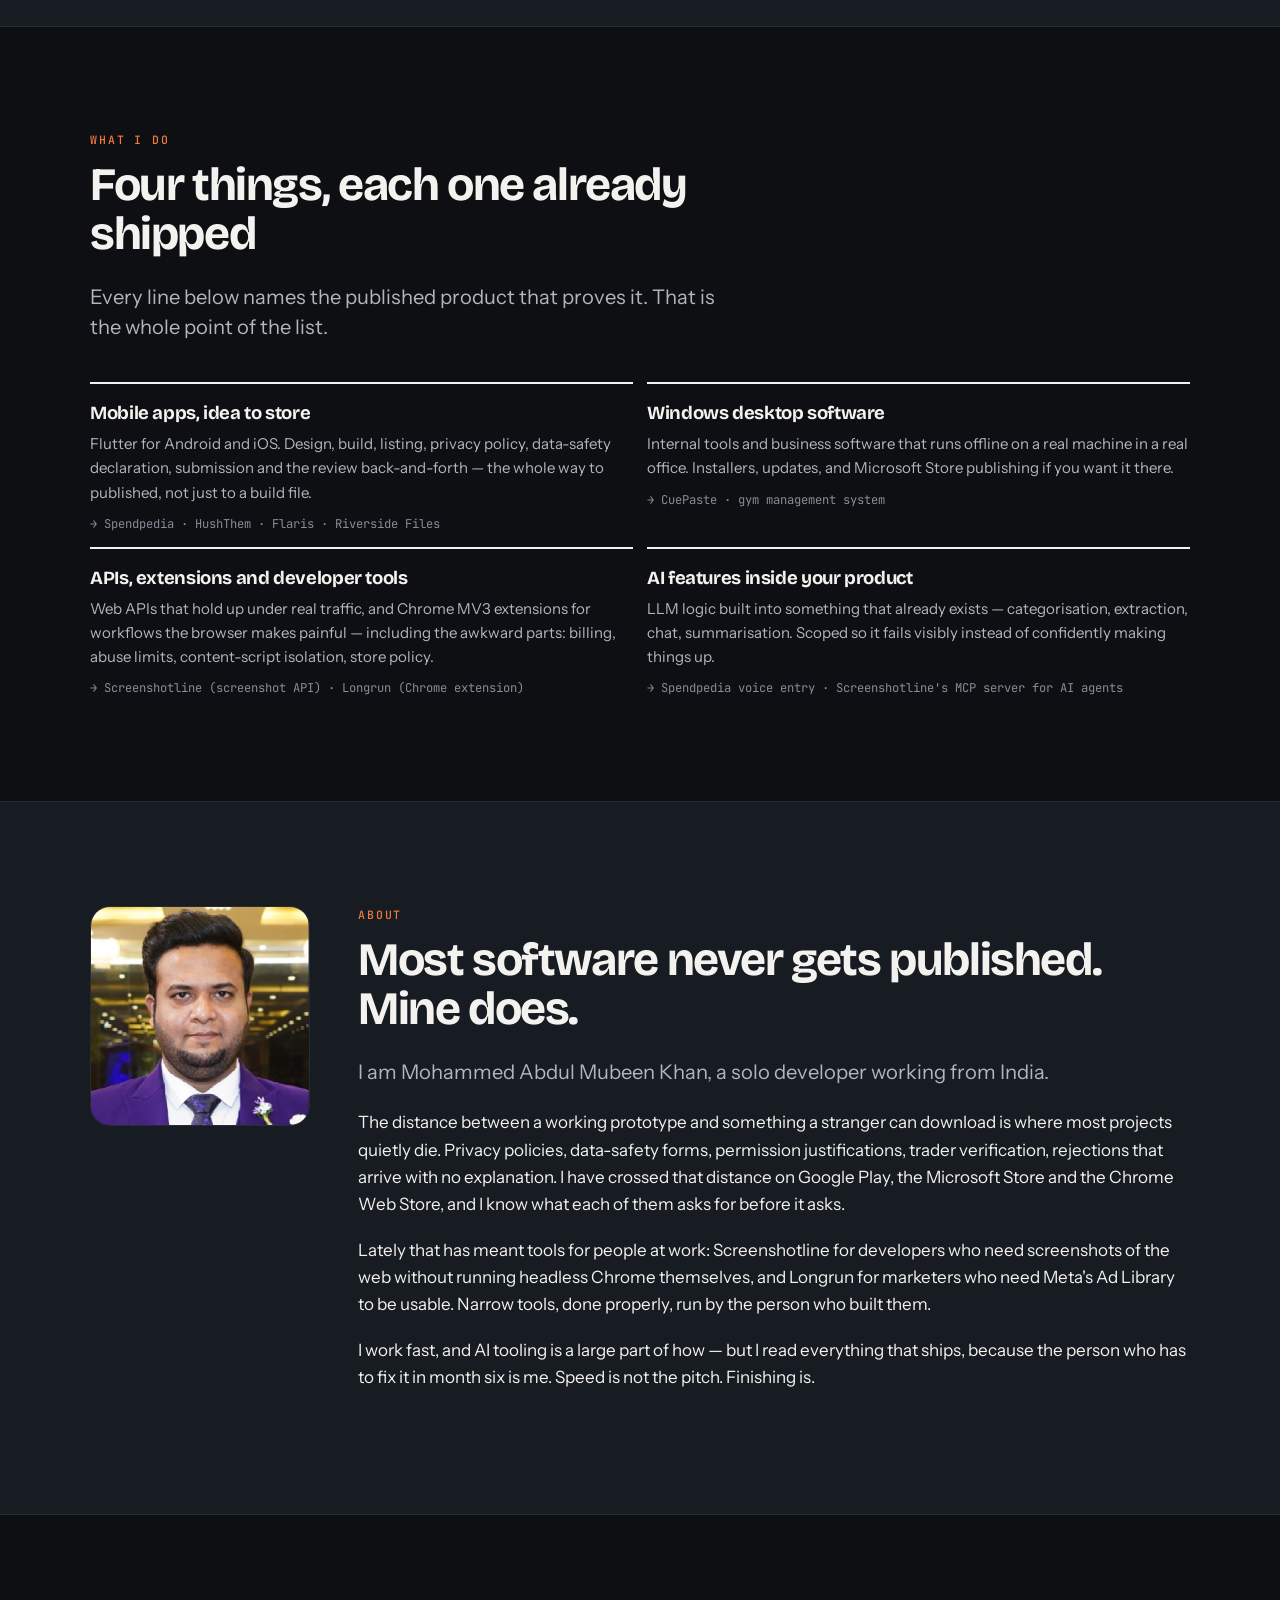
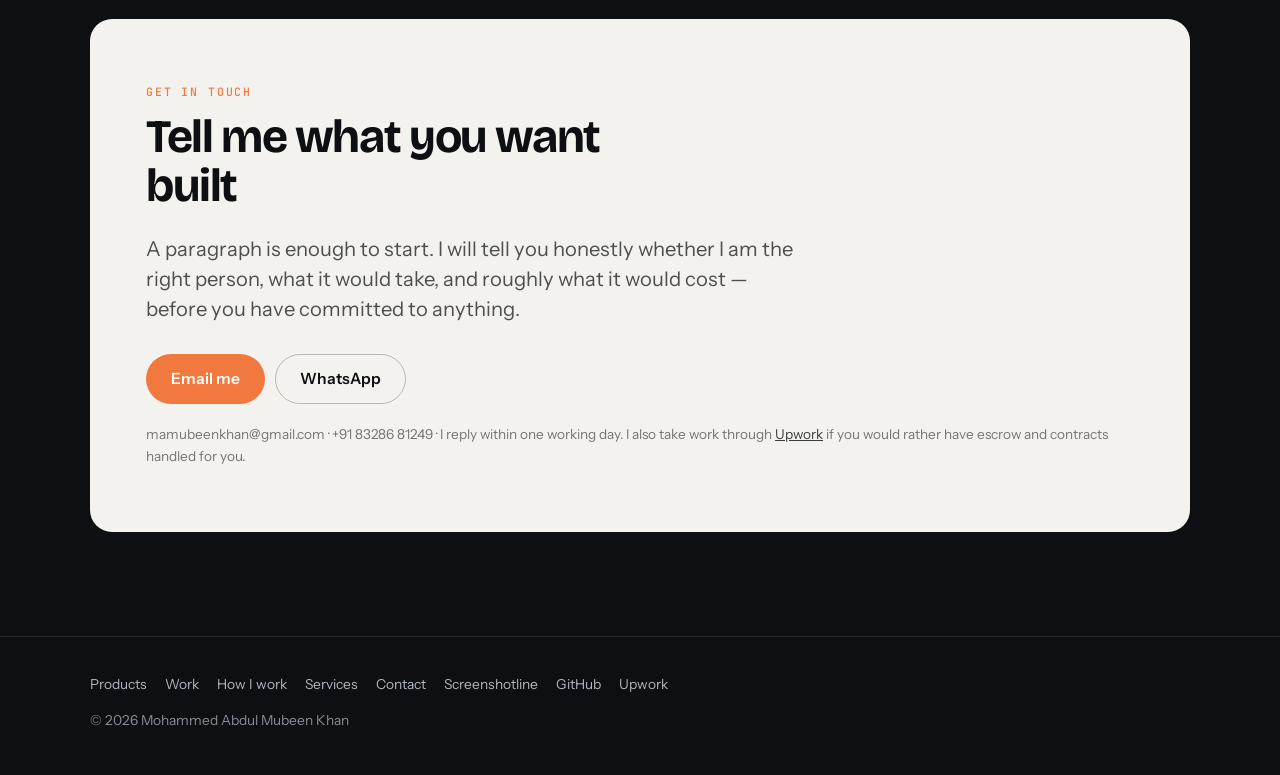
==== commit 1f8b8df9: "AdLib is Longrun Renamed to avoid AdLib Pro, an established extension in the same category. The case" ====
--- a/index.html
+++ b/index.html
@@ -4,13 +4,13 @@
 <meta charset="UTF-8">
 <meta name="viewport" content="width=device-width, initial-scale=1">
 <title>Mubeen Khan — B2B tools for developers and marketers</title>
-<meta name="description" content="Indie developer building B2B tools: Screenshotline, a screenshot API for developers, and AdLib, a Meta Ad Library extension for marketers — plus apps shipped to Google Play and the Microsoft Store, all built solo.">
+<meta name="description" content="Indie developer building B2B tools: Screenshotline, a screenshot API for developers, and Longrun, a Meta Ad Library extension for marketers — plus apps shipped to Google Play and the Microsoft Store, all built solo.">
 <meta name="author" content="Mohammed Abdul Mubeen Khan">
 <link rel="canonical" href="https://mamubeenkhan.github.io/Personal-Website/">
 
 <meta property="og:type" content="website">
 <meta property="og:title" content="Mubeen Khan — B2B tools for developers and marketers">
-<meta property="og:description" content="Screenshotline for developers, AdLib for marketers — and six more products shipped to real app stores. Built and run solo.">
+<meta property="og:description" content="Screenshotline for developers, Longrun for marketers — and six more products shipped to real app stores. Built and run solo.">
 <meta property="og:image" content="images/apps/spendpedia-icon.png">
 <meta name="twitter:card" content="summary">
 
@@ -65,7 +65,7 @@
         <p class="eyebrow">Indie software · India</p>
         <h1>I build B2B tools for developers and marketers.</h1>
         <p class="lead">
-          Screenshotline, a screenshot API that survives production, and AdLib,
+          Screenshotline, a screenshot API that survives production, and Longrun,
           which makes Meta's Ad Library usable. Built and run on my own — on top
           of six more products already shipped through real app-store review.
         </p>
@@ -102,7 +102,7 @@
   <div class="wrap">
     <div><span class="stat-n">9</span><span class="stat-l">products shipped</span></div>
     <div><span class="stat-n">182/182</span><span class="stat-l">real sites Screenshotline must capture, captured</span></div>
-    <div><span class="stat-n">878</span><span class="stat-l">automated tests on AdLib</span></div>
+    <div><span class="stat-n">878</span><span class="stat-l">automated tests on Longrun</span></div>
     <div><span class="stat-n">2,115</span><span class="stat-l">ads parsed where Meta showed 491</span></div>
     <div><span class="stat-n">4</span><span class="stat-l">app stores</span></div>
   </div>
@@ -149,10 +149,10 @@
       </div>
     </a>
 
-    <a class="featured reveal" href="work/adlib.html" style="text-decoration:none;margin-top:14px">
+    <a class="featured reveal" href="work/longrun.html" style="text-decoration:none;margin-top:14px">
       <div class="featured-body">
         <span class="pill">In Chrome Web Store review</span>
-        <h2 style="margin:16px 0 12px">AdLib</h2>
+        <h2 style="margin:16px 0 12px">Longrun</h2>
         <p class="lead" style="margin-bottom:0">
           Makes Meta's Ad Library sortable, filterable and exportable for
           marketers researching competitors — entirely inside their own
@@ -169,7 +169,7 @@
       </div>
       <div class="featured-art">
         <figure>
-          <img class="big-icon" src="images/apps/adlib-icon.png" alt="AdLib icon" loading="lazy">
+          <img class="big-icon" src="images/apps/adlib-icon.png" alt="Longrun icon" loading="lazy">
           <figcaption>For marketers</figcaption>
         </figure>
       </div>
@@ -385,7 +385,7 @@
         <p>Web APIs that hold up under real traffic, and Chrome MV3 extensions
            for workflows the browser makes painful — including the awkward
            parts: billing, abuse limits, content-script isolation, store policy.</p>
-        <p class="proof-line">→ Screenshotline (screenshot API) · AdLib (Chrome extension)</p>
+        <p class="proof-line">→ Screenshotline (screenshot API) · Longrun (Chrome extension)</p>
       </div>
 
       <div class="service">
@@ -420,7 +420,7 @@
         <p>
           Lately that has meant tools for people at work: Screenshotline for
           developers who need screenshots of the web without running headless
-          Chrome themselves, and AdLib for marketers who need Meta's Ad Library
+          Chrome themselves, and Longrun for marketers who need Meta's Ad Library
           to be usable. Narrow tools, done properly, run by the person who
           built them.
         </p>
